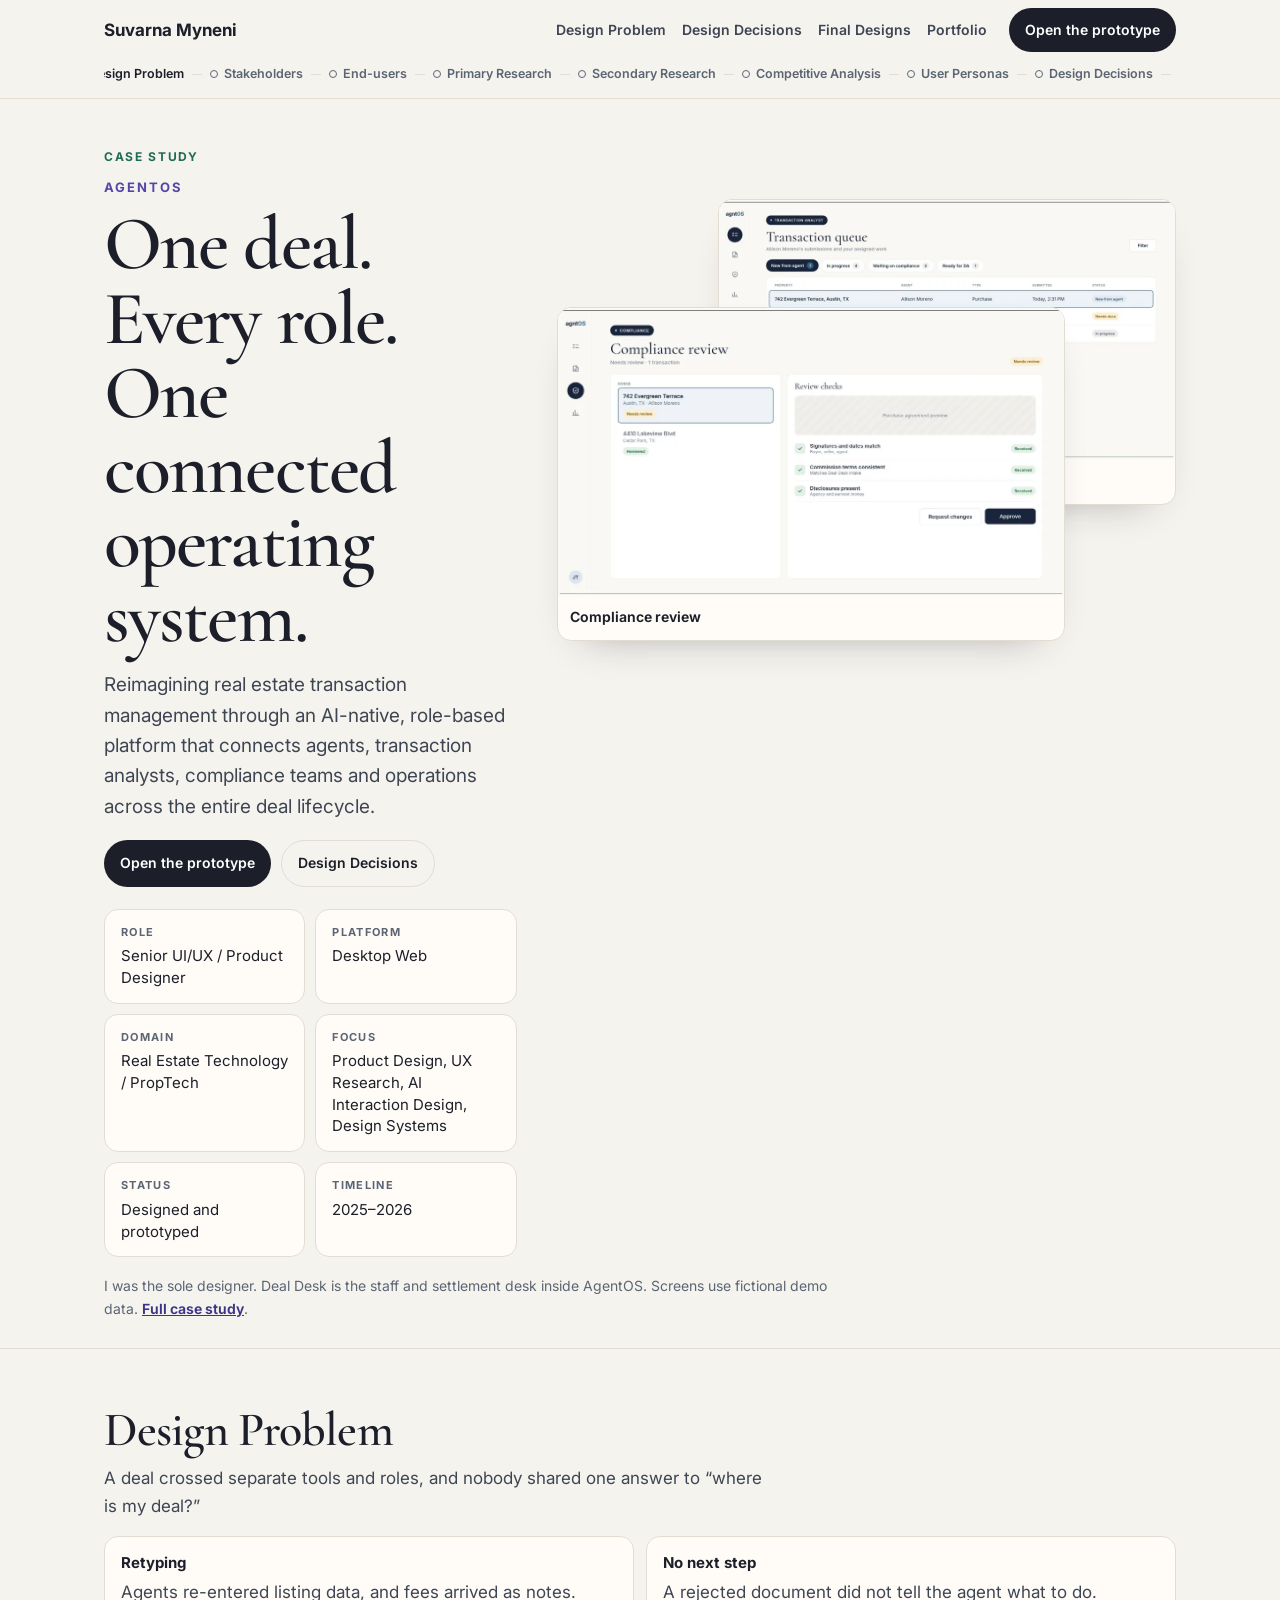
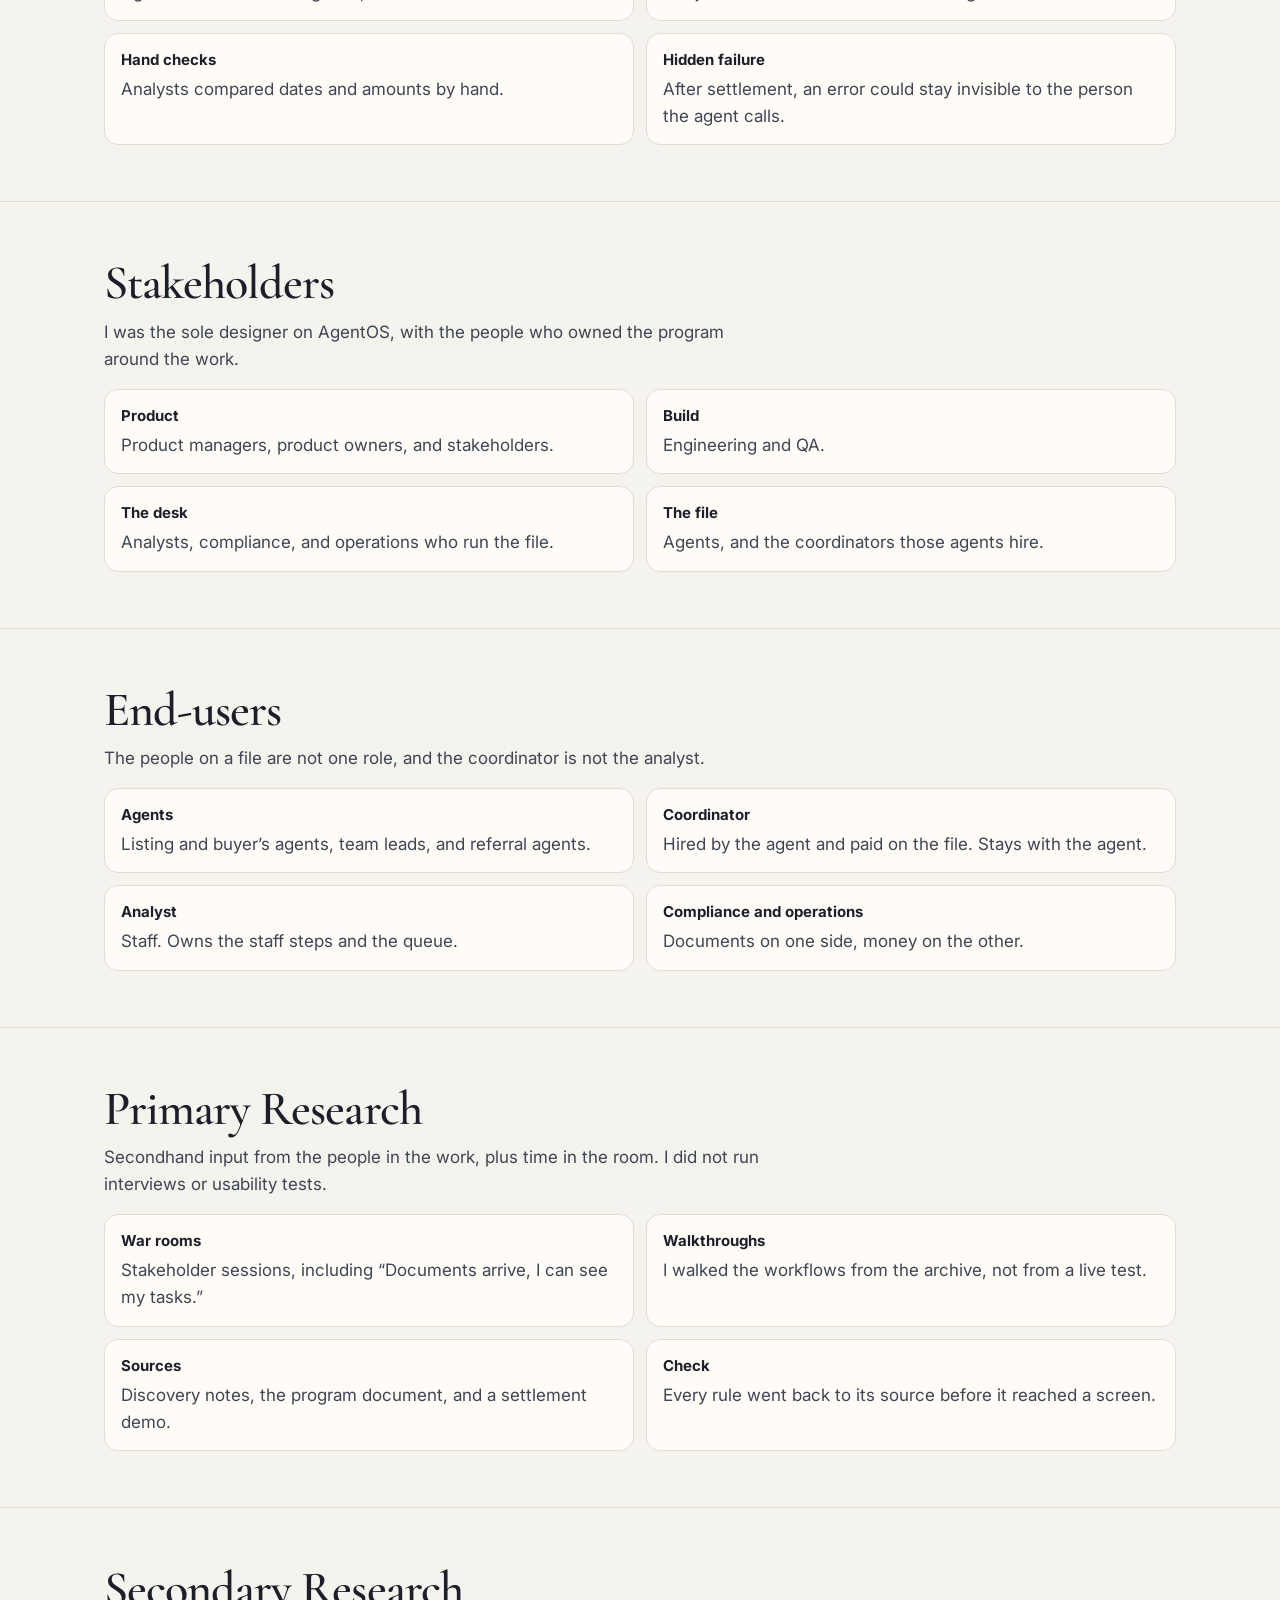
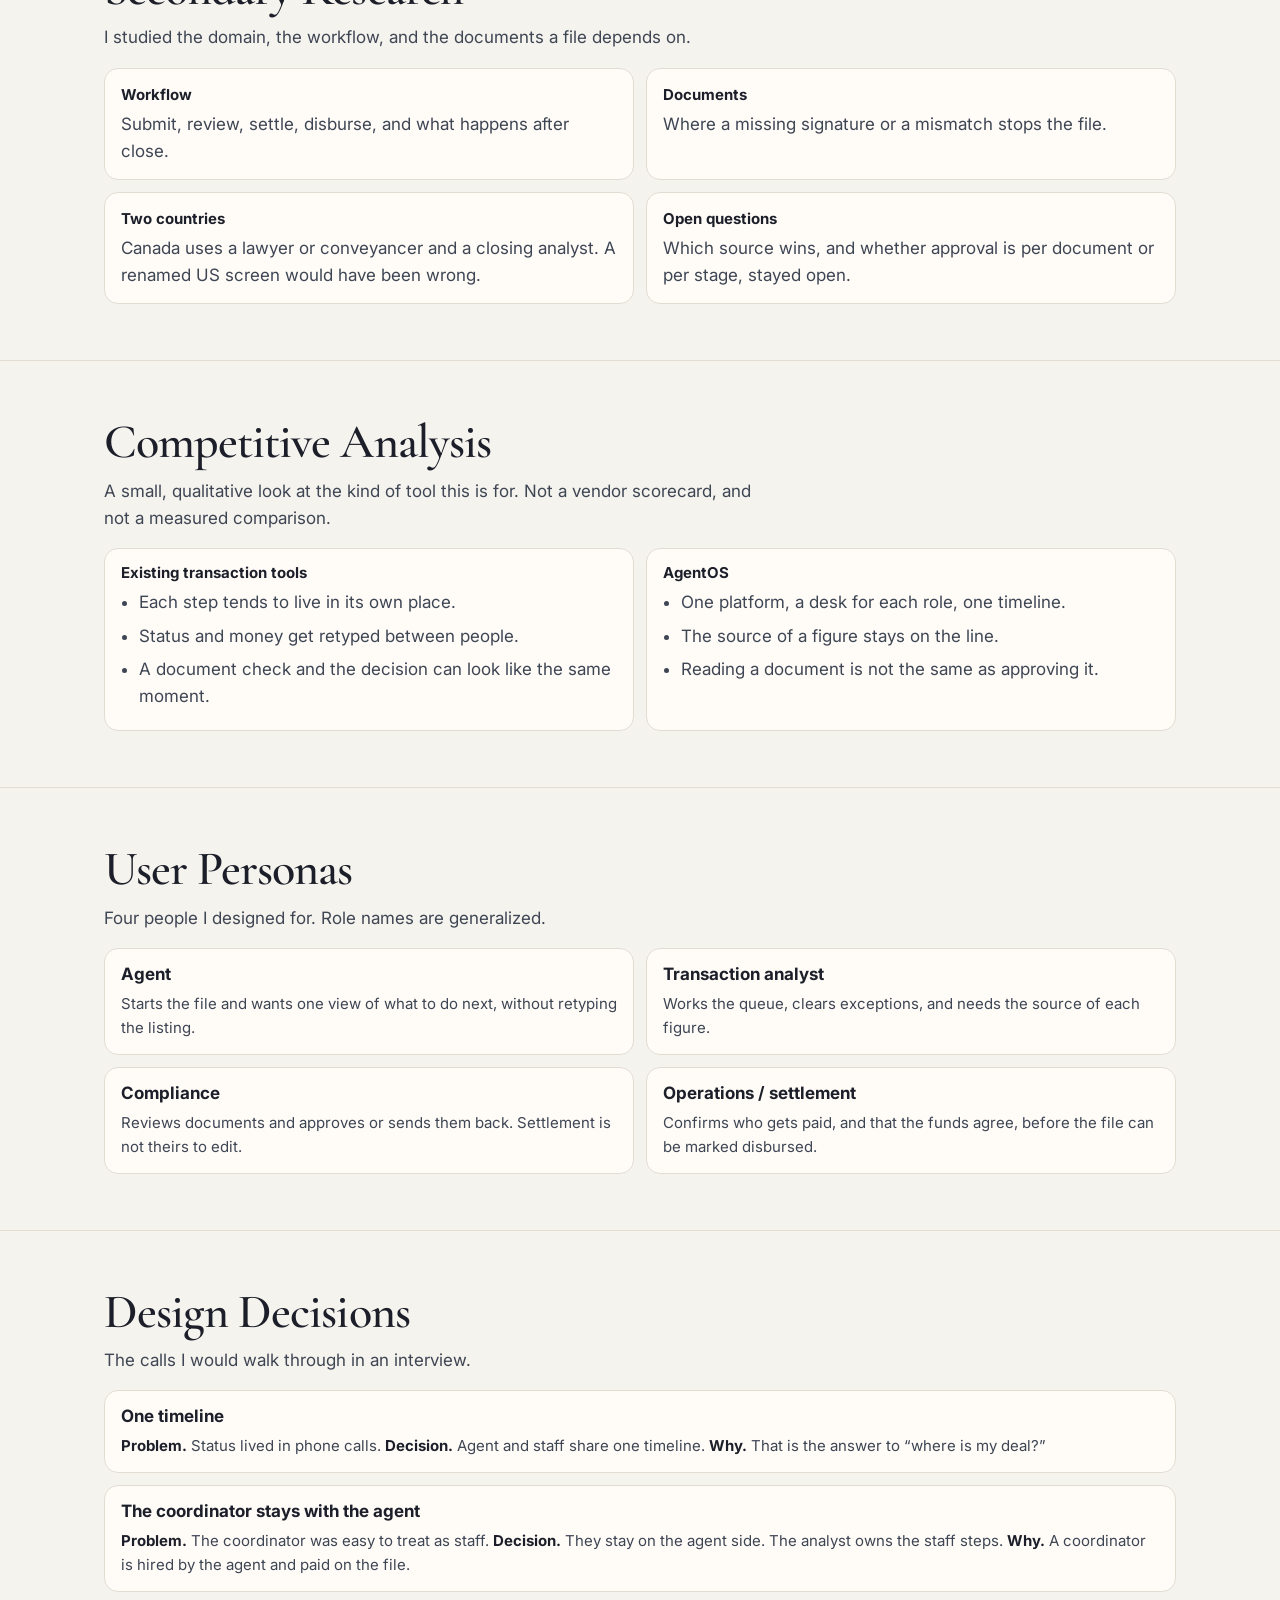
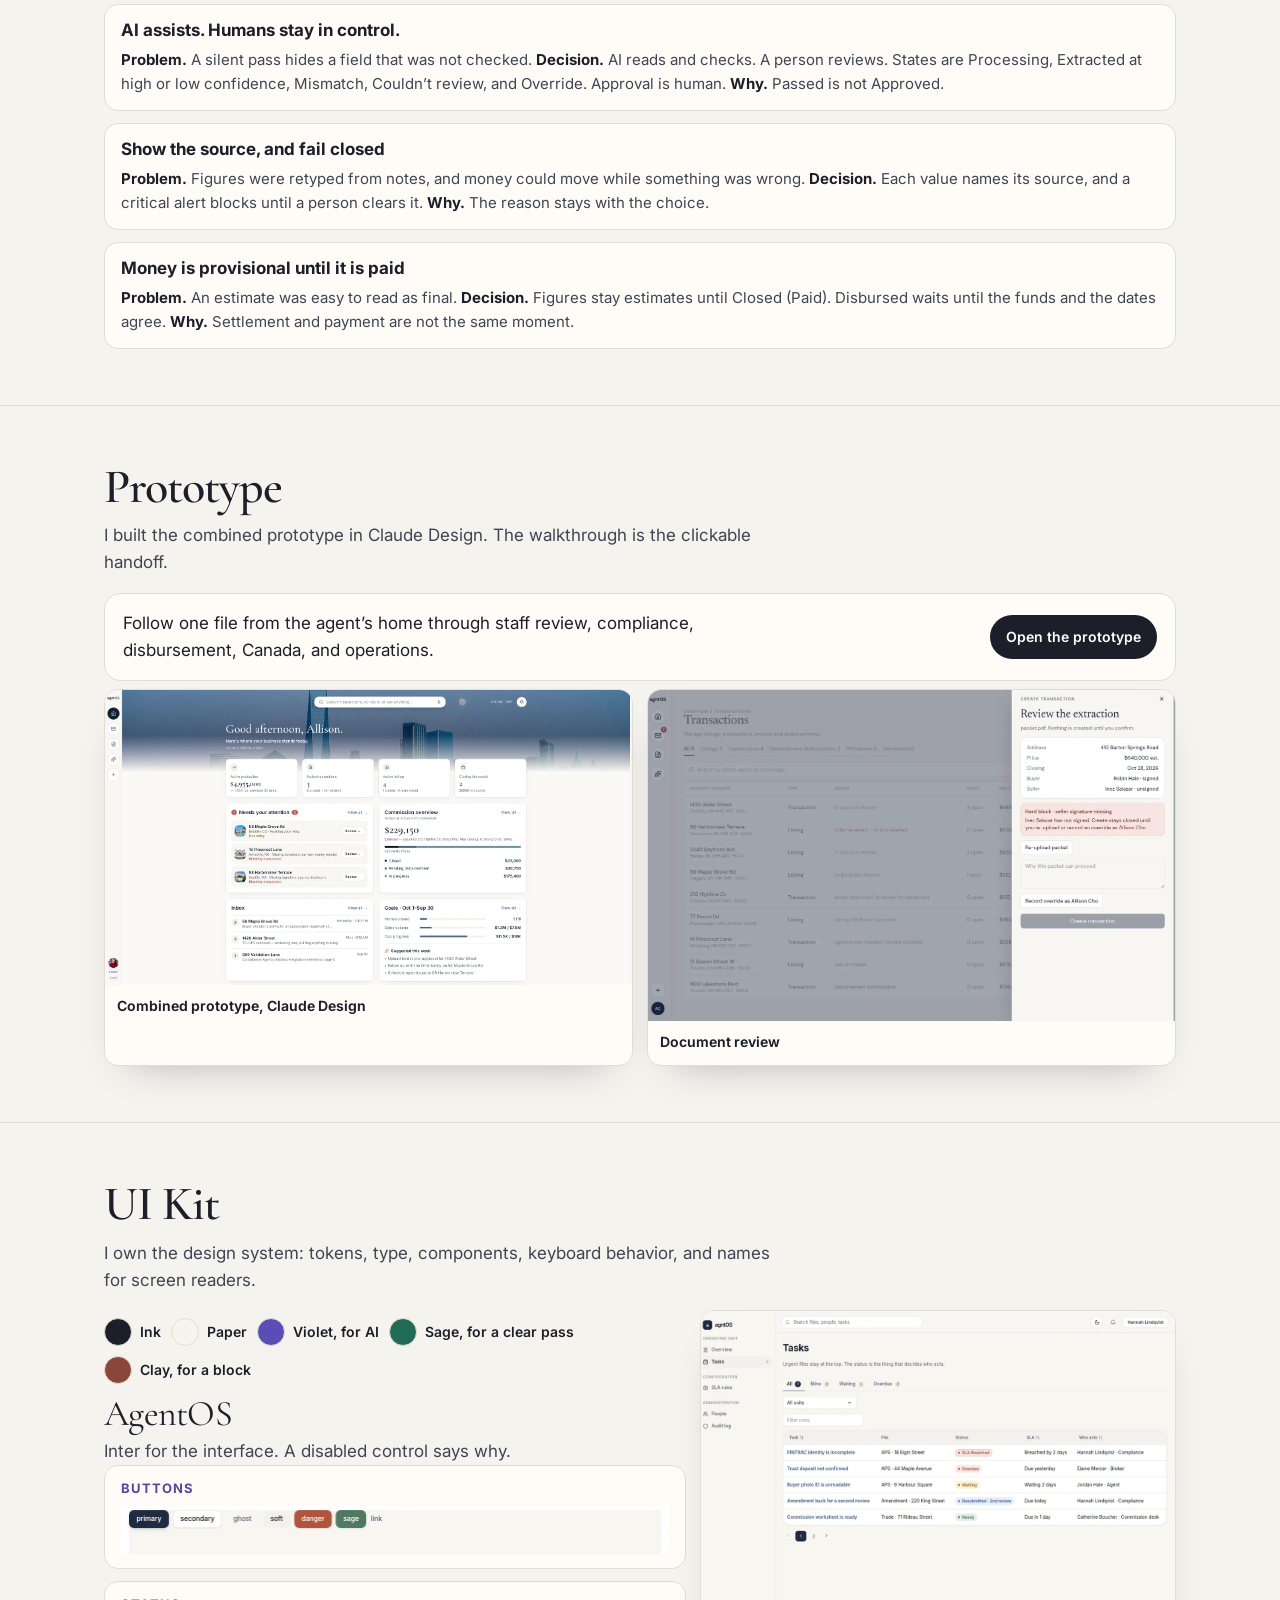
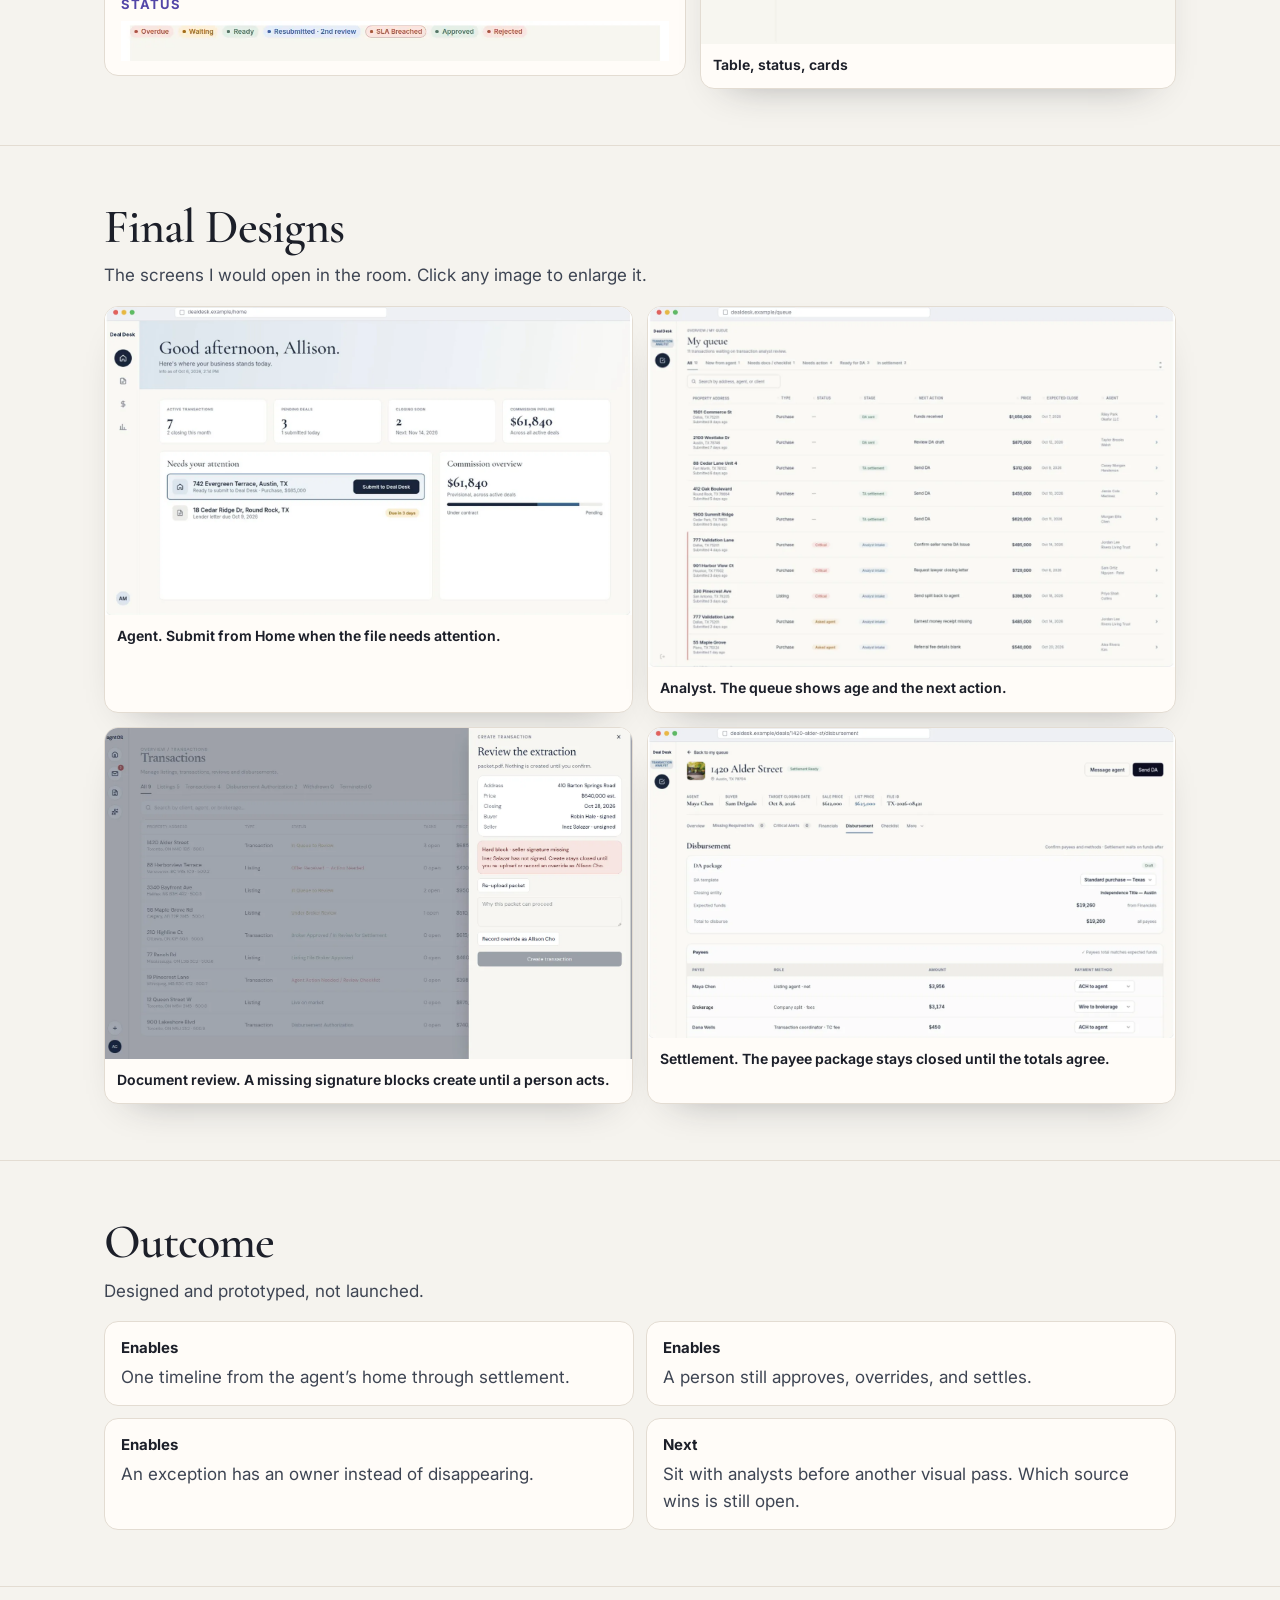
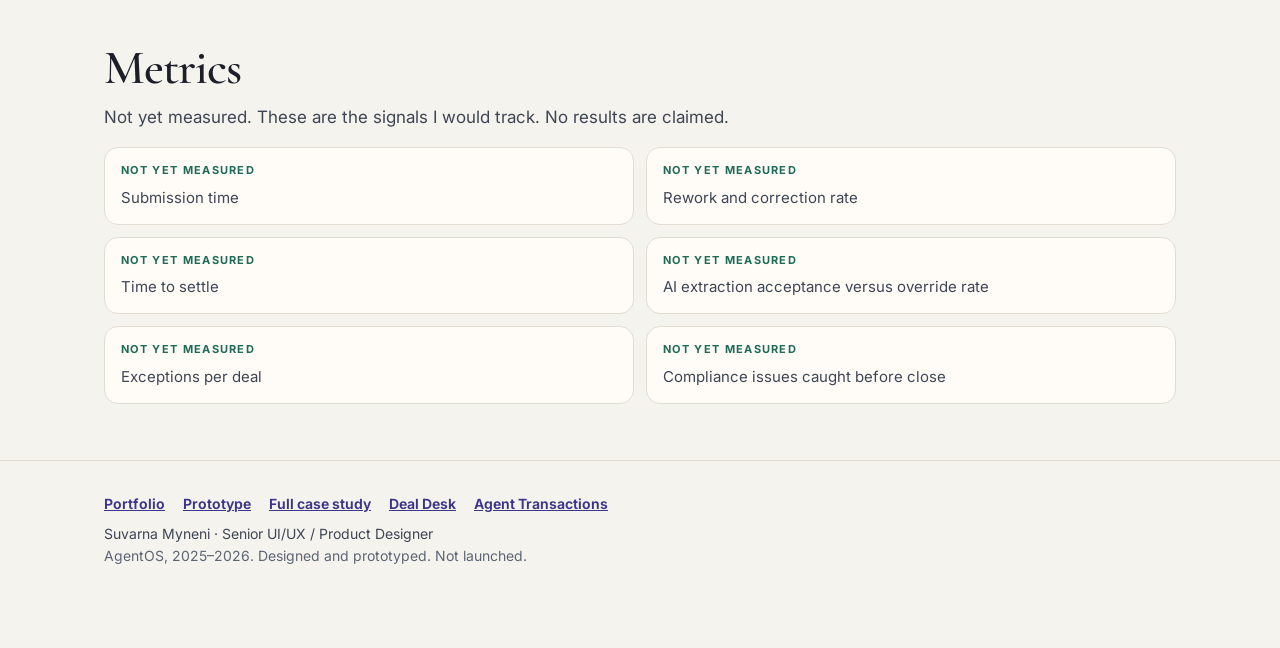
==== agentos/index.html @ 79055e3f "Add a lean AgentOS interview page alongside the case study. Keep the existing case study and publish" ====
<!doctype html>
<html lang="en">
<head>
<meta charset="utf-8">
<meta name="viewport" content="width=device-width,initial-scale=1">
<title>AgentOS — One deal. Every role. One connected operating system. · Suvarna Myneni</title>
<meta name="description" content="Interview case study by Suvarna Myneni: AgentOS, an AI-native platform for real estate transactions. Designed and prototyped, 2025–2026. Not launched.">
<link rel="canonical" href="https://suvarnamyneni-project.github.io/agntos-case-study/agentos/">
<link rel="preconnect" href="https://fonts.googleapis.com">
<link rel="preconnect" href="https://fonts.gstatic.com" crossorigin>
<link href="https://fonts.googleapis.com/css2?family=Cormorant+Garamond:ital,wght@0,500;0,600;1,500&family=Inter:wght@400;500;600;700&display=swap" rel="stylesheet">
<link rel="stylesheet" href="style.css">
</head>
<body>
<a class="skip" href="#main">Skip to content</a>
<div class="sticky-head">
<nav class="top" aria-label="Case study">
  <div class="wrap">
    <a class="brand" href="https://suvarnamyneni-project.github.io">Suvarna Myneni</a>
    <div class="links">
      <a href="#design-problem">Design Problem</a>
      <a href="#design-decisions">Design Decisions</a>
      <a href="#final-designs">Final Designs</a>
      <a href="https://suvarnamyneni-project.github.io">Portfolio</a>
    </div>
    <a class="btn" href="../walkthrough.html">Open the prototype</a>
  </div>
</nav>
<nav class="rail" id="rail" aria-label="On this page">
  <ol>
    <li><a href="#design-problem"><i class="dot" aria-hidden="true"></i>Design Problem</a></li>
    <li><a href="#stakeholders"><i class="dot" aria-hidden="true"></i>Stakeholders</a></li>
    <li><a href="#end-users"><i class="dot" aria-hidden="true"></i>End-users</a></li>
    <li><a href="#primary-research"><i class="dot" aria-hidden="true"></i>Primary Research</a></li>
    <li><a href="#secondary-research"><i class="dot" aria-hidden="true"></i>Secondary Research</a></li>
    <li><a href="#competitive-analysis"><i class="dot" aria-hidden="true"></i>Competitive Analysis</a></li>
    <li><a href="#user-personas"><i class="dot" aria-hidden="true"></i>User Personas</a></li>
    <li><a href="#design-decisions"><i class="dot" aria-hidden="true"></i>Design Decisions</a></li>
    <li><a href="#prototype"><i class="dot" aria-hidden="true"></i>Prototype</a></li>
    <li><a href="#ui-kit"><i class="dot" aria-hidden="true"></i>UI Kit</a></li>
    <li><a href="#final-designs"><i class="dot" aria-hidden="true"></i>Final Designs</a></li>
    <li><a href="#outcome"><i class="dot" aria-hidden="true"></i>Outcome</a></li>
    <li><a href="#metrics"><i class="dot" aria-hidden="true"></i>Metrics</a></li>
  </ol>
</nav>
</div>

<header class="hero" id="top">
  <div class="wrap">
    <div class="hero-grid">
      <div class="hero-copy">
        <p class="section-label">Case study</p>
        <p class="project-name">AgentOS</p>
        <h1>One deal. Every role. One connected operating system.</h1>
        <p class="lead">Reimagining real estate transaction management through an AI-native, role-based platform that connects agents, transaction analysts, compliance teams and operations across the entire deal lifecycle.</p>
        <p class="hero-actions"><a class="btn" href="../walkthrough.html">Open the prototype</a> <a class="btn ghost" href="#design-decisions">Design Decisions</a></p>
      </div>
      <div class="composition" aria-label="Screens from the AgentOS prototype">
        <figure class="frame back">
          <button type="button" class="shot" data-zoom data-caption="Transaction analyst queue. New work from agents sits at the top.">
            <img src="../img/framed/13-ta-queue-new-from-agent.webp" alt="Transaction analyst queue. New work from agents sits at the top." width="1032" height="586">
          </button>
          <figcaption><a href="../walkthrough.html#13">Analyst queue</a></figcaption>
        </figure>
        <figure class="frame front">
          <button type="button" class="shot" data-zoom data-caption="Compliance review. Approve sends the file on. Request changes sends it back, with a reason.">
            <img src="../img/framed/20-compliance-approve.webp" alt="Compliance review. A document waits for a person to approve it or request changes." width="1032" height="587" fetchpriority="high">
          </button>
          <figcaption><a href="../walkthrough.html#20">Compliance review</a></figcaption>
        </figure>
      </div>
      <dl class="meta">
        <div><dt>Role</dt><dd>Senior UI/UX / Product Designer</dd></div>
        <div><dt>Platform</dt><dd>Desktop Web</dd></div>
        <div><dt>Domain</dt><dd>Real Estate Technology / PropTech</dd></div>
        <div><dt>Focus</dt><dd>Product Design, UX Research, AI Interaction Design, Design Systems</dd></div>
        <div><dt>Status</dt><dd>Designed and prototyped</dd></div>
        <div><dt>Timeline</dt><dd>2025–2026</dd></div>
      </dl>
    </div>
    <p class="note">I was the sole designer. Deal Desk is the staff and settlement desk inside AgentOS. Screens use fictional demo data. <a href="../">Full case study</a>.</p>
  </div>
</header>

<main id="main">

<section id="design-problem">
  <div class="wrap">
    <h2>Design Problem</h2>
    <p class="intro">A deal crossed separate tools and roles, and nobody shared one answer to “where is my deal?”</p>
    <ul class="points">
      <li><strong>Retyping</strong> Agents re-entered listing data, and fees arrived as notes.</li>
      <li><strong>No next step</strong> A rejected document did not tell the agent what to do.</li>
      <li><strong>Hand checks</strong> Analysts compared dates and amounts by hand.</li>
      <li><strong>Hidden failure</strong> After settlement, an error could stay invisible to the person the agent calls.</li>
    </ul>
  </div>
</section>

<section id="stakeholders">
  <div class="wrap">
    <h2>Stakeholders</h2>
    <p class="intro">I was the sole designer on AgentOS, with the people who owned the program around the work.</p>
    <ul class="points">
      <li><strong>Product</strong> Product managers, product owners, and stakeholders.</li>
      <li><strong>Build</strong> Engineering and QA.</li>
      <li><strong>The desk</strong> Analysts, compliance, and operations who run the file.</li>
      <li><strong>The file</strong> Agents, and the coordinators those agents hire.</li>
    </ul>
  </div>
</section>

<section id="end-users">
  <div class="wrap">
    <h2>End-users</h2>
    <p class="intro">The people on a file are not one role, and the coordinator is not the analyst.</p>
    <ul class="points">
      <li><strong>Agents</strong> Listing and buyer’s agents, team leads, and referral agents.</li>
      <li><strong>Coordinator</strong> Hired by the agent and paid on the file. Stays with the agent.</li>
      <li><strong>Analyst</strong> Staff. Owns the staff steps and the queue.</li>
      <li><strong>Compliance and operations</strong> Documents on one side, money on the other.</li>
    </ul>
  </div>
</section>

<section id="primary-research">
  <div class="wrap">
    <h2>Primary Research</h2>
    <p class="intro">Secondhand input from the people in the work, plus time in the room. I did not run interviews or usability tests.</p>
    <ul class="points">
      <li><strong>War rooms</strong> Stakeholder sessions, including “Documents arrive, I can see my tasks.”</li>
      <li><strong>Walkthroughs</strong> I walked the workflows from the archive, not from a live test.</li>
      <li><strong>Sources</strong> Discovery notes, the program document, and a settlement demo.</li>
      <li><strong>Check</strong> Every rule went back to its source before it reached a screen.</li>
    </ul>
  </div>
</section>

<section id="secondary-research">
  <div class="wrap">
    <h2>Secondary Research</h2>
    <p class="intro">I studied the domain, the workflow, and the documents a file depends on.</p>
    <ul class="points">
      <li><strong>Workflow</strong> Submit, review, settle, disburse, and what happens after close.</li>
      <li><strong>Documents</strong> Where a missing signature or a mismatch stops the file.</li>
      <li><strong>Two countries</strong> Canada uses a lawyer or conveyancer and a closing analyst. A renamed US screen would have been wrong.</li>
      <li><strong>Open questions</strong> Which source wins, and whether approval is per document or per stage, stayed open.</li>
    </ul>
  </div>
</section>

<section id="competitive-analysis">
  <div class="wrap">
    <h2>Competitive Analysis</h2>
    <p class="intro">A small, qualitative look at the kind of tool this is for. Not a vendor scorecard, and not a measured comparison.</p>
    <div class="compare">
      <article>
        <h3>Existing transaction tools</h3>
        <ul>
          <li>Each step tends to live in its own place.</li>
          <li>Status and money get retyped between people.</li>
          <li>A document check and the decision can look like the same moment.</li>
        </ul>
      </article>
      <article>
        <h3>AgentOS</h3>
        <ul>
          <li>One platform, a desk for each role, one timeline.</li>
          <li>The source of a figure stays on the line.</li>
          <li>Reading a document is not the same as approving it.</li>
        </ul>
      </article>
    </div>
  </div>
</section>

<section id="user-personas">
  <div class="wrap">
    <h2>User Personas</h2>
    <p class="intro">Four people I designed for. Role names are generalized.</p>
    <div class="personas">
      <article class="persona">
        <h3>Agent</h3>
        <p>Starts the file and wants one view of what to do next, without retyping the listing.</p>
      </article>
      <article class="persona">
        <h3>Transaction analyst</h3>
        <p>Works the queue, clears exceptions, and needs the source of each figure.</p>
      </article>
      <article class="persona">
        <h3>Compliance</h3>
        <p>Reviews documents and approves or sends them back. Settlement is not theirs to edit.</p>
      </article>
      <article class="persona">
        <h3>Operations / settlement</h3>
        <p>Confirms who gets paid, and that the funds agree, before the file can be marked disbursed.</p>
      </article>
    </div>
  </div>
</section>

<section id="design-decisions">
  <div class="wrap">
    <h2>Design Decisions</h2>
    <p class="intro">The calls I would walk through in an interview.</p>
    <div class="decisions">
      <article class="decision">
        <h3>One timeline</h3>
        <p><b>Problem.</b> Status lived in phone calls. <b>Decision.</b> Agent and staff share one timeline. <b>Why.</b> That is the answer to “where is my deal?”</p>
      </article>
      <article class="decision">
        <h3>The coordinator stays with the agent</h3>
        <p><b>Problem.</b> The coordinator was easy to treat as staff. <b>Decision.</b> They stay on the agent side. The analyst owns the staff steps. <b>Why.</b> A coordinator is hired by the agent and paid on the file.</p>
      </article>
      <article class="decision">
        <h3>AI assists. Humans stay in control.</h3>
        <p><b>Problem.</b> A silent pass hides a field that was not checked. <b>Decision.</b> AI reads and checks. A person reviews. States are Processing, Extracted at high or low confidence, Mismatch, Couldn’t review, and Override. Approval is human. <b>Why.</b> Passed is not Approved.</p>
      </article>
      <article class="decision">
        <h3>Show the source, and fail closed</h3>
        <p><b>Problem.</b> Figures were retyped from notes, and money could move while something was wrong. <b>Decision.</b> Each value names its source, and a critical alert blocks until a person clears it. <b>Why.</b> The reason stays with the choice.</p>
      </article>
      <article class="decision">
        <h3>Money is provisional until it is paid</h3>
        <p><b>Problem.</b> An estimate was easy to read as final. <b>Decision.</b> Figures stay estimates until Closed (Paid). Disbursed waits until the funds and the dates agree. <b>Why.</b> Settlement and payment are not the same moment.</p>
      </article>
    </div>
  </div>
</section>

<section id="prototype">
  <div class="wrap">
    <h2>Prototype</h2>
    <p class="intro">I built the combined prototype in Claude Design. The walkthrough is the clickable handoff.</p>
    <div class="endcap">
      <p>Follow one file from the agent’s home through staff review, compliance, disbursement, Canada, and operations.</p>
      <a class="btn" href="../walkthrough.html">Open the prototype</a>
    </div>
    <div class="pair">
      <figure class="frame">
        <button type="button" class="shot" data-zoom data-caption="Combined prototype in Claude Design. Agent and staff share one state.">
          <img loading="lazy" src="../img/framed/54-combined-agent-home.webp" alt="Combined prototype in Claude Design. Agent and staff share one state." width="1593" height="893">
        </button>
        <figcaption><a href="../walkthrough.html#54">Combined prototype, Claude Design</a></figcaption>
      </figure>
      <figure class="frame">
        <button type="button" class="shot" data-zoom data-caption="Document review. A missing signature blocks create until a person re-uploads or overrides.">
          <img loading="lazy" src="../img/framed/06-docai-review-extraction.webp" alt="Document review. A missing signature blocks create until a person re-uploads or overrides." width="1422" height="893">
        </button>
        <figcaption><a href="../walkthrough.html#06">Document review</a></figcaption>
      </figure>
    </div>
  </div>
</section>

<section id="ui-kit">
  <div class="wrap">
    <h2>UI Kit</h2>
    <p class="intro">I own the design system: tokens, type, components, keyboard behavior, and names for screen readers.</p>
    <div class="kit">
      <div>
        <ul class="swatches" aria-label="Color tokens">
          <li><i style="background:#1c1f29"></i>Ink</li>
          <li><i style="background:#f7f4ee"></i>Paper</li>
          <li><i style="background:#5b4db8"></i>Violet, for AI</li>
          <li><i style="background:#1f6b56"></i>Sage, for a clear pass</li>
          <li><i style="background:#8a4638"></i>Clay, for a block</li>
        </ul>
        <div class="type-sample">
          <p class="serif">AgentOS</p>
          <p class="sans">Inter for the interface. A disabled control says why.</p>
        </div>
        <div class="kit-bits">
          <article>
            <h3>Buttons</h3>
            <img loading="lazy" src="../art/94-design-system-buttons.webp" alt="Button variants: primary, secondary, ghost, soft, danger, sage, and link." width="1100" height="96">
          </article>
          <article>
            <h3>Status</h3>
            <img loading="lazy" src="../art/95-design-system-status-chips.webp" alt="Status chips, including waiting, ready, approved, and rejected." width="980" height="72">
          </article>
        </div>
      </div>
      <figure class="frame">
        <button type="button" class="shot" data-zoom data-caption="Tasks: a table, status chips, and filters. Inputs elsewhere keep the source of the value. Cards group a file.">
          <img loading="lazy" src="../img/framed/70-design-system-tasks.webp" alt="Task table with status chips and filters." width="1266" height="888">
        </button>
        <figcaption><a href="../walkthrough.html#70">Table, status, cards</a></figcaption>
      </figure>
    </div>
  </div>
</section>

<section id="final-designs">
  <div class="wrap">
    <h2>Final Designs</h2>
    <p class="intro">The screens I would open in the room. Click any image to enlarge it.</p>
    <div class="gallery">
      <figure class="frame">
        <button type="button" class="shot" data-zoom data-caption="Agent. Submit the file from Home when it needs attention.">
          <img loading="lazy" src="../img/framed/10-home-submit-to-desk.webp" alt="Agent Home with submit on the file that needs attention." width="1528" height="893">
        </button>
        <figcaption><a href="../walkthrough.html#10">Agent. Submit from Home when the file needs attention.</a></figcaption>
      </figure>
      <figure class="frame">
        <button type="button" class="shot" data-zoom data-caption="Analyst. The queue shows age and the next action.">
          <img loading="lazy" src="../img/framed/21-ta-desk-queue-oldest-first.webp" alt="Analyst queue, oldest first, with the next action on each row." width="1304" height="893">
        </button>
        <figcaption><a href="../walkthrough.html#21">Analyst. The queue shows age and the next action.</a></figcaption>
      </figure>
      <figure class="frame">
        <button type="button" class="shot" data-zoom data-caption="Document review. A missing signature blocks create until a person acts.">
          <img loading="lazy" src="../img/framed/06-docai-review-extraction.webp" alt="Document review with a hard block on a missing signature." width="1422" height="893">
        </button>
        <figcaption><a href="../walkthrough.html#06">Document review. A missing signature blocks create until a person acts.</a></figcaption>
      </figure>
      <figure class="frame">
        <button type="button" class="shot" data-zoom data-caption="Settlement. The payee package stays closed until the totals agree.">
          <img loading="lazy" src="../img/framed/37-disbursement-da-package.webp" alt="Disbursement package. Confirm stays shut until the payee total matches expected funds." width="1519" height="893">
        </button>
        <figcaption><a href="../walkthrough.html#37">Settlement. The payee package stays closed until the totals agree.</a></figcaption>
      </figure>
    </div>
  </div>
</section>

<section id="outcome">
  <div class="wrap">
    <h2>Outcome</h2>
    <p class="intro">Designed and prototyped, not launched.</p>
    <ul class="points">
      <li><strong>Enables</strong> One timeline from the agent’s home through settlement.</li>
      <li><strong>Enables</strong> A person still approves, overrides, and settles.</li>
      <li><strong>Enables</strong> An exception has an owner instead of disappearing.</li>
      <li><strong>Next</strong> Sit with analysts before another visual pass. Which source wins is still open.</li>
    </ul>
  </div>
</section>

<section id="metrics">
  <div class="wrap">
    <h2>Metrics</h2>
    <p class="intro">Not yet measured. These are the signals I would track. No results are claimed.</p>
    <ul class="metrics">
      <li class="metric"><span>Not yet measured</span><p>Submission time</p></li>
      <li class="metric"><span>Not yet measured</span><p>Rework and correction rate</p></li>
      <li class="metric"><span>Not yet measured</span><p>Time to settle</p></li>
      <li class="metric"><span>Not yet measured</span><p>AI extraction acceptance versus override rate</p></li>
      <li class="metric"><span>Not yet measured</span><p>Exceptions per deal</p></li>
      <li class="metric"><span>Not yet measured</span><p>Compliance issues caught before close</p></li>
    </ul>
  </div>
</section>

</main>

<footer>
  <div class="wrap">
    <div class="links-row">
      <a href="https://suvarnamyneni-project.github.io">Portfolio</a>
      <a href="../walkthrough.html">Prototype</a>
      <a href="../">Full case study</a>
      <a href="https://suvarnamyneni-project.github.io/work/deal-desk/">Deal Desk</a>
      <a href="https://suvarnamyneni-project.github.io/work/agent-transactions/">Agent Transactions</a>
    </div>
    Suvarna Myneni · Senior UI/UX / Product Designer<br>
    <span class="note">AgentOS, 2025–2026. Designed and prototyped. Not launched.</span>
  </div>
</footer>
<a class="to-top" href="#top">Back to top</a>
<dialog id="lightbox" aria-label="Enlarged screen">
  <form method="dialog"><button class="btn ghost" value="close">Close</button></form>
  <img alt="">
  <p></p>
</dialog>
<script>
(function(){
  var reduce = window.matchMedia('(prefers-reduced-motion: reduce)').matches;
  var links = [].slice.call(document.querySelectorAll('#rail a'));
  var sections = links.map(function(a){ return document.querySelector(a.getAttribute('href')); }).filter(Boolean);
  var head = document.querySelector('.sticky-head');
  var topLink = document.querySelector('.to-top');
  var lastId = '';
  function measure(){
    if (!head) return;
    document.documentElement.style.setProperty('--head', (head.offsetHeight + 12) + 'px');
  }
  function set(sec){
    var changed = sec.id !== lastId;
    lastId = sec.id;
    links.forEach(function(a){
      var on = a.getAttribute('href') === '#' + sec.id;
      a.classList.toggle('on', on);
      if (on) {
        a.setAttribute('aria-current', 'true');
        if (changed) {
          var ol = a.closest('ol');
          var aRect = a.getBoundingClientRect();
          var olRect = ol.getBoundingClientRect();
          var delta = (aRect.left + aRect.width / 2) - (olRect.left + olRect.width / 2);
          var next = ol.scrollLeft + delta;
          if (reduce) ol.scrollLeft = next;
          else ol.scrollTo({ left: next, behavior: 'smooth' });
        }
      } else a.removeAttribute('aria-current');
    });
  }
  function update(){
    var line = (head ? head.getBoundingClientRect().bottom : 0) + 24;
    var current = sections[0];
    sections.forEach(function(s){
      if (s.getBoundingClientRect().top <= line) current = s;
    });
    if (current) set(current);
    if (topLink) topLink.classList.toggle('show', window.scrollY > 500);
  }
  measure();
  update();
  addEventListener('scroll', update, {passive:true});
  addEventListener('resize', function(){ measure(); update(); });
  if (document.fonts && document.fonts.ready) document.fonts.ready.then(function(){ measure(); update(); });
  var dlg = document.getElementById('lightbox');
  var dlgImg = dlg.querySelector('img');
  var dlgCap = dlg.querySelector('p');
  document.addEventListener('click', function(e){
    var btn = e.target.closest('[data-zoom]');
    if (!btn) return;
    var img = btn.querySelector('img');
    if (!img) return;
    dlgImg.src = img.currentSrc || img.src;
    dlgImg.alt = img.alt;
    dlgCap.textContent = btn.getAttribute('data-caption') || img.alt;
    dlg.showModal();
  });
})();
</script>
</body>
</html>
---- agentos/style.css ----
:root{
  --ink:#1c1f29;
  --muted:#3e4553;
  --soft:#5c6574;
  --line:#e3dcd2;
  --bg:#f5f3ee;
  --card:#fffcf8;
  --brand:#3c3489;
  --sage:#1f6b56;
  --clay:#8a4638;
  --violet:#5346a8;
  --violet-soft:#efedf8;
  --radius:16px;
  --shadow:0 18px 40px -28px rgba(28,31,41,.45);
  --serif:"Cormorant Garamond",Georgia,"Times New Roman",serif;
  --sans:Inter,system-ui,-apple-system,Segoe UI,Roboto,sans-serif;
  --head:120px;
  --wrap:1120px;
}
*{box-sizing:border-box}
html{scroll-behavior:smooth;overflow-x:clip}
body{
  margin:0;font-family:var(--sans);color:var(--ink);background:var(--bg);
  line-height:1.6;font-size:17px;-webkit-font-smoothing:antialiased;
}
img{max-width:100%;height:auto;display:block;object-fit:contain}
figure{margin:0}
a{color:var(--brand)}
a:hover{color:#241e66}
:focus-visible{outline:3px solid var(--brand);outline-offset:3px}
.skip{position:absolute;left:12px;top:-48px;background:#fff;color:var(--ink);padding:8px 12px;border-radius:8px;z-index:80}
.skip:focus{top:12px}
.wrap{max-width:var(--wrap);margin:0 auto;padding:0 24px}
.sticky-head{
  position:sticky;top:0;z-index:40;
  background:rgba(245,243,238,.94);backdrop-filter:blur(14px);
  border-bottom:1px solid var(--line);
}
nav.top .wrap{display:flex;align-items:center;gap:16px 22px;min-height:58px;padding-top:8px;padding-bottom:8px}
.brand{font-weight:700;text-decoration:none;color:var(--ink)}
.links{display:flex;flex-wrap:wrap;gap:8px 16px;margin-left:auto;font-size:14px}
.links a{color:var(--muted);text-decoration:none;font-weight:600}
.links a:hover{color:var(--ink)}
.btn{
  display:inline-flex;align-items:center;justify-content:center;
  background:var(--ink);color:#fff!important;text-decoration:none;
  padding:11px 16px;border-radius:999px;font-weight:600;font-size:14px;border:0;cursor:pointer;font-family:inherit;
}
.btn.ghost{background:transparent;color:var(--ink)!important;border:1px solid var(--line)}
.btn.ghost:hover{background:#fff}
.rail{display:flex;align-items:center;padding:0 24px 10px;max-width:var(--wrap);margin:0 auto}
.rail ol{
  list-style:none;display:flex;flex-wrap:nowrap;gap:0;margin:0;padding:0;
  flex:1 1 auto;min-width:0;overflow-x:auto;scrollbar-width:thin;
}
.rail a{
  display:flex;align-items:center;gap:6px;text-decoration:none;color:var(--soft);
  font-size:12.5px;font-weight:600;padding:4px 0;white-space:nowrap;
}
.rail li{display:flex;align-items:center}
.rail li:not(:last-child)::after{content:"";width:10px;height:1px;background:var(--line);margin:0 8px;flex:0 0 auto}
.rail a .dot{width:8px;height:8px;border-radius:50%;border:1.5px solid currentColor;flex:0 0 auto}
.rail a.on{color:var(--ink)}
.rail a.on .dot{background:var(--sage);border-color:var(--sage)}
header.hero{padding:48px 0 28px}
section{padding:56px 0;border-top:1px solid var(--line);scroll-margin-top:var(--head)}
.section-label,.project-name{
  font-size:12px;letter-spacing:.14em;text-transform:uppercase;font-weight:700;margin:0 0 10px;
}
.section-label{color:var(--sage)}
.project-name{color:var(--violet);letter-spacing:.16em;font-size:13px}
h1{
  font-family:var(--serif);font-weight:560;font-size:clamp(42px,6vw,76px);
  line-height:.98;letter-spacing:-.025em;margin:0 0 16px;
}
h2{
  font-family:var(--serif);font-weight:560;font-size:clamp(32px,4vw,48px);
  line-height:1.05;letter-spacing:-.02em;margin:0 0 10px;
}
h3{font-size:17px;line-height:1.35;margin:0 0 6px}
.lead{font-size:19px;color:var(--muted);max-width:40rem;margin:0 0 18px}
.intro{color:var(--muted);max-width:42rem;margin:0 0 16px}
.hero-actions{display:flex;flex-wrap:wrap;gap:10px;margin:0}
.hero-grid{
  display:grid;grid-template-columns:minmax(0,.4fr) minmax(0,.6fr);
  grid-template-areas:"copy shots" "meta shots";
  column-gap:40px;row-gap:22px;align-items:start;
}
.hero-copy{grid-area:copy;min-width:0}
.hero-grid>.composition{grid-area:shots}
.hero-grid>.meta{grid-area:meta;align-self:start}
.meta{display:grid;grid-template-columns:1fr 1fr;gap:10px;margin:0}
.meta div,.card,.persona,.decision,.metric{
  background:var(--card);border:1px solid var(--line);border-radius:14px;padding:14px 16px;
}
.meta dt{font-size:11px;letter-spacing:.12em;text-transform:uppercase;color:var(--soft);margin:0 0 4px;font-weight:700}
.meta dd{margin:0;font-size:15px;line-height:1.45}
.note{font-size:14px;color:var(--soft);margin:18px 0 0;max-width:46rem}
.note a,.more{font-weight:650}
.composition{position:relative;min-width:0;margin-top:52px}
.composition .back{position:absolute;top:0;right:0;width:74%;z-index:1}
.composition .front{position:relative;width:82%;z-index:2;margin-top:108px}
.points,.personas,.decisions,.metrics,.compare{display:grid;gap:12px;margin:0;padding:0;list-style:none}
.points{grid-template-columns:1fr 1fr}
.points li,.compare article{background:var(--card);border:1px solid var(--line);border-radius:14px;padding:14px 16px;color:var(--muted)}
.points strong,.compare h3{display:block;color:var(--ink);font-size:15px;margin:0 0 4px}
.compare{grid-template-columns:1fr 1fr}
.compare ul{margin:0;padding-left:18px}
.compare li{margin:6px 0}
.personas{grid-template-columns:1fr 1fr}
.persona p,.decision p,.metric p{margin:0;color:var(--muted);font-size:15px}
.decisions{grid-template-columns:1fr}
.decision p+p{margin-top:6px}
.decision b{color:var(--ink)}
.gallery{display:grid;grid-template-columns:1fr 1fr;gap:14px;margin-top:8px}
.shot{display:block;width:100%;padding:0;border:0;background:#fff;cursor:zoom-in;line-height:0}
.shot img{width:100%;height:auto;object-fit:contain;vertical-align:top}
.frame{
  background:var(--card);border:1px solid var(--line);border-radius:14px;overflow:hidden;
  box-shadow:var(--shadow);min-width:0;width:100%;
}
.frame figcaption{padding:10px 12px 12px;font-size:14px;font-weight:650;text-align:left}
.frame figcaption a{color:var(--ink);text-decoration:none}
.frame figcaption a:hover{color:var(--brand)}
.pair{display:grid;grid-template-columns:1fr 1fr;gap:14px;margin-top:8px}
.kit{display:grid;grid-template-columns:1.1fr .9fr;gap:14px;align-items:start}
.swatches{display:flex;flex-wrap:wrap;gap:10px;margin:8px 0 0;padding:0;list-style:none}
.swatches li{display:flex;align-items:center;gap:8px;font-size:14px;font-weight:600}
.swatches i{width:28px;height:28px;border-radius:50%;display:block;border:1px solid var(--line)}
.type-sample{margin:12px 0 0}
.type-sample .serif{font-family:var(--serif);font-size:36px;line-height:1;letter-spacing:-.02em;margin:0}
.type-sample .sans{margin:6px 0 0;color:var(--muted)}
.kit-bits{display:grid;gap:12px}
.kit-bits article{background:var(--card);border:1px solid var(--line);border-radius:14px;padding:14px 16px}
.kit-bits h3{font-size:13px;letter-spacing:.08em;text-transform:uppercase;color:var(--violet);margin:0 0 8px}
.kit-bits img{width:auto;max-width:100%;height:auto}
.metrics{grid-template-columns:1fr 1fr}
.metric span{display:block;font-size:11px;letter-spacing:.12em;text-transform:uppercase;color:var(--sage);font-weight:700;margin-bottom:6px}
.endcap{
  margin-top:16px;padding:16px 18px;background:var(--card);border:1px solid var(--line);border-radius:var(--radius);
  display:flex;flex-wrap:wrap;gap:12px 18px;align-items:center;justify-content:space-between;
}
.endcap p{margin:0;max-width:36rem}
footer{padding:32px 0 80px;border-top:1px solid var(--line);color:var(--muted);font-size:14px}
footer a{font-weight:650}
footer .links-row{display:flex;flex-wrap:wrap;gap:10px 18px;margin-bottom:8px}
.to-top{
  position:fixed;right:16px;bottom:16px;z-index:35;background:var(--ink);color:#fff!important;text-decoration:none;
  border-radius:999px;padding:8px 12px;font-size:13px;font-weight:650;opacity:0;pointer-events:none;
}
.to-top.show{opacity:1;pointer-events:auto}
dialog#lightbox{
  width:min(1100px,calc(100vw - 32px));max-height:calc(100vh - 32px);
  border:0;padding:12px;border-radius:16px;background:var(--card);color:var(--ink);overflow:auto;
}
dialog#lightbox::backdrop{background:rgba(20,18,16,.72)}
dialog#lightbox img{width:100%;height:auto;max-height:calc(100vh - 140px);object-fit:contain;border-radius:10px;background:#fff}
dialog#lightbox p{margin:8px 4px 4px;color:var(--muted);font-size:14px}
dialog#lightbox form{display:flex;justify-content:flex-end;margin:0}
@media(max-width:1100px){
  .hero-grid{grid-template-columns:1fr;grid-template-areas:"copy" "shots" "meta";row-gap:22px}
  .composition{display:flex;flex-direction:column;gap:16px;margin-top:0}
  .composition .frame{position:static;width:100%;margin:0}
  .composition .front{order:-1}
  .points,.personas,.compare,.metrics,.gallery,.pair,.kit{grid-template-columns:1fr 1fr}
}
@media(max-width:720px){
  nav.top .links{display:none}
  .rail ol{scrollbar-width:none}
  .rail ol::-webkit-scrollbar{display:none}
  .meta,.points,.personas,.compare,.metrics,.gallery,.pair,.kit{grid-template-columns:1fr}
  header.hero{padding-top:28px}
  section{padding:44px 0}
  h1{font-size:40px}
}
@media(prefers-reduced-motion:reduce){
  html{scroll-behavior:auto}
}
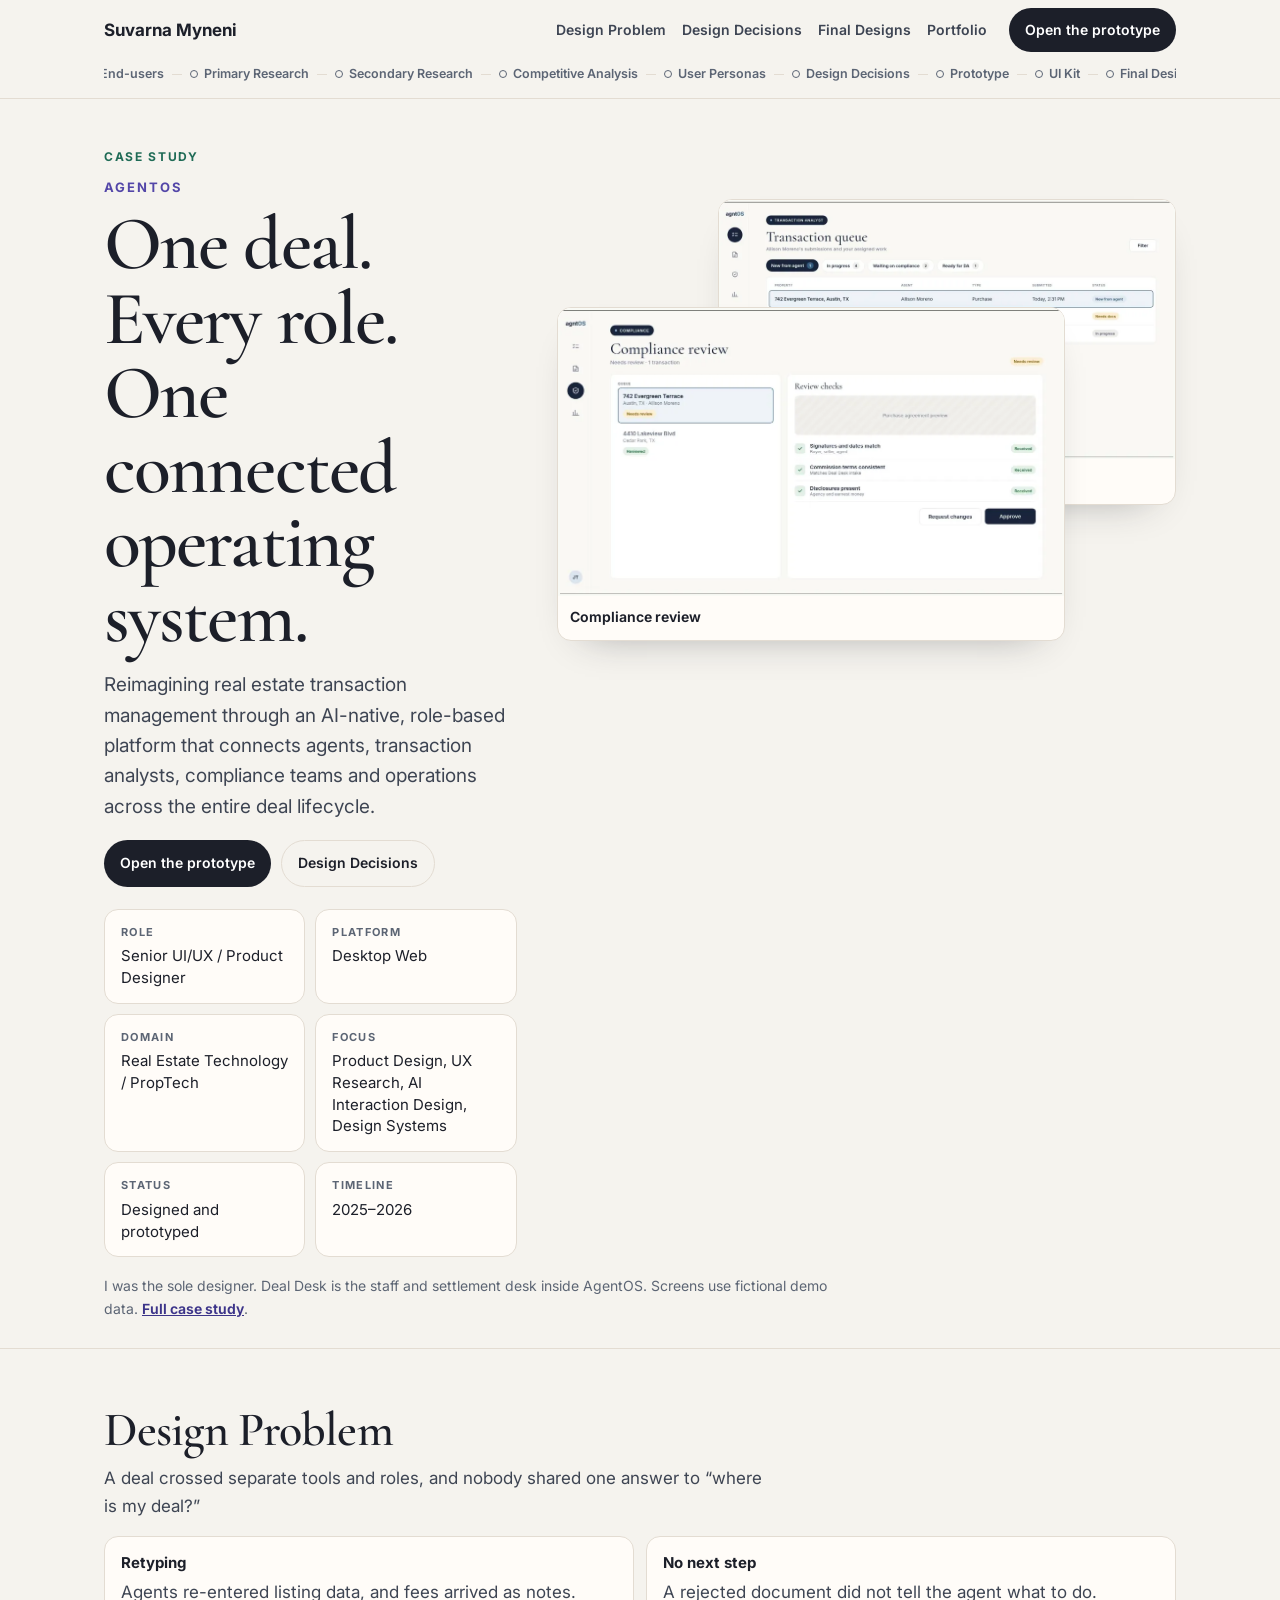
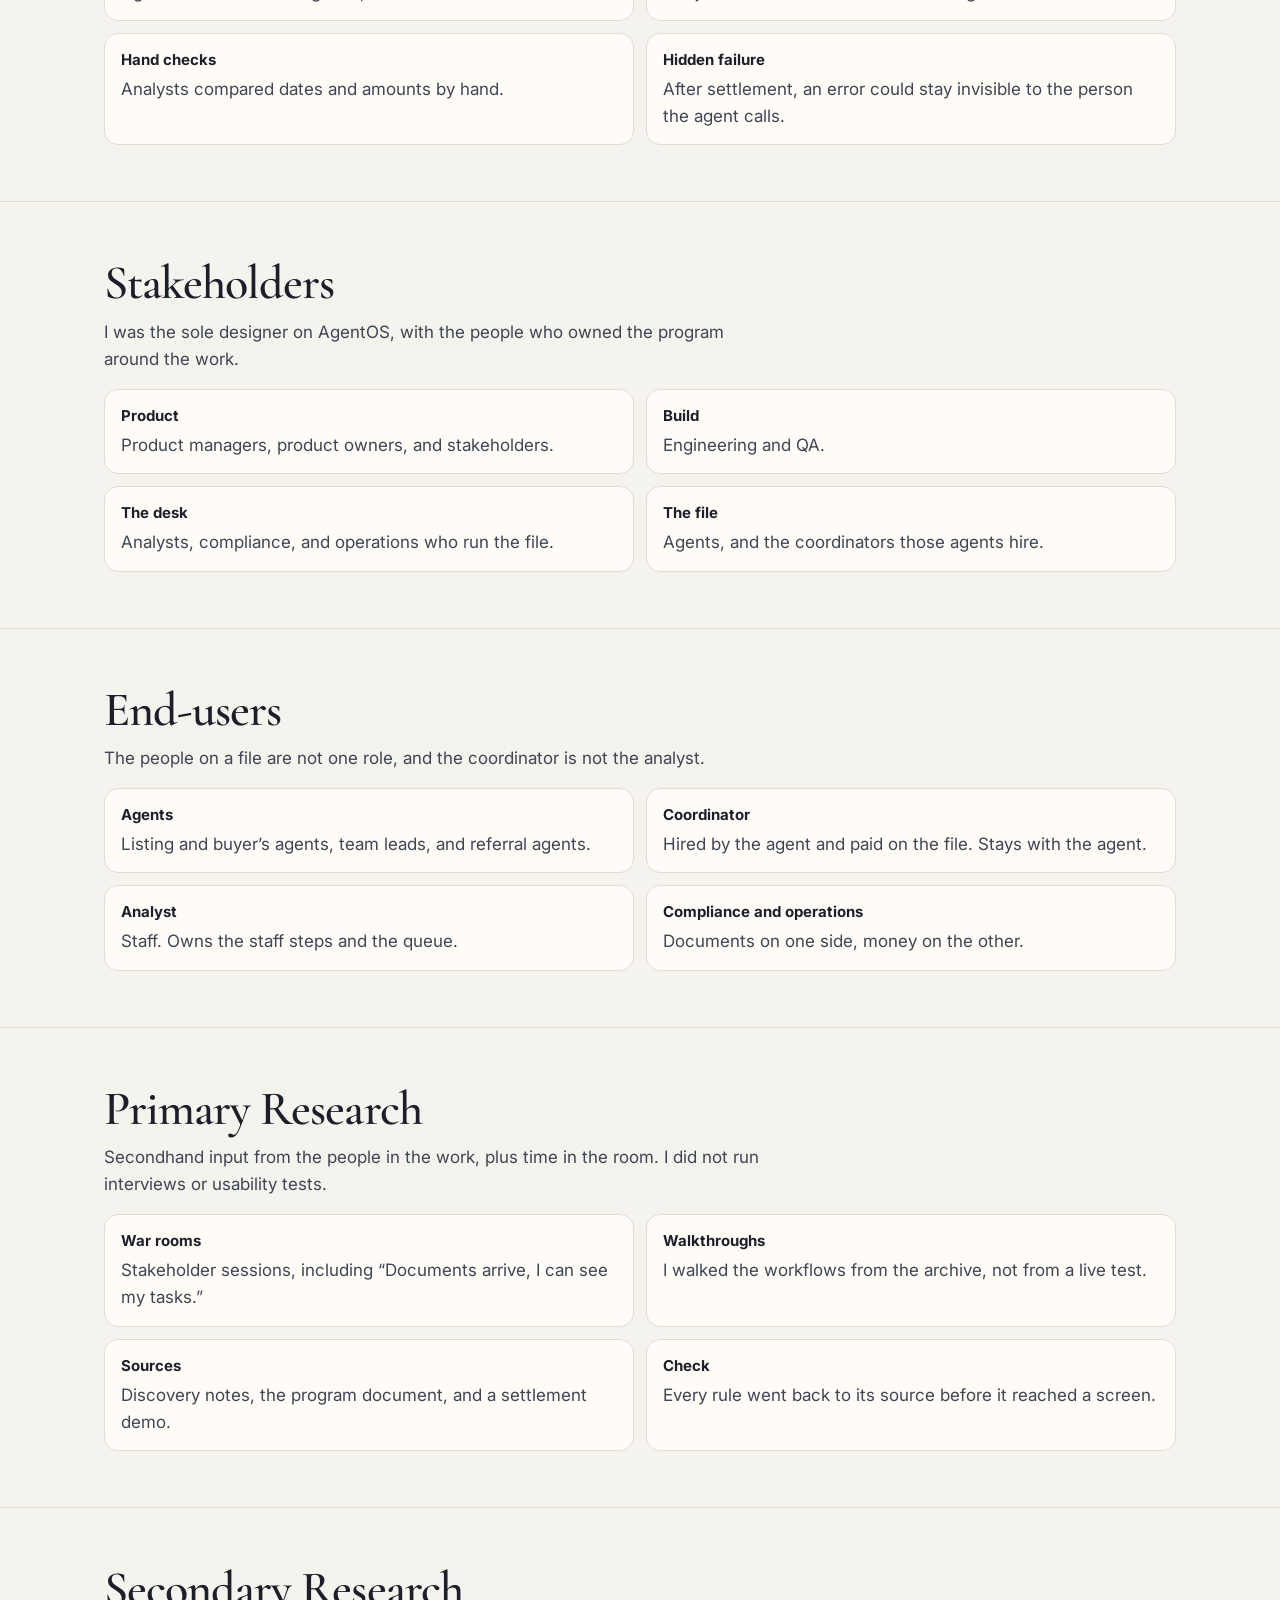
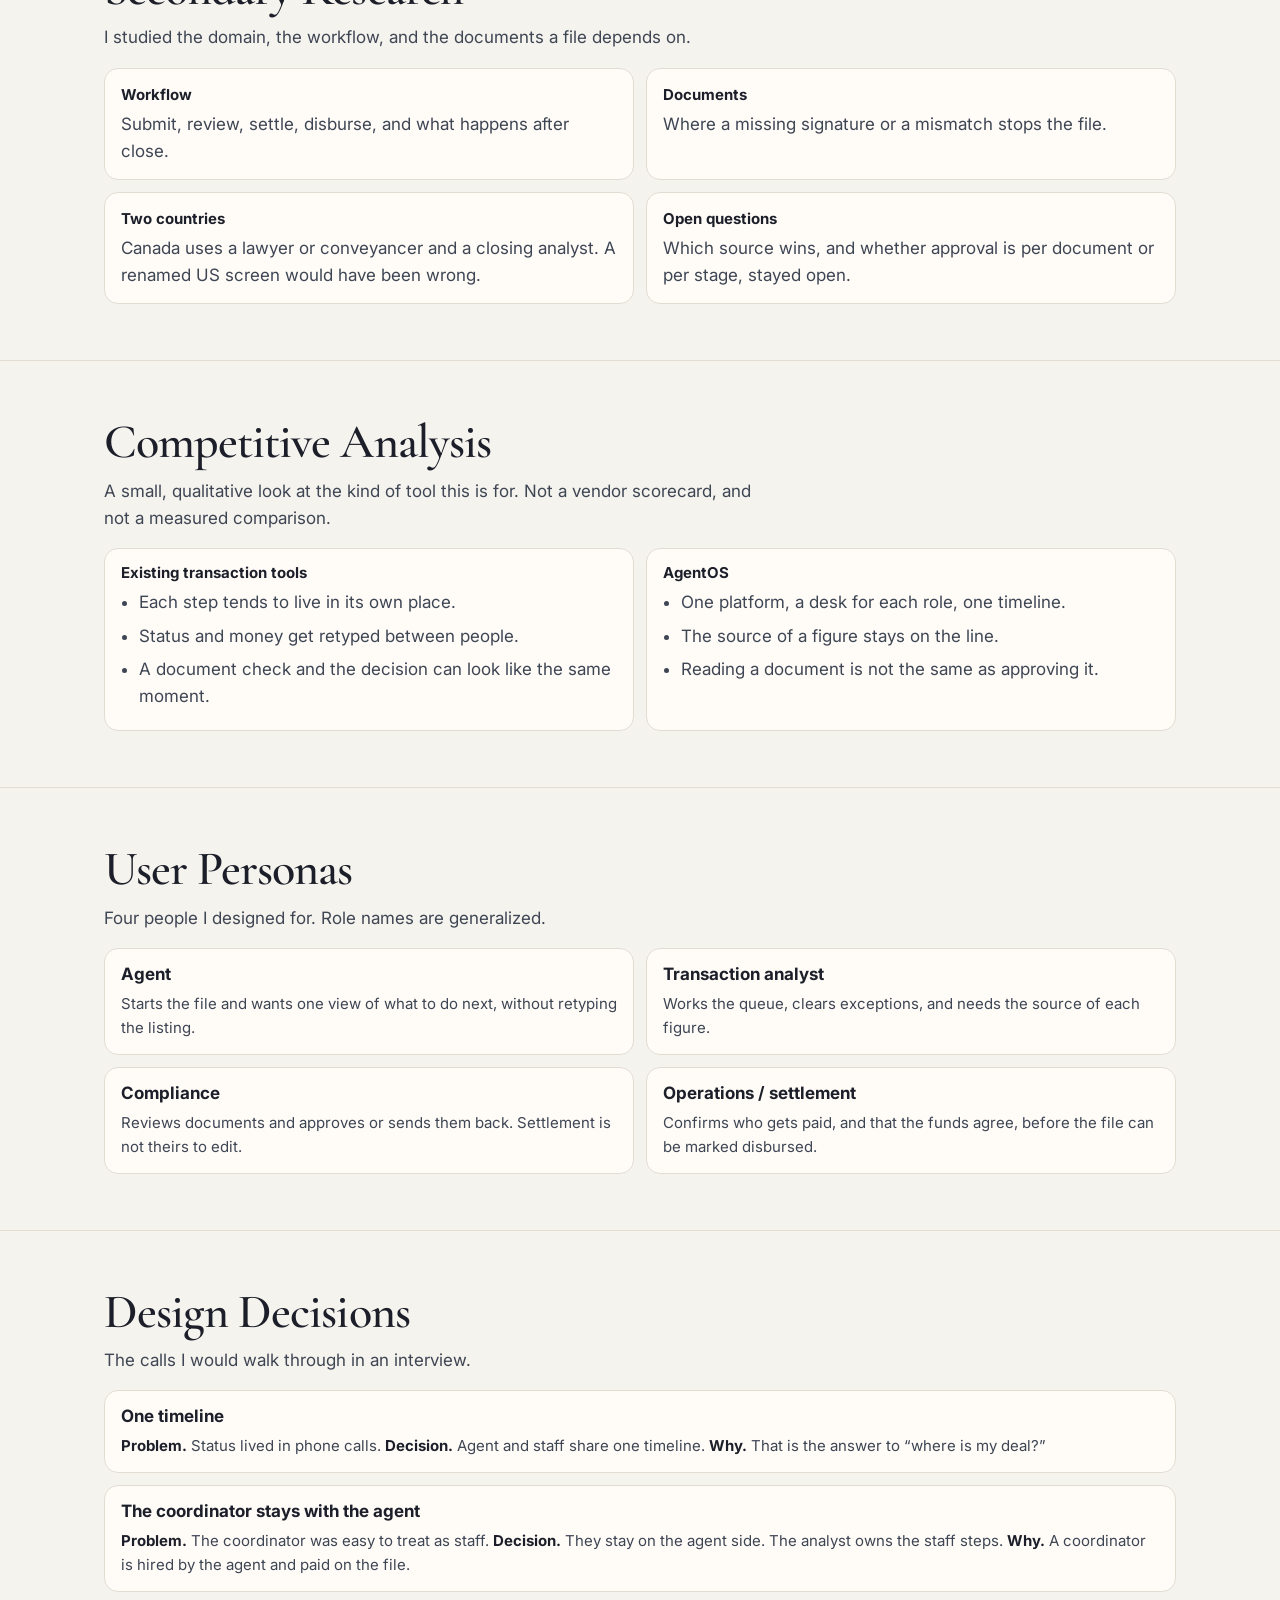
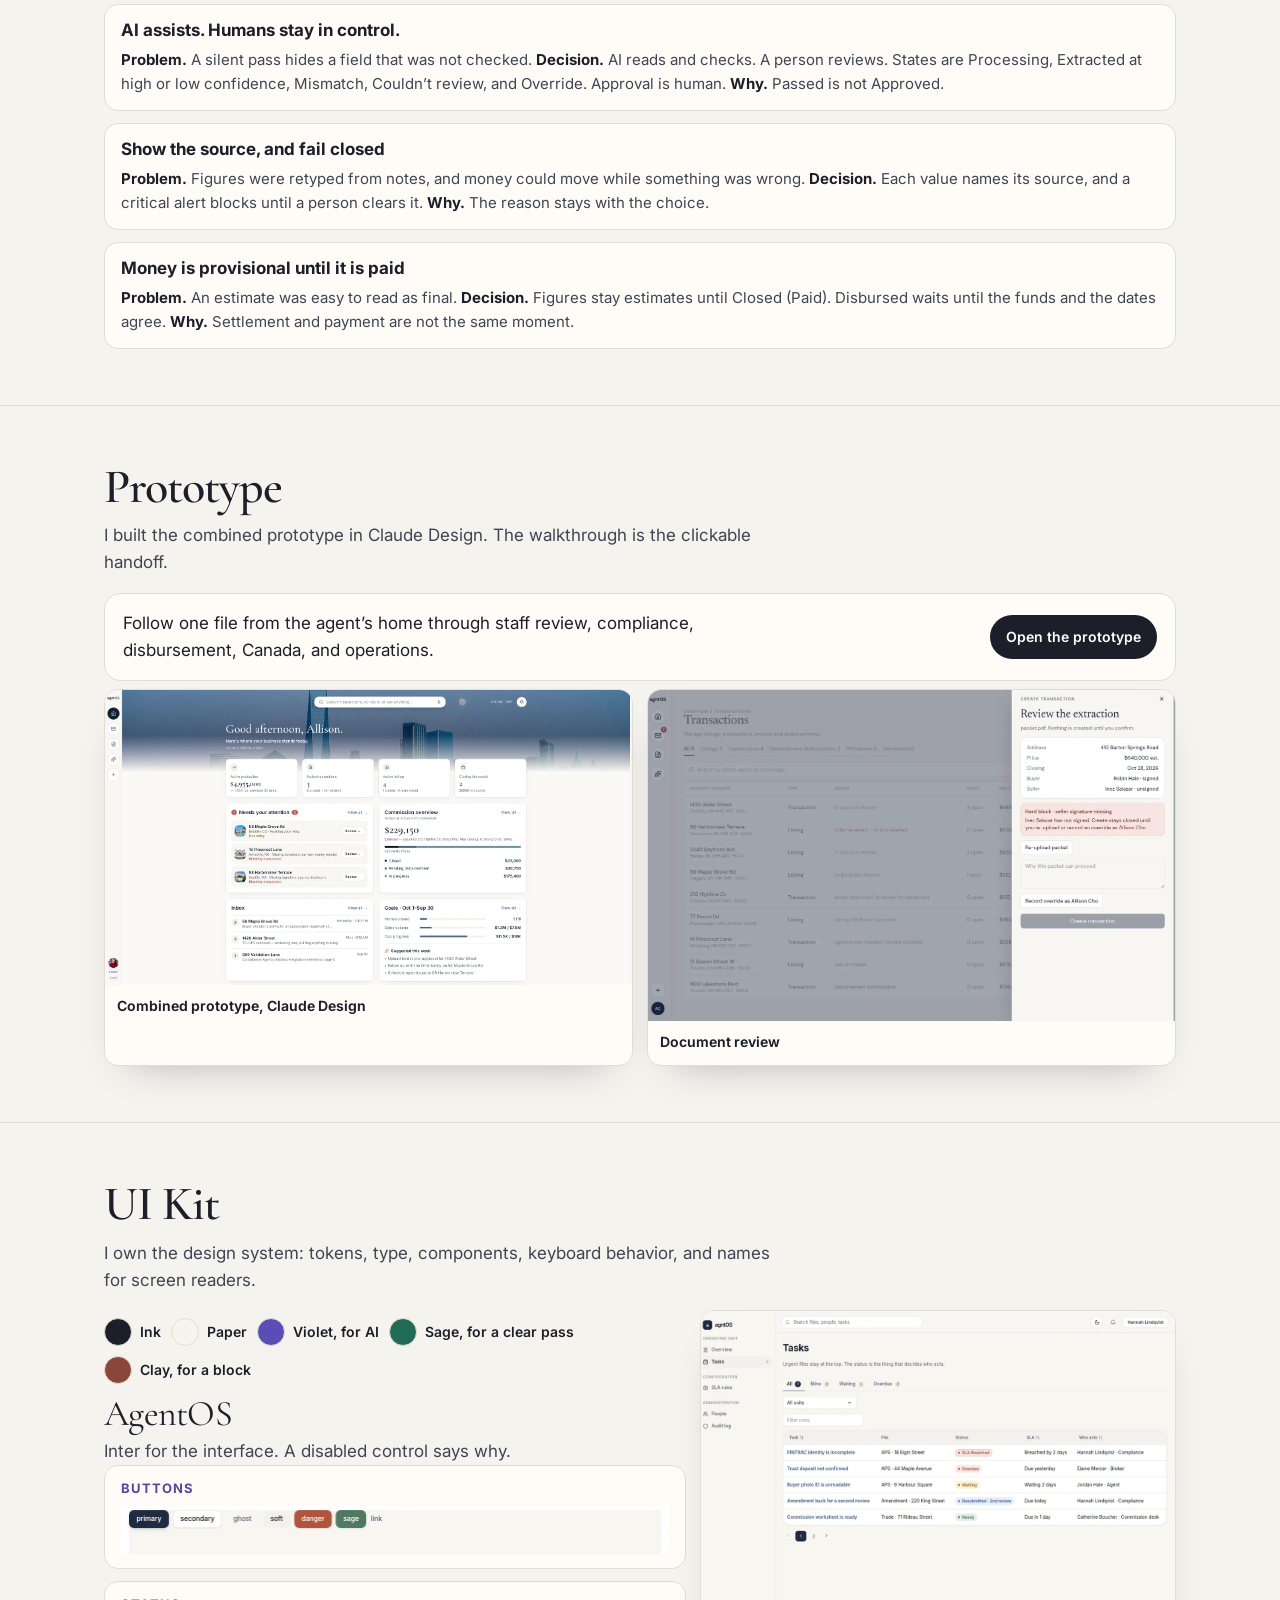
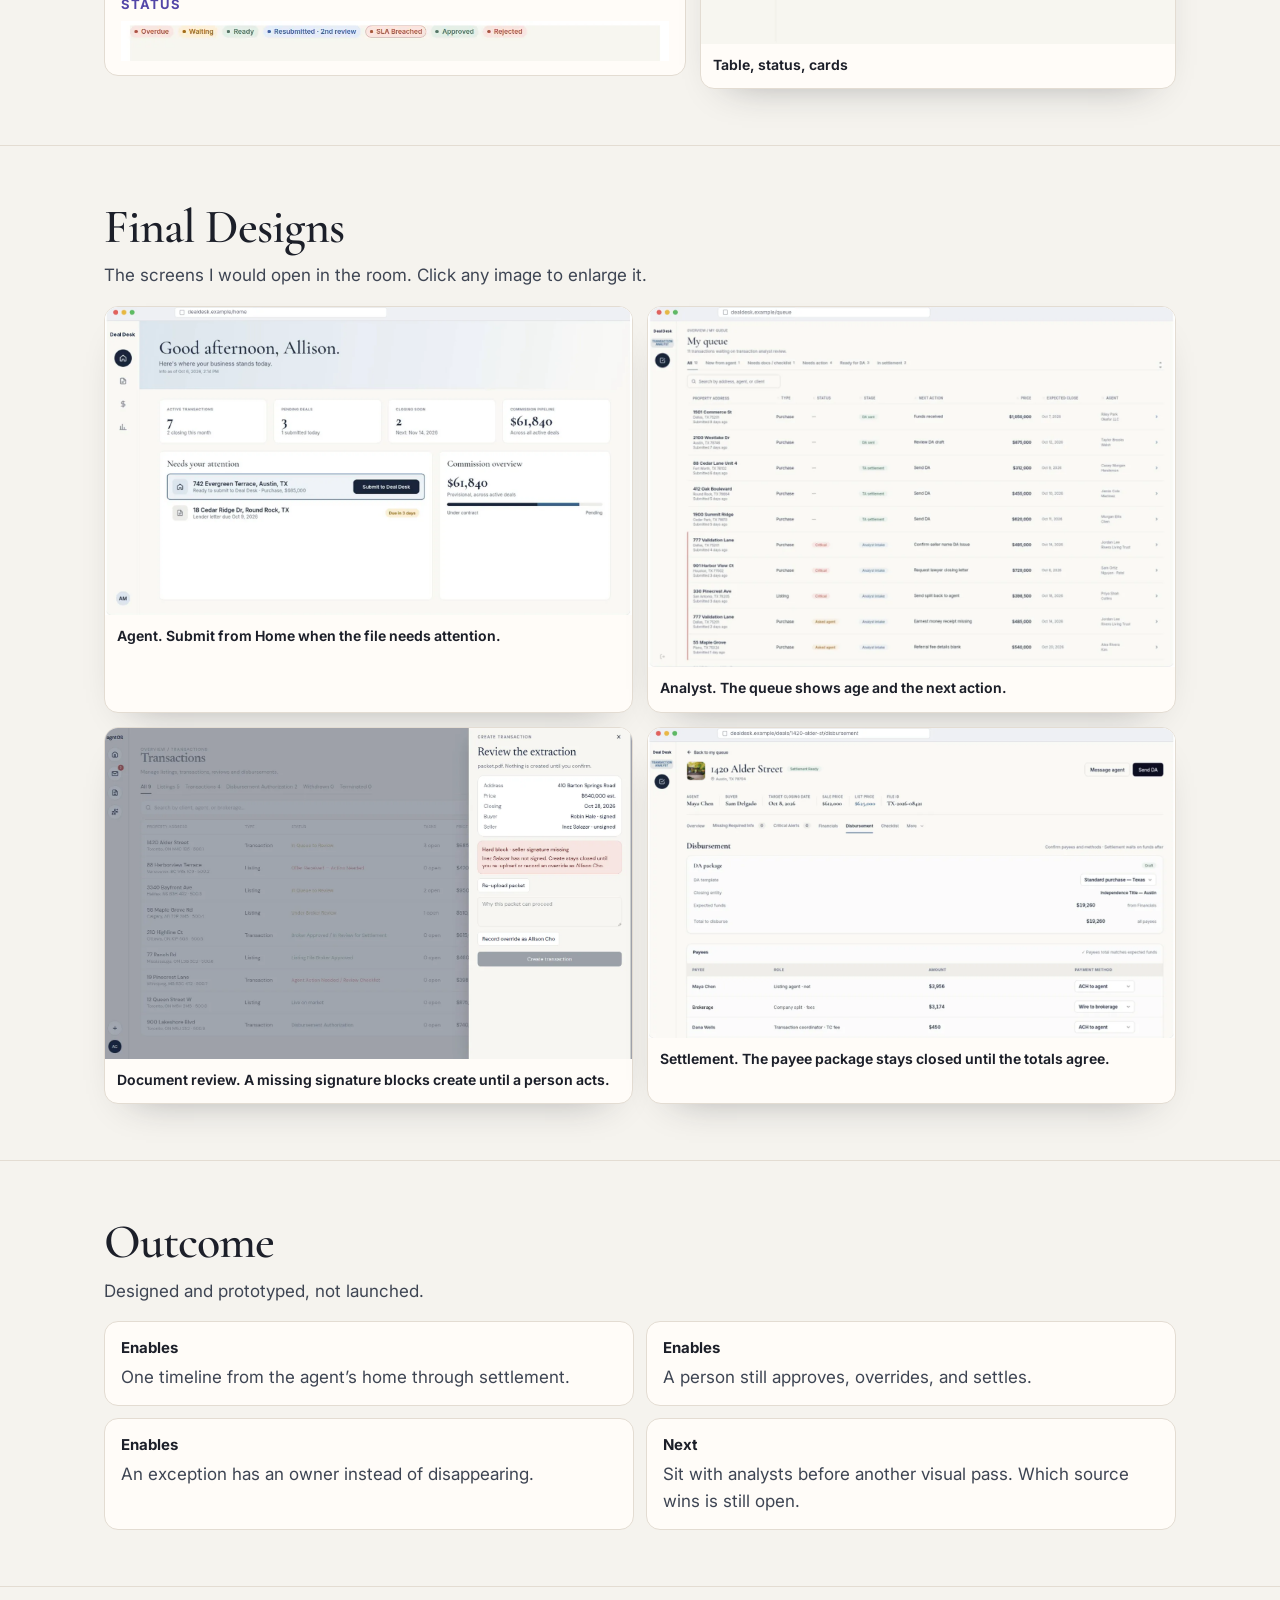
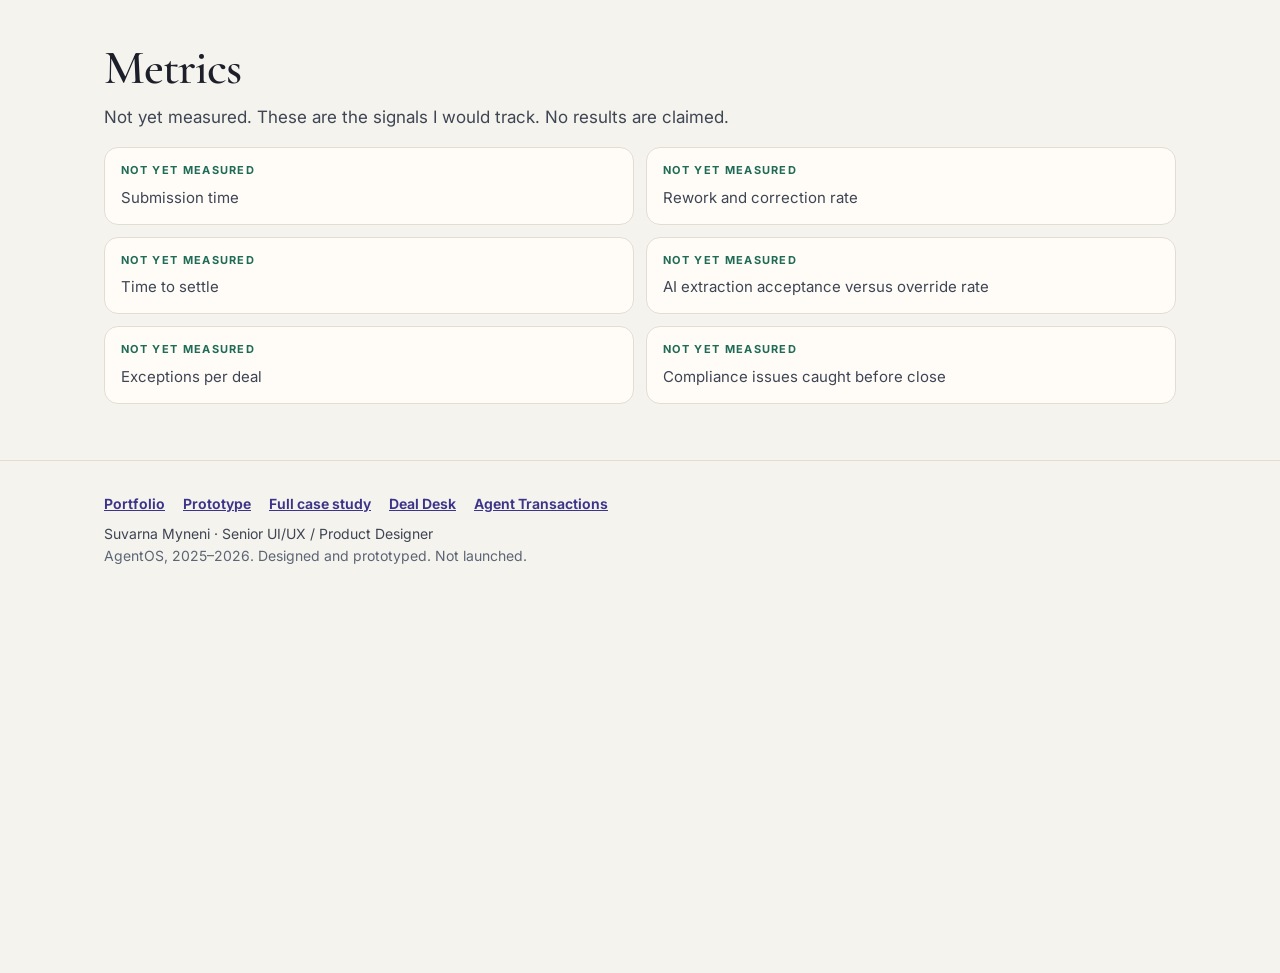
==== commit 5c046b93: "Add a lean AgentOS interview page. Publish the thirteen-section page under agentos/ without changing" ====
--- a/agentos/index.html
+++ b/agentos/index.html
@@ -58,13 +58,13 @@
       <div class="composition" aria-label="Screens from the AgentOS prototype">
         <figure class="frame back">
           <button type="button" class="shot" data-zoom data-caption="Transaction analyst queue. New work from agents sits at the top.">
-            <img src="../img/framed/13-ta-queue-new-from-agent.webp" alt="Transaction analyst queue. New work from agents sits at the top." width="1032" height="586">
+            <img src="img/13-ta-queue-new-from-agent.webp" alt="Transaction analyst queue. New work from agents sits at the top." width="1032" height="586">
           </button>
           <figcaption><a href="../walkthrough.html#13">Analyst queue</a></figcaption>
         </figure>
         <figure class="frame front">
           <button type="button" class="shot" data-zoom data-caption="Compliance review. Approve sends the file on. Request changes sends it back, with a reason.">
-            <img src="../img/framed/20-compliance-approve.webp" alt="Compliance review. A document waits for a person to approve it or request changes." width="1032" height="587" fetchpriority="high">
+            <img src="img/20-compliance-approve.webp" alt="Compliance review. A document waits for a person to approve it or request changes." width="1032" height="587" fetchpriority="high">
           </button>
           <figcaption><a href="../walkthrough.html#20">Compliance review</a></figcaption>
         </figure>
@@ -239,13 +239,13 @@
     <div class="pair">
       <figure class="frame">
         <button type="button" class="shot" data-zoom data-caption="Combined prototype in Claude Design. Agent and staff share one state.">
-          <img loading="lazy" src="../img/framed/54-combined-agent-home.webp" alt="Combined prototype in Claude Design. Agent and staff share one state." width="1593" height="893">
+          <img loading="lazy" src="img/54-combined-agent-home.webp" alt="Combined prototype in Claude Design. Agent and staff share one state." width="1593" height="893">
         </button>
         <figcaption><a href="../walkthrough.html#54">Combined prototype, Claude Design</a></figcaption>
       </figure>
       <figure class="frame">
         <button type="button" class="shot" data-zoom data-caption="Document review. A missing signature blocks create until a person re-uploads or overrides.">
-          <img loading="lazy" src="../img/framed/06-docai-review-extraction.webp" alt="Document review. A missing signature blocks create until a person re-uploads or overrides." width="1422" height="893">
+          <img loading="lazy" src="img/06-docai-review-extraction.webp" alt="Document review. A missing signature blocks create until a person re-uploads or overrides." width="1422" height="893">
         </button>
         <figcaption><a href="../walkthrough.html#06">Document review</a></figcaption>
       </figure>
@@ -283,7 +283,7 @@
       </div>
       <figure class="frame">
         <button type="button" class="shot" data-zoom data-caption="Tasks: a table, status chips, and filters. Inputs elsewhere keep the source of the value. Cards group a file.">
-          <img loading="lazy" src="../img/framed/70-design-system-tasks.webp" alt="Task table with status chips and filters." width="1266" height="888">
+          <img loading="lazy" src="img/70-design-system-tasks.webp" alt="Task table with status chips and filters." width="1266" height="888">
         </button>
         <figcaption><a href="../walkthrough.html#70">Table, status, cards</a></figcaption>
       </figure>
@@ -298,25 +298,25 @@
     <div class="gallery">
       <figure class="frame">
         <button type="button" class="shot" data-zoom data-caption="Agent. Submit the file from Home when it needs attention.">
-          <img loading="lazy" src="../img/framed/10-home-submit-to-desk.webp" alt="Agent Home with submit on the file that needs attention." width="1528" height="893">
+          <img loading="lazy" src="img/10-home-submit-to-desk.webp" alt="Agent Home with submit on the file that needs attention." width="1528" height="893">
         </button>
         <figcaption><a href="../walkthrough.html#10">Agent. Submit from Home when the file needs attention.</a></figcaption>
       </figure>
       <figure class="frame">
         <button type="button" class="shot" data-zoom data-caption="Analyst. The queue shows age and the next action.">
-          <img loading="lazy" src="../img/framed/21-ta-desk-queue-oldest-first.webp" alt="Analyst queue, oldest first, with the next action on each row." width="1304" height="893">
+          <img loading="lazy" src="img/21-ta-desk-queue-oldest-first.webp" alt="Analyst queue, oldest first, with the next action on each row." width="1304" height="893">
         </button>
         <figcaption><a href="../walkthrough.html#21">Analyst. The queue shows age and the next action.</a></figcaption>
       </figure>
       <figure class="frame">
         <button type="button" class="shot" data-zoom data-caption="Document review. A missing signature blocks create until a person acts.">
-          <img loading="lazy" src="../img/framed/06-docai-review-extraction.webp" alt="Document review with a hard block on a missing signature." width="1422" height="893">
+          <img loading="lazy" src="img/06-docai-review-extraction.webp" alt="Document review with a hard block on a missing signature." width="1422" height="893">
         </button>
         <figcaption><a href="../walkthrough.html#06">Document review. A missing signature blocks create until a person acts.</a></figcaption>
       </figure>
       <figure class="frame">
         <button type="button" class="shot" data-zoom data-caption="Settlement. The payee package stays closed until the totals agree.">
-          <img loading="lazy" src="../img/framed/37-disbursement-da-package.webp" alt="Disbursement package. Confirm stays shut until the payee total matches expected funds." width="1519" height="893">
+          <img loading="lazy" src="img/37-disbursement-da-package.webp" alt="Disbursement package. Confirm stays shut until the payee total matches expected funds." width="1519" height="893">
         </button>
         <figcaption><a href="../walkthrough.html#37">Settlement. The payee package stays closed until the totals agree.</a></figcaption>
       </figure>
--- a/agentos/style.css
+++ b/agentos/style.css
@@ -141,7 +141,7 @@
   display:flex;flex-wrap:wrap;gap:12px 18px;align-items:center;justify-content:space-between;
 }
 .endcap p{margin:0;max-width:36rem}
-footer{padding:32px 0 80px;border-top:1px solid var(--line);color:var(--muted);font-size:14px}
+footer{padding:32px 0 45vh;border-top:1px solid var(--line);color:var(--muted);font-size:14px}
 footer a{font-weight:650}
 footer .links-row{display:flex;flex-wrap:wrap;gap:10px 18px;margin-bottom:8px}
 .to-top{
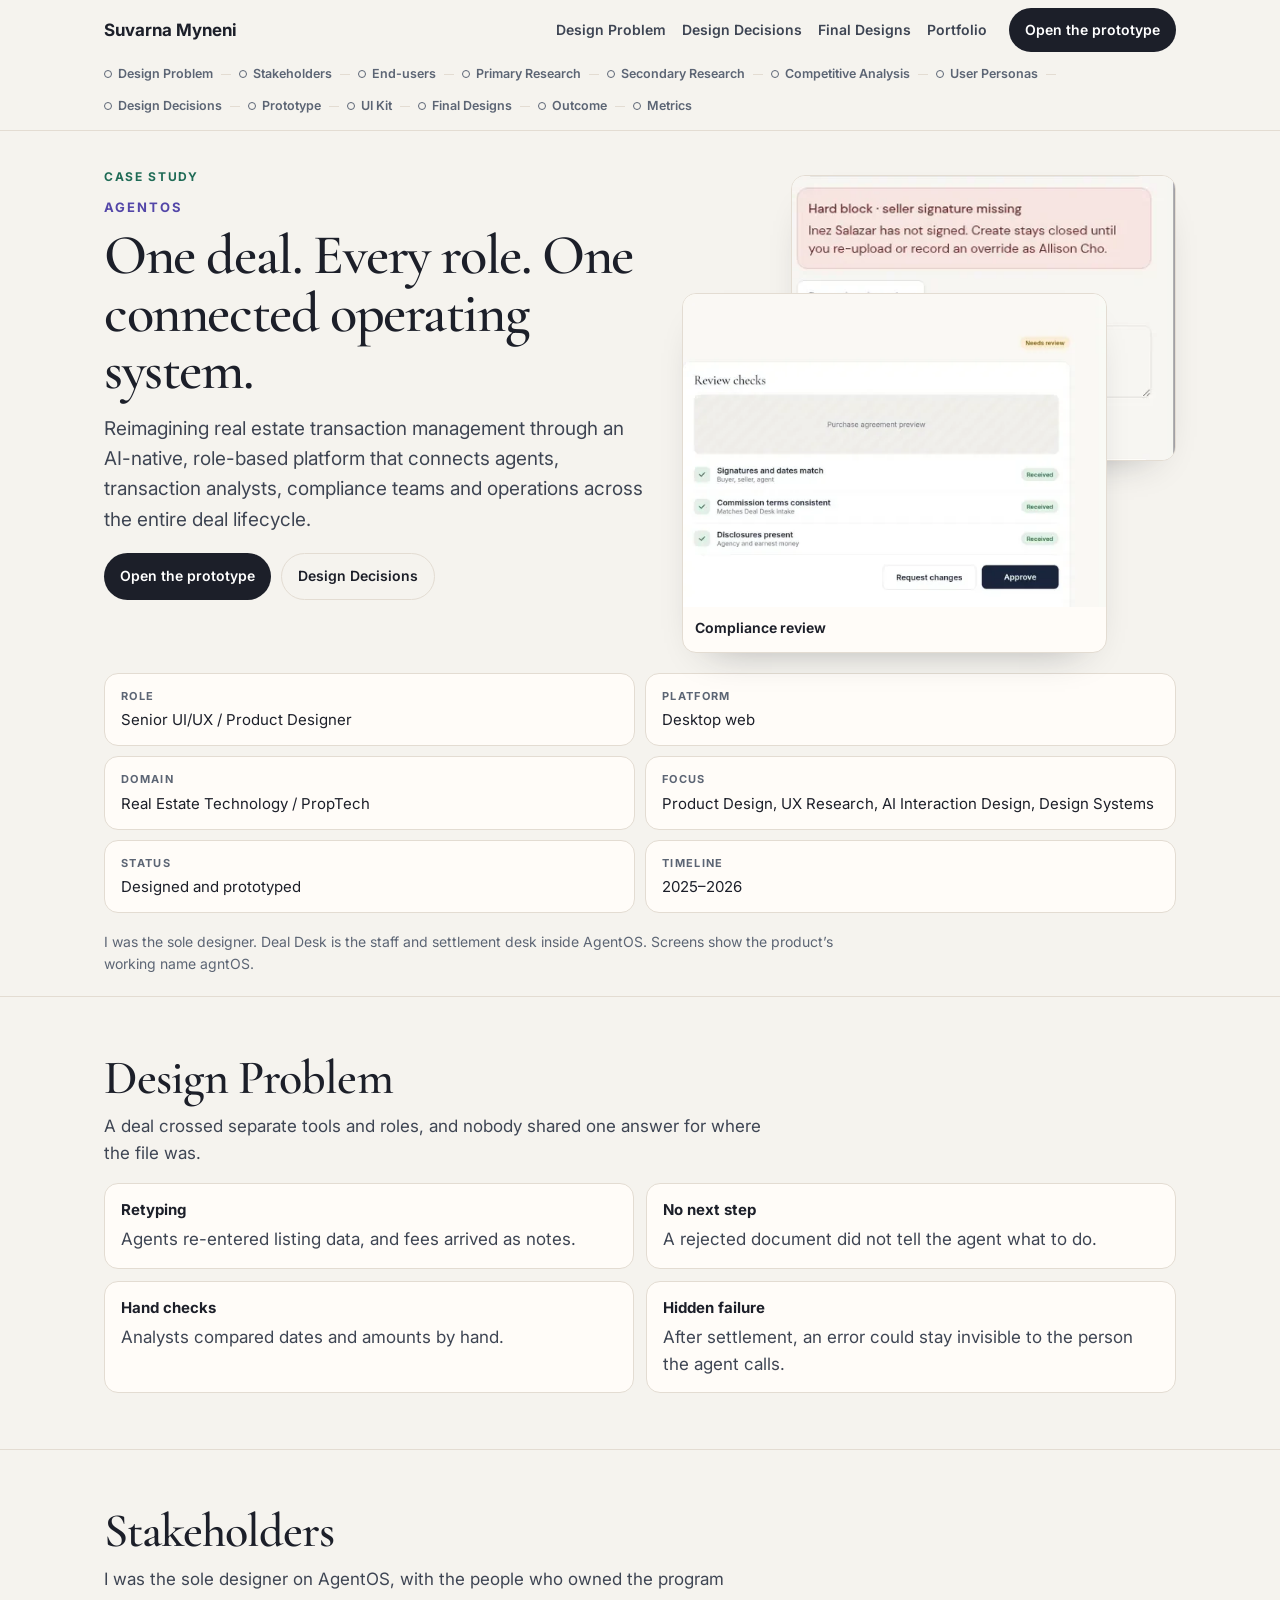
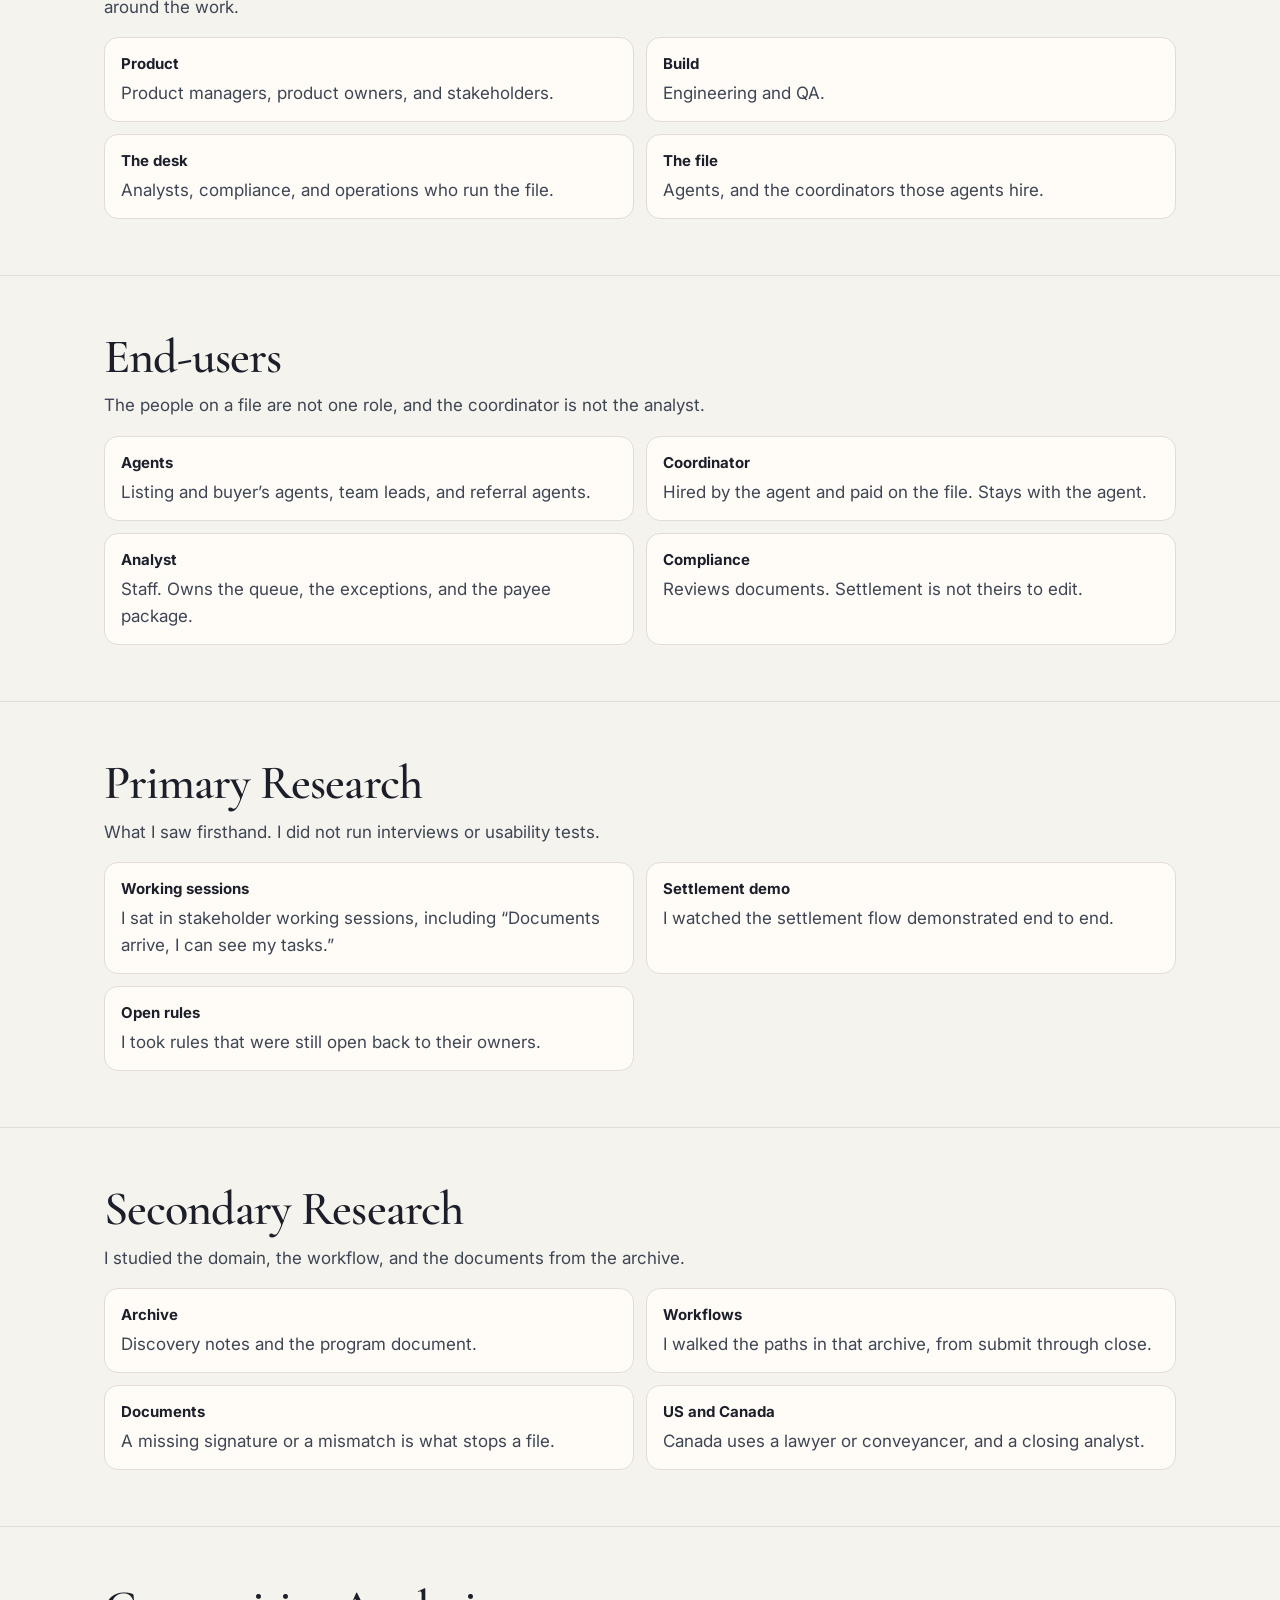
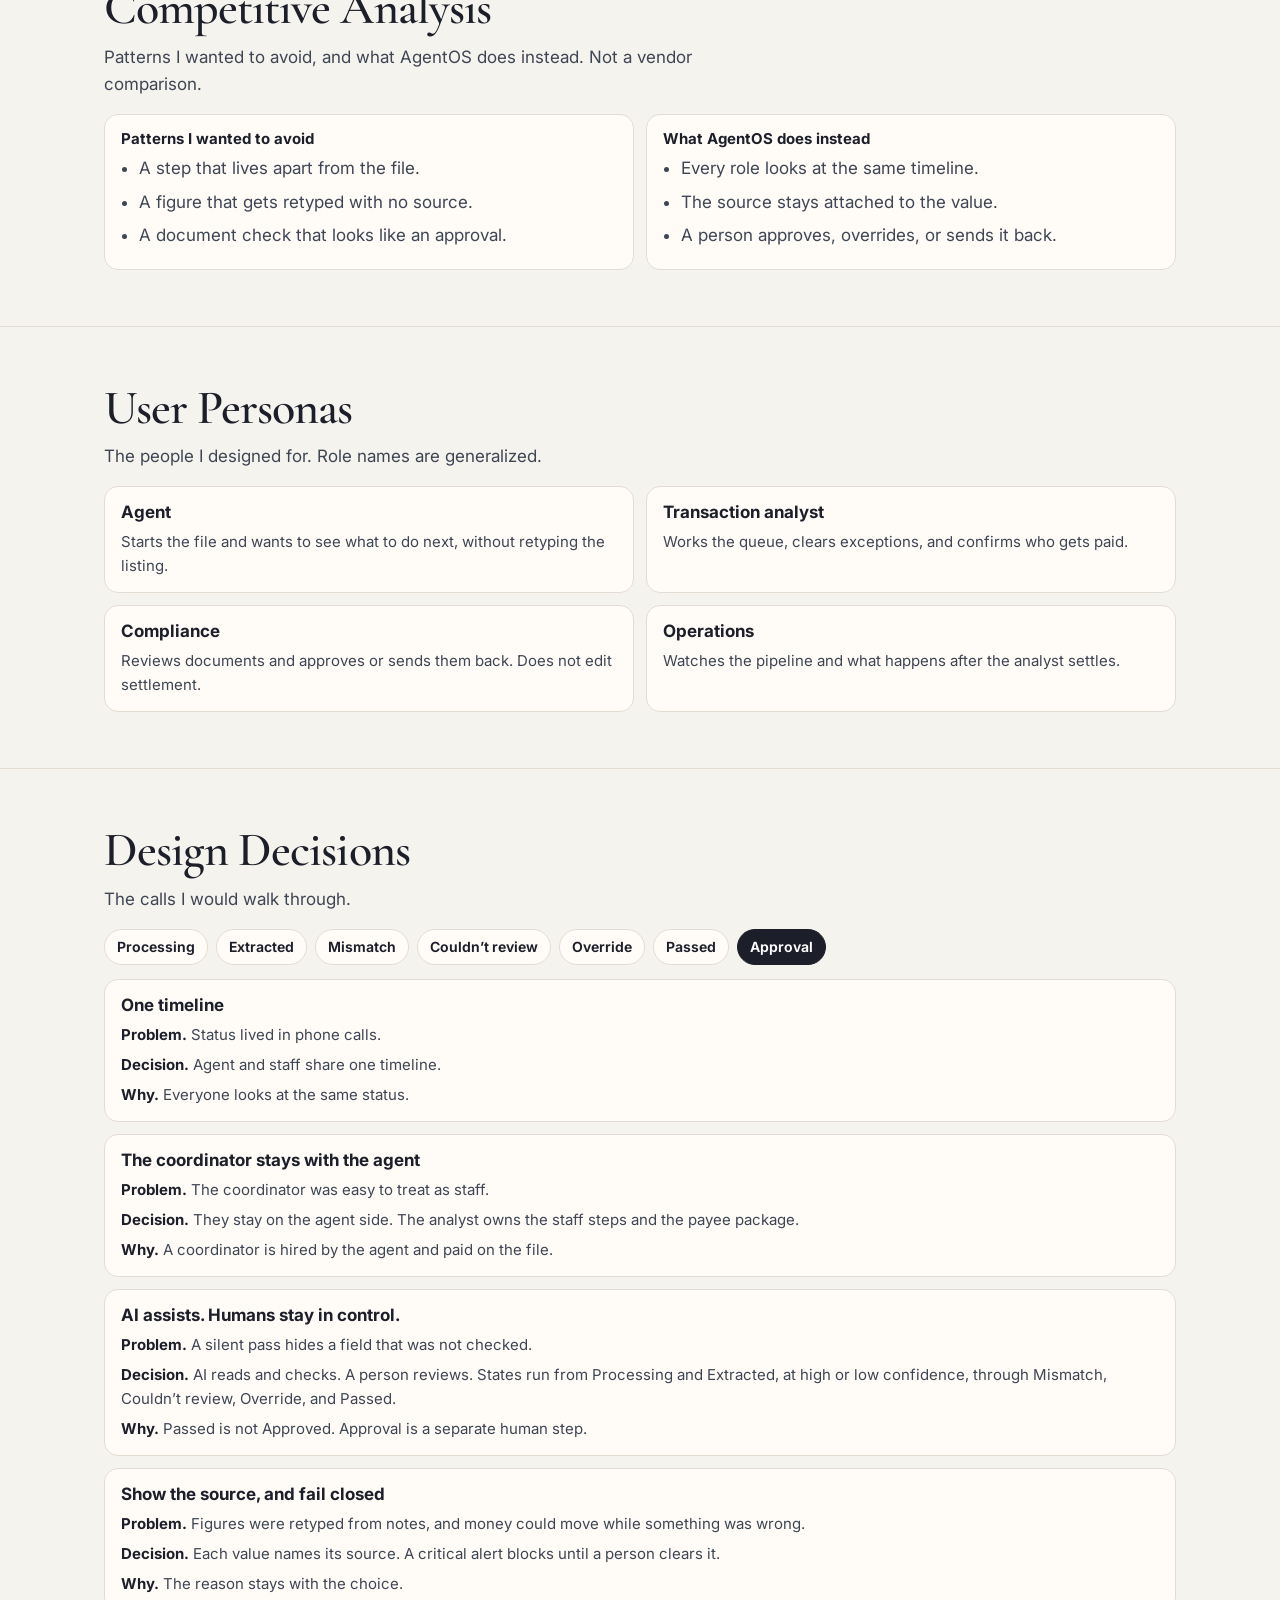
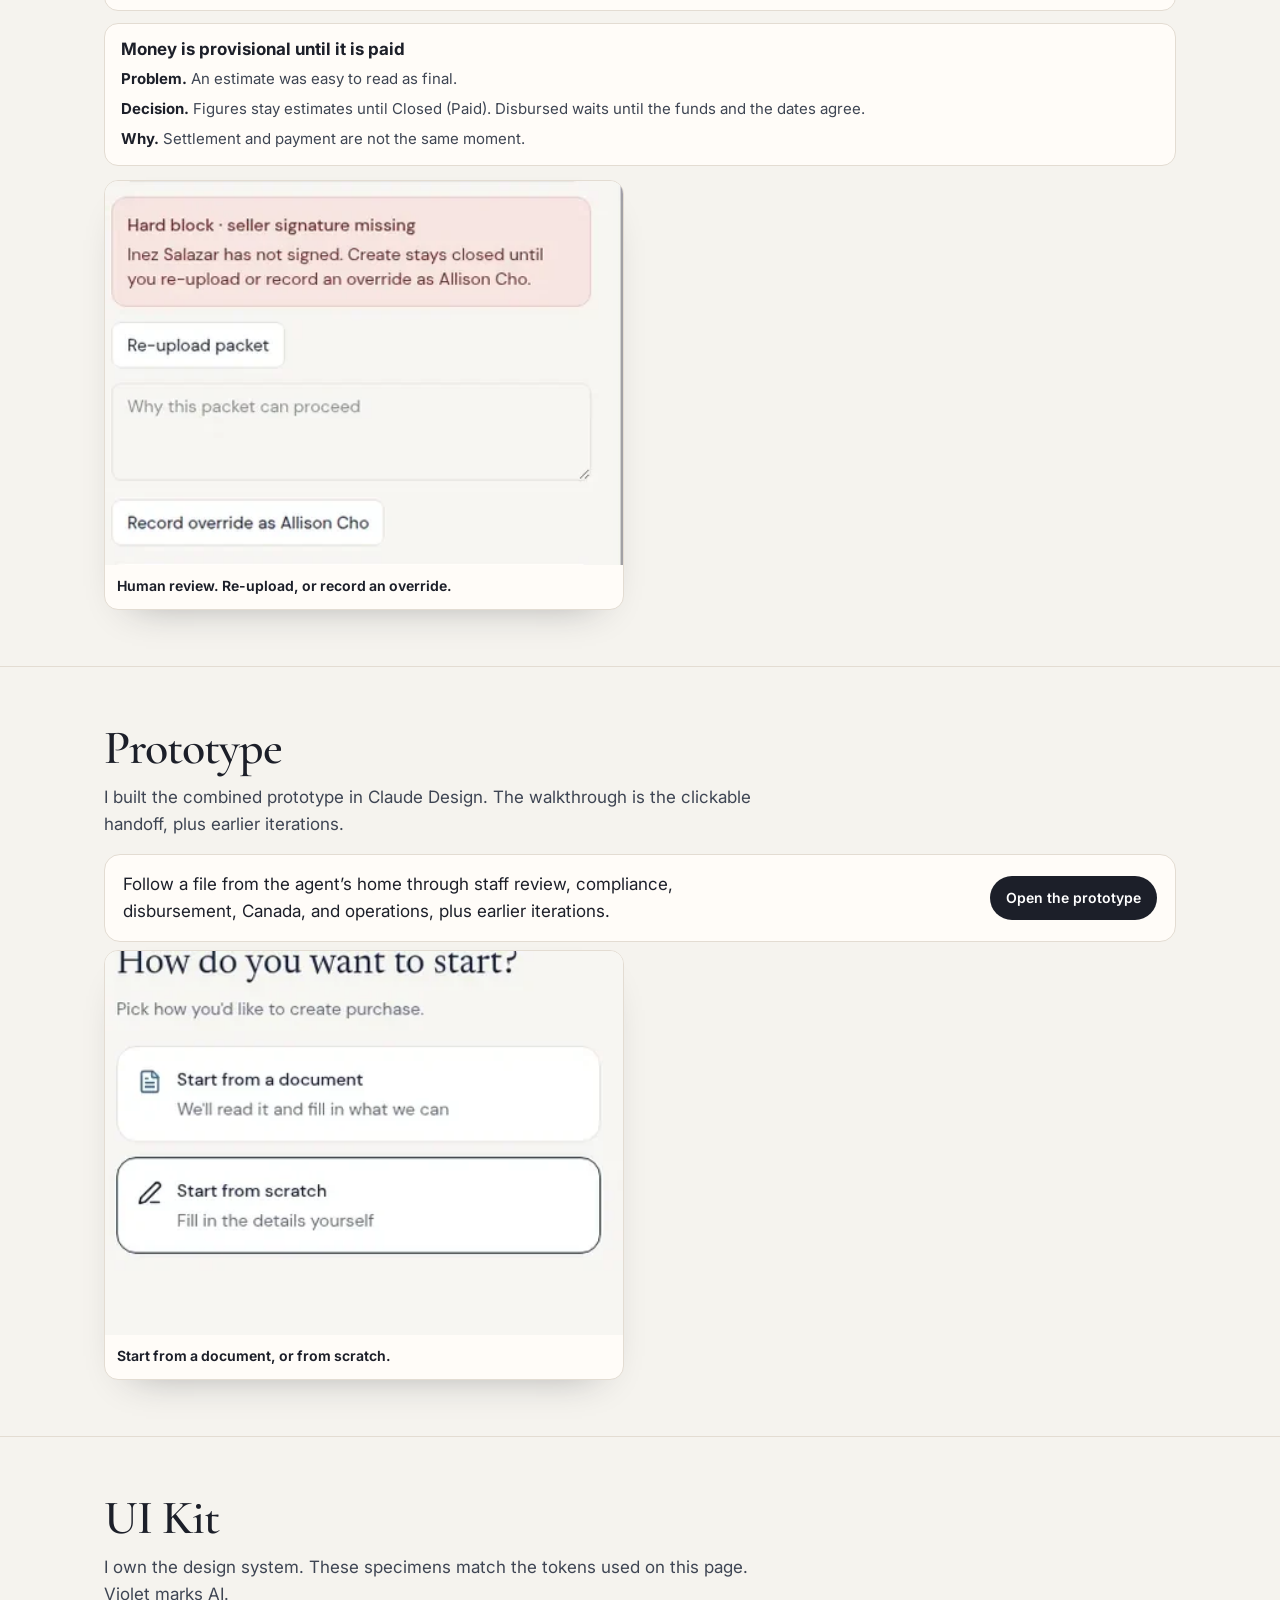
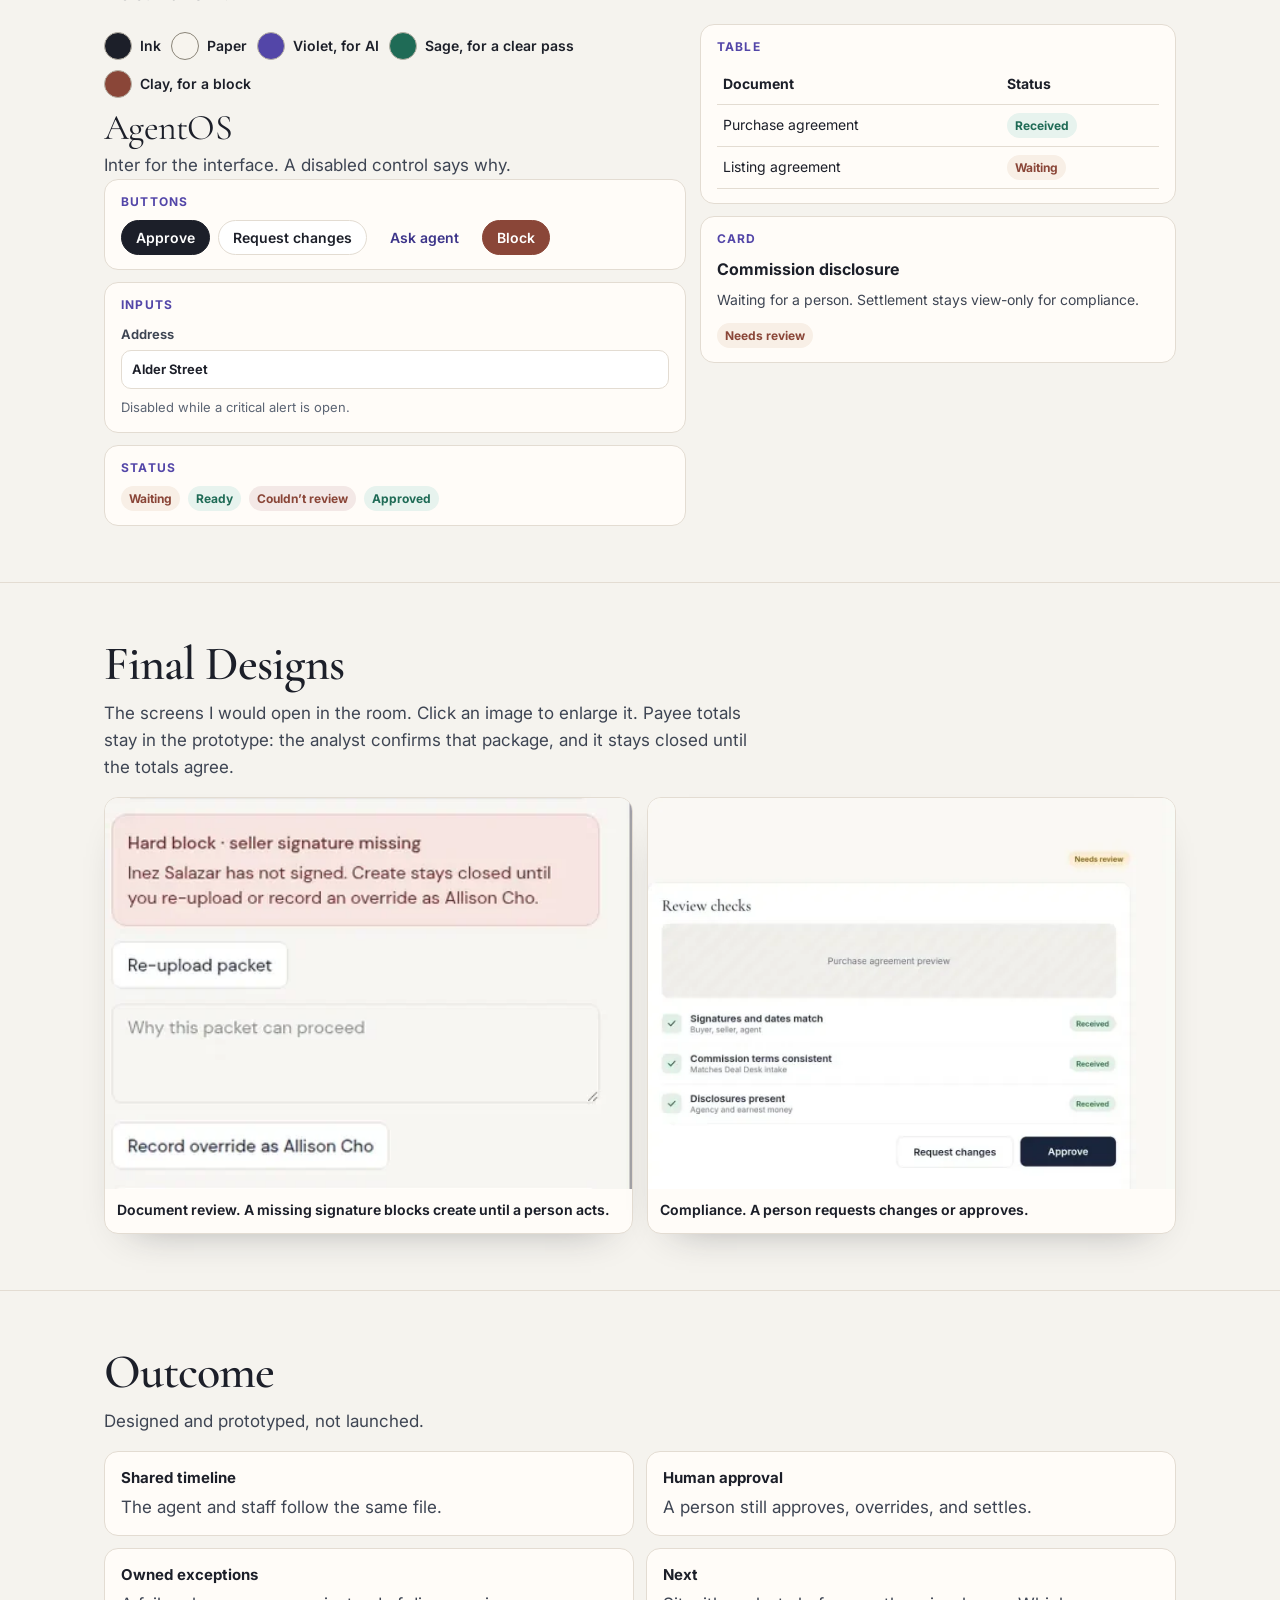
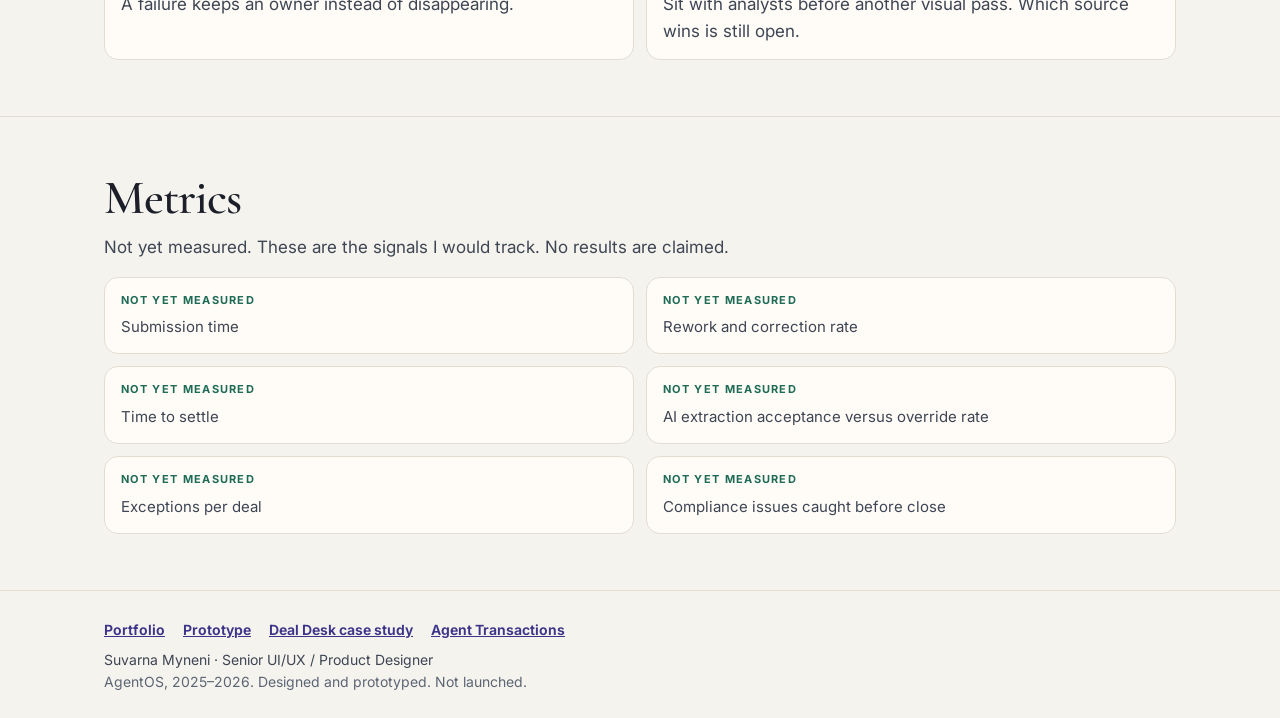
==== commit e80b5eb2: "Revise the AgentOS interview page from the PR review. Replace number-bearing screens with crops that" ====
--- a/agentos/index.html
+++ b/agentos/index.html
@@ -57,28 +57,28 @@
       </div>
       <div class="composition" aria-label="Screens from the AgentOS prototype">
         <figure class="frame back">
-          <button type="button" class="shot" data-zoom data-caption="Transaction analyst queue. New work from agents sits at the top.">
-            <img src="img/13-ta-queue-new-from-agent.webp" alt="Transaction analyst queue. New work from agents sits at the top." width="1032" height="586">
+          <button type="button" class="shot" data-zoom data-caption="Document review. A missing signature blocks create until a person re-uploads or records an override.">
+            <img src="img/final-doc.webp" alt="A missing seller signature blocks create until re-upload or a named override." width="420" height="311">
           </button>
-          <figcaption><a href="../walkthrough.html#13">Analyst queue</a></figcaption>
+          <figcaption><a href="../walkthrough.html#06">Document review</a></figcaption>
         </figure>
         <figure class="frame front">
-          <button type="button" class="shot" data-zoom data-caption="Compliance review. Approve sends the file on. Request changes sends it back, with a reason.">
-            <img src="img/20-compliance-approve.webp" alt="Compliance review. A document waits for a person to approve it or request changes." width="1032" height="587" fetchpriority="high">
+          <button type="button" class="shot" data-zoom data-caption="Compliance review. A person requests changes or approves.">
+            <img src="img/hero-review.webp" alt="Compliance review checks, with Request changes and Approve." width="570" height="422" fetchpriority="high">
           </button>
           <figcaption><a href="../walkthrough.html#20">Compliance review</a></figcaption>
         </figure>
       </div>
       <dl class="meta">
         <div><dt>Role</dt><dd>Senior UI/UX / Product Designer</dd></div>
-        <div><dt>Platform</dt><dd>Desktop Web</dd></div>
+        <div><dt>Platform</dt><dd>Desktop web</dd></div>
         <div><dt>Domain</dt><dd>Real Estate Technology / PropTech</dd></div>
         <div><dt>Focus</dt><dd>Product Design, UX Research, AI Interaction Design, Design Systems</dd></div>
         <div><dt>Status</dt><dd>Designed and prototyped</dd></div>
         <div><dt>Timeline</dt><dd>2025–2026</dd></div>
       </dl>
     </div>
-    <p class="note">I was the sole designer. Deal Desk is the staff and settlement desk inside AgentOS. Screens use fictional demo data. <a href="../">Full case study</a>.</p>
+    <p class="note">I was the sole designer. Deal Desk is the staff and settlement desk inside AgentOS. Screens show the product’s working name agntOS.</p>
   </div>
 </header>
 
@@ -87,7 +87,7 @@
 <section id="design-problem">
   <div class="wrap">
     <h2>Design Problem</h2>
-    <p class="intro">A deal crossed separate tools and roles, and nobody shared one answer to “where is my deal?”</p>
+    <p class="intro">A deal crossed separate tools and roles, and nobody shared one answer for where the file was.</p>
     <ul class="points">
       <li><strong>Retyping</strong> Agents re-entered listing data, and fees arrived as notes.</li>
       <li><strong>No next step</strong> A rejected document did not tell the agent what to do.</li>
@@ -117,8 +117,8 @@
     <ul class="points">
       <li><strong>Agents</strong> Listing and buyer’s agents, team leads, and referral agents.</li>
       <li><strong>Coordinator</strong> Hired by the agent and paid on the file. Stays with the agent.</li>
-      <li><strong>Analyst</strong> Staff. Owns the staff steps and the queue.</li>
-      <li><strong>Compliance and operations</strong> Documents on one side, money on the other.</li>
+      <li><strong>Analyst</strong> Staff. Owns the queue, the exceptions, and the payee package.</li>
+      <li><strong>Compliance</strong> Reviews documents. Settlement is not theirs to edit.</li>
     </ul>
   </div>
 </section>
@@ -126,12 +126,11 @@
 <section id="primary-research">
   <div class="wrap">
     <h2>Primary Research</h2>
-    <p class="intro">Secondhand input from the people in the work, plus time in the room. I did not run interviews or usability tests.</p>
-    <ul class="points">
-      <li><strong>War rooms</strong> Stakeholder sessions, including “Documents arrive, I can see my tasks.”</li>
-      <li><strong>Walkthroughs</strong> I walked the workflows from the archive, not from a live test.</li>
-      <li><strong>Sources</strong> Discovery notes, the program document, and a settlement demo.</li>
-      <li><strong>Check</strong> Every rule went back to its source before it reached a screen.</li>
+    <p class="intro">What I saw firsthand. I did not run interviews or usability tests.</p>
+    <ul class="points">
+      <li><strong>Working sessions</strong> I sat in stakeholder working sessions, including “Documents arrive, I can see my tasks.”</li>
+      <li><strong>Settlement demo</strong> I watched the settlement flow demonstrated end to end.</li>
+      <li><strong>Open rules</strong> I took rules that were still open back to their owners.</li>
     </ul>
   </div>
 </section>
@@ -139,12 +138,12 @@
 <section id="secondary-research">
   <div class="wrap">
     <h2>Secondary Research</h2>
-    <p class="intro">I studied the domain, the workflow, and the documents a file depends on.</p>
-    <ul class="points">
-      <li><strong>Workflow</strong> Submit, review, settle, disburse, and what happens after close.</li>
-      <li><strong>Documents</strong> Where a missing signature or a mismatch stops the file.</li>
-      <li><strong>Two countries</strong> Canada uses a lawyer or conveyancer and a closing analyst. A renamed US screen would have been wrong.</li>
-      <li><strong>Open questions</strong> Which source wins, and whether approval is per document or per stage, stayed open.</li>
+    <p class="intro">I studied the domain, the workflow, and the documents from the archive.</p>
+    <ul class="points">
+      <li><strong>Archive</strong> Discovery notes and the program document.</li>
+      <li><strong>Workflows</strong> I walked the paths in that archive, from submit through close.</li>
+      <li><strong>Documents</strong> A missing signature or a mismatch is what stops a file.</li>
+      <li><strong>US and Canada</strong> Canada uses a lawyer or conveyancer, and a closing analyst.</li>
     </ul>
   </div>
 </section>
@@ -152,22 +151,22 @@
 <section id="competitive-analysis">
   <div class="wrap">
     <h2>Competitive Analysis</h2>
-    <p class="intro">A small, qualitative look at the kind of tool this is for. Not a vendor scorecard, and not a measured comparison.</p>
+    <p class="intro">Patterns I wanted to avoid, and what AgentOS does instead. Not a vendor comparison.</p>
     <div class="compare">
       <article>
-        <h3>Existing transaction tools</h3>
+        <h3>Patterns I wanted to avoid</h3>
         <ul>
-          <li>Each step tends to live in its own place.</li>
-          <li>Status and money get retyped between people.</li>
-          <li>A document check and the decision can look like the same moment.</li>
+          <li>A step that lives apart from the file.</li>
+          <li>A figure that gets retyped with no source.</li>
+          <li>A document check that looks like an approval.</li>
         </ul>
       </article>
       <article>
-        <h3>AgentOS</h3>
+        <h3>What AgentOS does instead</h3>
         <ul>
-          <li>One platform, a desk for each role, one timeline.</li>
-          <li>The source of a figure stays on the line.</li>
-          <li>Reading a document is not the same as approving it.</li>
+          <li>Every role looks at the same timeline.</li>
+          <li>The source stays attached to the value.</li>
+          <li>A person approves, overrides, or sends it back.</li>
         </ul>
       </article>
     </div>
@@ -177,23 +176,23 @@
 <section id="user-personas">
   <div class="wrap">
     <h2>User Personas</h2>
-    <p class="intro">Four people I designed for. Role names are generalized.</p>
+    <p class="intro">The people I designed for. Role names are generalized.</p>
     <div class="personas">
       <article class="persona">
         <h3>Agent</h3>
-        <p>Starts the file and wants one view of what to do next, without retyping the listing.</p>
+        <p>Starts the file and wants to see what to do next, without retyping the listing.</p>
       </article>
       <article class="persona">
         <h3>Transaction analyst</h3>
-        <p>Works the queue, clears exceptions, and needs the source of each figure.</p>
+        <p>Works the queue, clears exceptions, and confirms who gets paid.</p>
       </article>
       <article class="persona">
         <h3>Compliance</h3>
-        <p>Reviews documents and approves or sends them back. Settlement is not theirs to edit.</p>
+        <p>Reviews documents and approves or sends them back. Does not edit settlement.</p>
       </article>
       <article class="persona">
-        <h3>Operations / settlement</h3>
-        <p>Confirms who gets paid, and that the funds agree, before the file can be marked disbursed.</p>
+        <h3>Operations</h3>
+        <p>Watches the pipeline and what happens after the analyst settles.</p>
       </article>
     </div>
   </div>
@@ -202,53 +201,72 @@
 <section id="design-decisions">
   <div class="wrap">
     <h2>Design Decisions</h2>
-    <p class="intro">The calls I would walk through in an interview.</p>
+    <p class="intro">The calls I would walk through.</p>
+    <ul class="states" aria-label="Document-reading states">
+      <li>Processing</li>
+      <li>Extracted</li>
+      <li>Mismatch</li>
+      <li>Couldn’t review</li>
+      <li>Override</li>
+      <li>Passed</li>
+      <li class="human">Approval</li>
+    </ul>
     <div class="decisions">
       <article class="decision">
         <h3>One timeline</h3>
-        <p><b>Problem.</b> Status lived in phone calls. <b>Decision.</b> Agent and staff share one timeline. <b>Why.</b> That is the answer to “where is my deal?”</p>
+        <p><b>Problem.</b> Status lived in phone calls.</p>
+        <p><b>Decision.</b> Agent and staff share one timeline.</p>
+        <p><b>Why.</b> Everyone looks at the same status.</p>
       </article>
       <article class="decision">
         <h3>The coordinator stays with the agent</h3>
-        <p><b>Problem.</b> The coordinator was easy to treat as staff. <b>Decision.</b> They stay on the agent side. The analyst owns the staff steps. <b>Why.</b> A coordinator is hired by the agent and paid on the file.</p>
+        <p><b>Problem.</b> The coordinator was easy to treat as staff.</p>
+        <p><b>Decision.</b> They stay on the agent side. The analyst owns the staff steps and the payee package.</p>
+        <p><b>Why.</b> A coordinator is hired by the agent and paid on the file.</p>
       </article>
       <article class="decision">
         <h3>AI assists. Humans stay in control.</h3>
-        <p><b>Problem.</b> A silent pass hides a field that was not checked. <b>Decision.</b> AI reads and checks. A person reviews. States are Processing, Extracted at high or low confidence, Mismatch, Couldn’t review, and Override. Approval is human. <b>Why.</b> Passed is not Approved.</p>
+        <p><b>Problem.</b> A silent pass hides a field that was not checked.</p>
+        <p><b>Decision.</b> AI reads and checks. A person reviews. States run from Processing and Extracted, at high or low confidence, through Mismatch, Couldn’t review, Override, and Passed.</p>
+        <p><b>Why.</b> Passed is not Approved. Approval is a separate human step.</p>
       </article>
       <article class="decision">
         <h3>Show the source, and fail closed</h3>
-        <p><b>Problem.</b> Figures were retyped from notes, and money could move while something was wrong. <b>Decision.</b> Each value names its source, and a critical alert blocks until a person clears it. <b>Why.</b> The reason stays with the choice.</p>
+        <p><b>Problem.</b> Figures were retyped from notes, and money could move while something was wrong.</p>
+        <p><b>Decision.</b> Each value names its source. A critical alert blocks until a person clears it.</p>
+        <p><b>Why.</b> The reason stays with the choice.</p>
       </article>
       <article class="decision">
         <h3>Money is provisional until it is paid</h3>
-        <p><b>Problem.</b> An estimate was easy to read as final. <b>Decision.</b> Figures stay estimates until Closed (Paid). Disbursed waits until the funds and the dates agree. <b>Why.</b> Settlement and payment are not the same moment.</p>
-      </article>
-    </div>
+        <p><b>Problem.</b> An estimate was easy to read as final.</p>
+        <p><b>Decision.</b> Figures stay estimates until Closed (Paid). Disbursed waits until the funds and the dates agree.</p>
+        <p><b>Why.</b> Settlement and payment are not the same moment.</p>
+      </article>
+    </div>
+    <figure class="frame decision-shot">
+      <button type="button" class="shot" data-zoom data-caption="A missing signature blocks create until a person re-uploads or records an override.">
+        <img loading="lazy" src="img/final-doc.webp" alt="A missing seller signature blocks create until re-upload or a named override." width="420" height="311">
+      </button>
+      <figcaption><a href="../walkthrough.html#06">Human review. Re-upload, or record an override.</a></figcaption>
+    </figure>
   </div>
 </section>
 
 <section id="prototype">
   <div class="wrap">
     <h2>Prototype</h2>
-    <p class="intro">I built the combined prototype in Claude Design. The walkthrough is the clickable handoff.</p>
+    <p class="intro">I built the combined prototype in Claude Design. The walkthrough is the clickable handoff, plus earlier iterations.</p>
     <div class="endcap">
-      <p>Follow one file from the agent’s home through staff review, compliance, disbursement, Canada, and operations.</p>
+      <p>Follow a file from the agent’s home through staff review, compliance, disbursement, Canada, and operations, plus earlier iterations.</p>
       <a class="btn" href="../walkthrough.html">Open the prototype</a>
     </div>
     <div class="pair">
       <figure class="frame">
-        <button type="button" class="shot" data-zoom data-caption="Combined prototype in Claude Design. Agent and staff share one state.">
-          <img loading="lazy" src="img/54-combined-agent-home.webp" alt="Combined prototype in Claude Design. Agent and staff share one state." width="1593" height="893">
+        <button type="button" class="shot" data-zoom data-caption="Agent. Start from a document, or start from scratch.">
+          <img loading="lazy" src="img/proto-start.webp" alt="Start a transaction from a document, or from scratch." width="416" height="308">
         </button>
-        <figcaption><a href="../walkthrough.html#54">Combined prototype, Claude Design</a></figcaption>
+        <figcaption><a href="../walkthrough.html#05">Start from a document, or from scratch.</a></figcaption>
       </figure>
-      <figure class="frame">
-        <button type="button" class="shot" data-zoom data-caption="Document review. A missing signature blocks create until a person re-uploads or overrides.">
-          <img loading="lazy" src="img/06-docai-review-extraction.webp" alt="Document review. A missing signature blocks create until a person re-uploads or overrides." width="1422" height="893">
-        </button>
-        <figcaption><a href="../walkthrough.html#06">Document review</a></figcaption>
-      </figure>
     </div>
   </div>
 </section>
@@ -256,13 +274,13 @@
 <section id="ui-kit">
   <div class="wrap">
     <h2>UI Kit</h2>
-    <p class="intro">I own the design system: tokens, type, components, keyboard behavior, and names for screen readers.</p>
+    <p class="intro">I own the design system. These specimens match the tokens used on this page. Violet marks AI.</p>
     <div class="kit">
       <div>
         <ul class="swatches" aria-label="Color tokens">
           <li><i style="background:#1c1f29"></i>Ink</li>
-          <li><i style="background:#f7f4ee"></i>Paper</li>
-          <li><i style="background:#5b4db8"></i>Violet, for AI</li>
+          <li><i class="paper"></i>Paper</li>
+          <li><i style="background:#5346a8"></i>Violet, for AI</li>
           <li><i style="background:#1f6b56"></i>Sage, for a clear pass</li>
           <li><i style="background:#8a4638"></i>Clay, for a block</li>
         </ul>
@@ -270,23 +288,54 @@
           <p class="serif">AgentOS</p>
           <p class="sans">Inter for the interface. A disabled control says why.</p>
         </div>
-        <div class="kit-bits">
-          <article>
+        <div class="specimens">
+          <div class="specimen">
             <h3>Buttons</h3>
-            <img loading="lazy" src="../art/94-design-system-buttons.webp" alt="Button variants: primary, secondary, ghost, soft, danger, sage, and link." width="1100" height="96">
-          </article>
-          <article>
+            <div class="row">
+              <button type="button" class="ui primary">Approve</button>
+              <button type="button" class="ui secondary">Request changes</button>
+              <button type="button" class="ui ghost">Ask agent</button>
+              <button type="button" class="ui danger">Block</button>
+            </div>
+          </div>
+          <div class="specimen">
+            <h3>Inputs</h3>
+            <label class="field">Address
+              <input type="text" value="Alder Street" readonly>
+            </label>
+            <p class="hint">Disabled while a critical alert is open.</p>
+          </div>
+          <div class="specimen">
             <h3>Status</h3>
-            <img loading="lazy" src="../art/95-design-system-status-chips.webp" alt="Status chips, including waiting, ready, approved, and rejected." width="980" height="72">
+            <div class="row">
+              <span class="chip wait">Waiting</span>
+              <span class="chip ready">Ready</span>
+              <span class="chip block">Couldn’t review</span>
+              <span class="chip ok">Approved</span>
+            </div>
+          </div>
+        </div>
+      </div>
+      <div class="specimens">
+        <div class="specimen">
+          <h3>Table</h3>
+          <table>
+            <thead><tr><th>Document</th><th>Status</th></tr></thead>
+            <tbody>
+              <tr><td>Purchase agreement</td><td><span class="chip ok">Received</span></td></tr>
+              <tr><td>Listing agreement</td><td><span class="chip wait">Waiting</span></td></tr>
+            </tbody>
+          </table>
+        </div>
+        <div class="specimen">
+          <h3>Card</h3>
+          <article class="file-card">
+            <h4>Commission disclosure</h4>
+            <p>Waiting for a person. Settlement stays view-only for compliance.</p>
+            <span class="chip wait">Needs review</span>
           </article>
         </div>
       </div>
-      <figure class="frame">
-        <button type="button" class="shot" data-zoom data-caption="Tasks: a table, status chips, and filters. Inputs elsewhere keep the source of the value. Cards group a file.">
-          <img loading="lazy" src="img/70-design-system-tasks.webp" alt="Task table with status chips and filters." width="1266" height="888">
-        </button>
-        <figcaption><a href="../walkthrough.html#70">Table, status, cards</a></figcaption>
-      </figure>
     </div>
   </div>
 </section>
@@ -294,31 +343,19 @@
 <section id="final-designs">
   <div class="wrap">
     <h2>Final Designs</h2>
-    <p class="intro">The screens I would open in the room. Click any image to enlarge it.</p>
+    <p class="intro">The screens I would open in the room. Click an image to enlarge it. Payee totals stay in the prototype: the analyst confirms that package, and it stays closed until the totals agree.</p>
     <div class="gallery">
       <figure class="frame">
-        <button type="button" class="shot" data-zoom data-caption="Agent. Submit the file from Home when it needs attention.">
-          <img loading="lazy" src="img/10-home-submit-to-desk.webp" alt="Agent Home with submit on the file that needs attention." width="1528" height="893">
-        </button>
-        <figcaption><a href="../walkthrough.html#10">Agent. Submit from Home when the file needs attention.</a></figcaption>
-      </figure>
-      <figure class="frame">
-        <button type="button" class="shot" data-zoom data-caption="Analyst. The queue shows age and the next action.">
-          <img loading="lazy" src="img/21-ta-desk-queue-oldest-first.webp" alt="Analyst queue, oldest first, with the next action on each row." width="1304" height="893">
-        </button>
-        <figcaption><a href="../walkthrough.html#21">Analyst. The queue shows age and the next action.</a></figcaption>
-      </figure>
-      <figure class="frame">
-        <button type="button" class="shot" data-zoom data-caption="Document review. A missing signature blocks create until a person acts.">
-          <img loading="lazy" src="img/06-docai-review-extraction.webp" alt="Document review with a hard block on a missing signature." width="1422" height="893">
+        <button type="button" class="shot" data-zoom data-caption="Document review. A missing signature blocks create until a person re-uploads or records an override.">
+          <img loading="lazy" src="img/final-doc.webp" alt="A missing seller signature blocks create until re-upload or a named override." width="420" height="311">
         </button>
         <figcaption><a href="../walkthrough.html#06">Document review. A missing signature blocks create until a person acts.</a></figcaption>
       </figure>
       <figure class="frame">
-        <button type="button" class="shot" data-zoom data-caption="Settlement. The payee package stays closed until the totals agree.">
-          <img loading="lazy" src="img/37-disbursement-da-package.webp" alt="Disbursement package. Confirm stays shut until the payee total matches expected funds." width="1519" height="893">
+        <button type="button" class="shot" data-zoom data-caption="Compliance. A person requests changes or approves. Settlement is view-only here.">
+          <img loading="lazy" src="img/hero-review.webp" alt="Compliance review checks, with Request changes and Approve." width="570" height="422">
         </button>
-        <figcaption><a href="../walkthrough.html#37">Settlement. The payee package stays closed until the totals agree.</a></figcaption>
+        <figcaption><a href="../walkthrough.html#20">Compliance. A person requests changes or approves.</a></figcaption>
       </figure>
     </div>
   </div>
@@ -329,9 +366,9 @@
     <h2>Outcome</h2>
     <p class="intro">Designed and prototyped, not launched.</p>
     <ul class="points">
-      <li><strong>Enables</strong> One timeline from the agent’s home through settlement.</li>
-      <li><strong>Enables</strong> A person still approves, overrides, and settles.</li>
-      <li><strong>Enables</strong> An exception has an owner instead of disappearing.</li>
+      <li><strong>Shared timeline</strong> The agent and staff follow the same file.</li>
+      <li><strong>Human approval</strong> A person still approves, overrides, and settles.</li>
+      <li><strong>Owned exceptions</strong> A failure keeps an owner instead of disappearing.</li>
       <li><strong>Next</strong> Sit with analysts before another visual pass. Which source wins is still open.</li>
     </ul>
   </div>
@@ -359,15 +396,14 @@
     <div class="links-row">
       <a href="https://suvarnamyneni-project.github.io">Portfolio</a>
       <a href="../walkthrough.html">Prototype</a>
-      <a href="../">Full case study</a>
-      <a href="https://suvarnamyneni-project.github.io/work/deal-desk/">Deal Desk</a>
+      <a href="https://suvarnamyneni-project.github.io/work/deal-desk/">Deal Desk case study</a>
       <a href="https://suvarnamyneni-project.github.io/work/agent-transactions/">Agent Transactions</a>
     </div>
     Suvarna Myneni · Senior UI/UX / Product Designer<br>
     <span class="note">AgentOS, 2025–2026. Designed and prototyped. Not launched.</span>
   </div>
 </footer>
-<a class="to-top" href="#top">Back to top</a>
+<button type="button" class="to-top" hidden aria-label="Back to top">↑</button>
 <dialog id="lightbox" aria-label="Enlarged screen">
   <form method="dialog"><button class="btn ghost" value="close">Close</button></form>
   <img alt="">
@@ -384,6 +420,13 @@
   function measure(){
     if (!head) return;
     document.documentElement.style.setProperty('--head', (head.offsetHeight + 12) + 'px');
+  }
+  function clearNav(){
+    lastId = '';
+    links.forEach(function(a){
+      a.classList.remove('on');
+      a.removeAttribute('aria-current');
+    });
   }
   function set(sec){
     var changed = sec.id !== lastId;
@@ -406,19 +449,31 @@
     });
   }
   function update(){
-    var line = (head ? head.getBoundingClientRect().bottom : 0) + 24;
-    var current = sections[0];
+    var line = (head ? head.getBoundingClientRect().bottom : 0) + 48;
+    var current = null;
     sections.forEach(function(s){
       if (s.getBoundingClientRect().top <= line) current = s;
     });
+    if (!current && window.innerHeight + window.scrollY >= document.documentElement.scrollHeight - 4) {
+      current = sections[sections.length - 1];
+    }
     if (current) set(current);
-    if (topLink) topLink.classList.toggle('show', window.scrollY > 500);
+    else clearNav();
+    if (topLink) {
+      var show = window.scrollY > 700;
+      topLink.hidden = !show;
+      topLink.setAttribute('aria-hidden', show ? 'false' : 'true');
+      if (show) topLink.removeAttribute('tabindex');
+      else topLink.setAttribute('tabindex', '-1');
+    }
   }
   measure();
   update();
   addEventListener('scroll', update, {passive:true});
   addEventListener('resize', function(){ measure(); update(); });
   if (document.fonts && document.fonts.ready) document.fonts.ready.then(function(){ measure(); update(); });
+  if (topLink) topLink.addEventListener('click', function(){ scrollTo({ top: 0, behavior: reduce ? 'auto' : 'smooth' }); });
+
   var dlg = document.getElementById('lightbox');
   var dlgImg = dlg.querySelector('img');
   var dlgCap = dlg.querySelector('p');
@@ -432,6 +487,9 @@
     dlgCap.textContent = btn.getAttribute('data-caption') || img.alt;
     dlg.showModal();
   });
+  dlg.addEventListener('click', function(e){
+    if (e.target === dlg) dlg.close();
+  });
 })();
 </script>
 </body>
--- a/agentos/style.css
+++ b/agentos/style.css
@@ -50,8 +50,8 @@
 .btn.ghost:hover{background:#fff}
 .rail{display:flex;align-items:center;padding:0 24px 10px;max-width:var(--wrap);margin:0 auto}
 .rail ol{
-  list-style:none;display:flex;flex-wrap:nowrap;gap:0;margin:0;padding:0;
-  flex:1 1 auto;min-width:0;overflow-x:auto;scrollbar-width:thin;
+  list-style:none;display:flex;flex-wrap:wrap;gap:4px 0;margin:0;padding:0;
+  flex:1 1 auto;min-width:0;
 }
 .rail a{
   display:flex;align-items:center;gap:6px;text-decoration:none;color:var(--soft);
@@ -62,7 +62,7 @@
 .rail a .dot{width:8px;height:8px;border-radius:50%;border:1.5px solid currentColor;flex:0 0 auto}
 .rail a.on{color:var(--ink)}
 .rail a.on .dot{background:var(--sage);border-color:var(--sage)}
-header.hero{padding:48px 0 28px}
+header.hero{padding:36px 0 20px;scroll-margin-top:var(--head)}
 section{padding:56px 0;border-top:1px solid var(--line);scroll-margin-top:var(--head)}
 .section-label,.project-name{
   font-size:12px;letter-spacing:.14em;text-transform:uppercase;font-weight:700;margin:0 0 10px;
@@ -70,8 +70,8 @@
 .section-label{color:var(--sage)}
 .project-name{color:var(--violet);letter-spacing:.16em;font-size:13px}
 h1{
-  font-family:var(--serif);font-weight:560;font-size:clamp(42px,6vw,76px);
-  line-height:.98;letter-spacing:-.025em;margin:0 0 16px;
+  font-family:var(--serif);font-weight:560;font-size:clamp(40px,4.4vw,64px);
+  line-height:1.02;letter-spacing:-.025em;margin:0 0 14px;
 }
 h2{
   font-family:var(--serif);font-weight:560;font-size:clamp(32px,4vw,48px);
@@ -82,9 +82,9 @@
 .intro{color:var(--muted);max-width:42rem;margin:0 0 16px}
 .hero-actions{display:flex;flex-wrap:wrap;gap:10px;margin:0}
 .hero-grid{
-  display:grid;grid-template-columns:minmax(0,.4fr) minmax(0,.6fr);
-  grid-template-areas:"copy shots" "meta shots";
-  column-gap:40px;row-gap:22px;align-items:start;
+  display:grid;grid-template-columns:minmax(0,1.05fr) minmax(0,.95fr);
+  grid-template-areas:"copy shots" "meta meta";
+  column-gap:32px;row-gap:20px;align-items:start;
 }
 .hero-copy{grid-area:copy;min-width:0}
 .hero-grid>.composition{grid-area:shots}
@@ -97,9 +97,15 @@
 .meta dd{margin:0;font-size:15px;line-height:1.45}
 .note{font-size:14px;color:var(--soft);margin:18px 0 0;max-width:46rem}
 .note a,.more{font-weight:650}
-.composition{position:relative;min-width:0;margin-top:52px}
-.composition .back{position:absolute;top:0;right:0;width:74%;z-index:1}
-.composition .front{position:relative;width:82%;z-index:2;margin-top:108px}
+.composition{position:relative;min-width:0;margin-top:8px}
+.composition .back{position:absolute;top:0;right:0;width:78%;z-index:1}
+.composition .front{position:relative;width:86%;z-index:2;margin-top:118px}
+@media(min-width:761px){
+  .composition .back figcaption{
+    position:absolute;width:1px;height:1px;padding:0;margin:-1px;overflow:hidden;
+    clip:rect(0,0,0,0);white-space:nowrap;border:0;
+  }
+}
 .points,.personas,.decisions,.metrics,.compare{display:grid;gap:12px;margin:0;padding:0;list-style:none}
 .points{grid-template-columns:1fr 1fr}
 .points li,.compare article{background:var(--card);border:1px solid var(--line);border-radius:14px;padding:14px 16px;color:var(--muted)}
@@ -112,9 +118,11 @@
 .decisions{grid-template-columns:1fr}
 .decision p+p{margin-top:6px}
 .decision b{color:var(--ink)}
-.gallery{display:grid;grid-template-columns:1fr 1fr;gap:14px;margin-top:8px}
-.shot{display:block;width:100%;padding:0;border:0;background:#fff;cursor:zoom-in;line-height:0}
-.shot img{width:100%;height:auto;object-fit:contain;vertical-align:top}
+.gallery,.pair{display:grid;grid-template-columns:1fr 1fr;gap:14px;margin-top:8px;align-items:start}
+.shot{display:block;width:100%;padding:0;border:0;background:transparent;cursor:zoom-in;line-height:0}
+.shot img{width:100%;height:auto;object-fit:contain;object-position:top center;vertical-align:top}
+.gallery .shot img,.pair .shot img,.decision-shot .shot img{aspect-ratio:27/20;object-fit:cover;object-position:top center}
+.gallery .frame,.pair .frame{height:auto}
 .frame{
   background:var(--card);border:1px solid var(--line);border-radius:14px;overflow:hidden;
   box-shadow:var(--shadow);min-width:0;width:100%;
@@ -122,11 +130,37 @@
 .frame figcaption{padding:10px 12px 12px;font-size:14px;font-weight:650;text-align:left}
 .frame figcaption a{color:var(--ink);text-decoration:none}
 .frame figcaption a:hover{color:var(--brand)}
-.pair{display:grid;grid-template-columns:1fr 1fr;gap:14px;margin-top:8px}
+.pair{grid-template-columns:minmax(0,520px)}
 .kit{display:grid;grid-template-columns:1.1fr .9fr;gap:14px;align-items:start}
 .swatches{display:flex;flex-wrap:wrap;gap:10px;margin:8px 0 0;padding:0;list-style:none}
 .swatches li{display:flex;align-items:center;gap:8px;font-size:14px;font-weight:600}
-.swatches i{width:28px;height:28px;border-radius:50%;display:block;border:1px solid var(--line)}
+.swatches i{width:28px;height:28px;border-radius:50%;display:block;border:1px solid #b7b1a6}
+.swatches i.paper{background:#f7f4ee;border-color:#8a8478}
+.states{display:flex;flex-wrap:wrap;gap:8px;margin:0 0 14px;padding:0;list-style:none}
+.states li{background:var(--card);border:1px solid var(--line);border-radius:999px;padding:6px 12px;font-size:14px;font-weight:650}
+.states li.human{background:var(--ink);color:#fff;border-color:var(--ink)}
+.decision-shot{max-width:520px;margin-top:14px}
+.specimens{display:grid;gap:12px}
+.specimen{background:var(--card);border:1px solid var(--line);border-radius:14px;padding:14px 16px}
+.specimen h3{font-size:12px;letter-spacing:.1em;text-transform:uppercase;color:var(--violet);margin:0 0 10px}
+.specimen .row{display:flex;flex-wrap:wrap;gap:8px;align-items:center}
+.ui{font:600 14px var(--sans);border-radius:999px;padding:8px 14px;cursor:default}
+.ui.primary{background:var(--ink);color:#fff;border:1px solid var(--ink)}
+.ui.secondary{background:#fff;color:var(--ink);border:1px solid var(--line)}
+.ui.ghost{background:transparent;color:var(--brand);border:1px solid transparent}
+.ui.danger{background:var(--clay);color:#fff;border:1px solid var(--clay)}
+.field{display:block;font-size:13px;font-weight:650;color:var(--muted)}
+.field input{display:block;width:100%;margin-top:6px;padding:8px 10px;border:1px solid var(--line);border-radius:10px;font:inherit;color:var(--ink);background:#fff}
+.hint{margin:8px 0 0;font-size:13px;color:var(--soft)}
+.chip{display:inline-flex;align-items:center;border-radius:999px;padding:3px 8px;font-size:12px;font-weight:700}
+.chip.wait{background:#f8efe6;color:var(--clay)}
+.chip.ready{background:#e7f3ee;color:var(--sage)}
+.chip.block{background:#f3e8e6;color:var(--clay)}
+.chip.ok{background:#e7f3ee;color:var(--sage)}
+.specimen table{width:100%;border-collapse:collapse;font-size:14px}
+.specimen th,.specimen td{text-align:left;padding:8px 6px;border-bottom:1px solid var(--line)}
+.file-card h4{margin:0 0 6px;font-size:16px}
+.file-card p{margin:0 0 10px;color:var(--muted);font-size:14px}
 .type-sample{margin:12px 0 0}
 .type-sample .serif{font-family:var(--serif);font-size:36px;line-height:1;letter-spacing:-.02em;margin:0}
 .type-sample .sans{margin:6px 0 0;color:var(--muted)}
@@ -141,14 +175,14 @@
   display:flex;flex-wrap:wrap;gap:12px 18px;align-items:center;justify-content:space-between;
 }
 .endcap p{margin:0;max-width:36rem}
-footer{padding:32px 0 45vh;border-top:1px solid var(--line);color:var(--muted);font-size:14px}
+footer{padding:28px 0 24px;border-top:1px solid var(--line);color:var(--muted);font-size:14px}
 footer a{font-weight:650}
 footer .links-row{display:flex;flex-wrap:wrap;gap:10px 18px;margin-bottom:8px}
 .to-top{
-  position:fixed;right:16px;bottom:16px;z-index:35;background:var(--ink);color:#fff!important;text-decoration:none;
-  border-radius:999px;padding:8px 12px;font-size:13px;font-weight:650;opacity:0;pointer-events:none;
-}
-.to-top.show{opacity:1;pointer-events:auto}
+  position:fixed;right:16px;bottom:16px;z-index:35;background:var(--ink);color:#fff;
+  border:0;border-radius:999px;padding:8px 12px;font:650 13px var(--sans);cursor:pointer;
+}
+.to-top[hidden]{display:none}
 dialog#lightbox{
   width:min(1100px,calc(100vw - 32px));max-height:calc(100vh - 32px);
   border:0;padding:12px;border-radius:16px;background:var(--card);color:var(--ink);overflow:auto;
@@ -158,20 +192,38 @@
 dialog#lightbox p{margin:8px 4px 4px;color:var(--muted);font-size:14px}
 dialog#lightbox form{display:flex;justify-content:flex-end;margin:0}
 @media(max-width:1100px){
-  .hero-grid{grid-template-columns:1fr;grid-template-areas:"copy" "shots" "meta";row-gap:22px}
-  .composition{display:flex;flex-direction:column;gap:16px;margin-top:0}
+  .hero-grid{
+    grid-template-columns:minmax(0,1.05fr) minmax(0,.95fr);
+    grid-template-areas:"copy shots" "meta meta";
+    row-gap:16px;
+  }
+  .hero-grid>.composition{width:100%;margin-top:4px;margin-left:0}
+  .composition .back{display:none}
+  .composition .front{width:100%;margin-top:0}
+  .points,.personas,.compare,.metrics,.gallery,.kit{grid-template-columns:1fr 1fr}
+}
+@media(max-width:760px){
+  .rail{position:relative}
+  .rail ol{flex-wrap:nowrap;overflow-x:auto;scrollbar-width:none;padding-right:28px}
+  .rail ol::-webkit-scrollbar{display:none}
+  .rail::after{
+    content:"";position:absolute;right:12px;top:0;bottom:10px;width:36px;pointer-events:none;
+    background:linear-gradient(90deg,rgba(245,243,238,0),rgba(245,243,238,.96));
+  }
+  .hero-grid{grid-template-columns:1fr;grid-template-areas:"copy" "shots" "meta"}
+  .hero-grid>.composition{width:100%;margin-left:0}
+  .composition{display:flex;flex-direction:column;gap:14px}
   .composition .frame{position:static;width:100%;margin:0}
   .composition .front{order:-1}
-  .points,.personas,.compare,.metrics,.gallery,.pair,.kit{grid-template-columns:1fr 1fr}
-}
-@media(max-width:720px){
   nav.top .links{display:none}
-  .rail ol{scrollbar-width:none}
-  .rail ol::-webkit-scrollbar{display:none}
   .meta,.points,.personas,.compare,.metrics,.gallery,.pair,.kit{grid-template-columns:1fr}
-  header.hero{padding-top:28px}
+  header.hero{padding-top:22px}
   section{padding:44px 0}
-  h1{font-size:40px}
+  h1{font-size:38px}
+  .to-top{right:10px;bottom:10px;width:36px;height:36px;padding:0;font-size:16px;line-height:36px}
+  .gallery,.pair{padding-bottom:48px}
+  dialog#lightbox{width:calc(100vw - 12px);max-height:calc(100vh - 12px);padding:8px}
+  dialog#lightbox img{width:max(100%,720px);max-width:none;max-height:none}
 }
 @media(prefers-reduced-motion:reduce){
   html{scroll-behavior:auto}
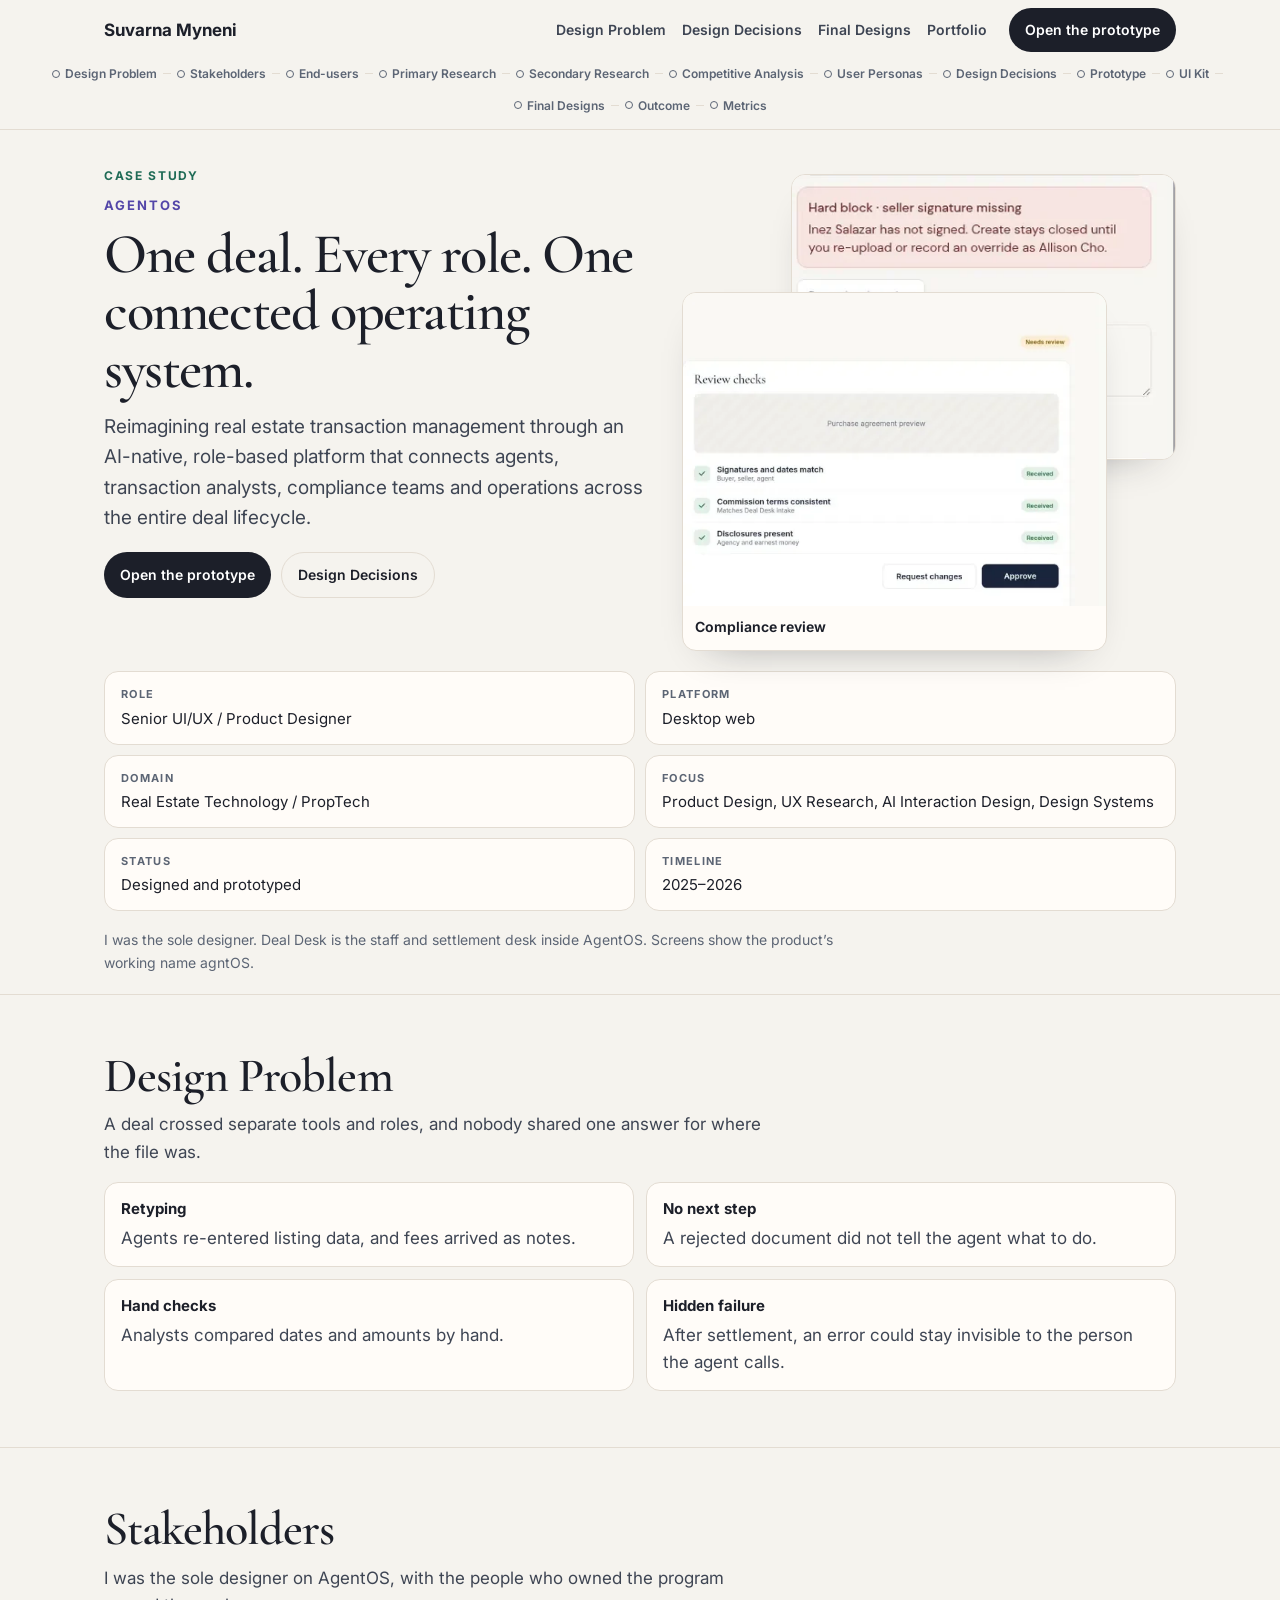
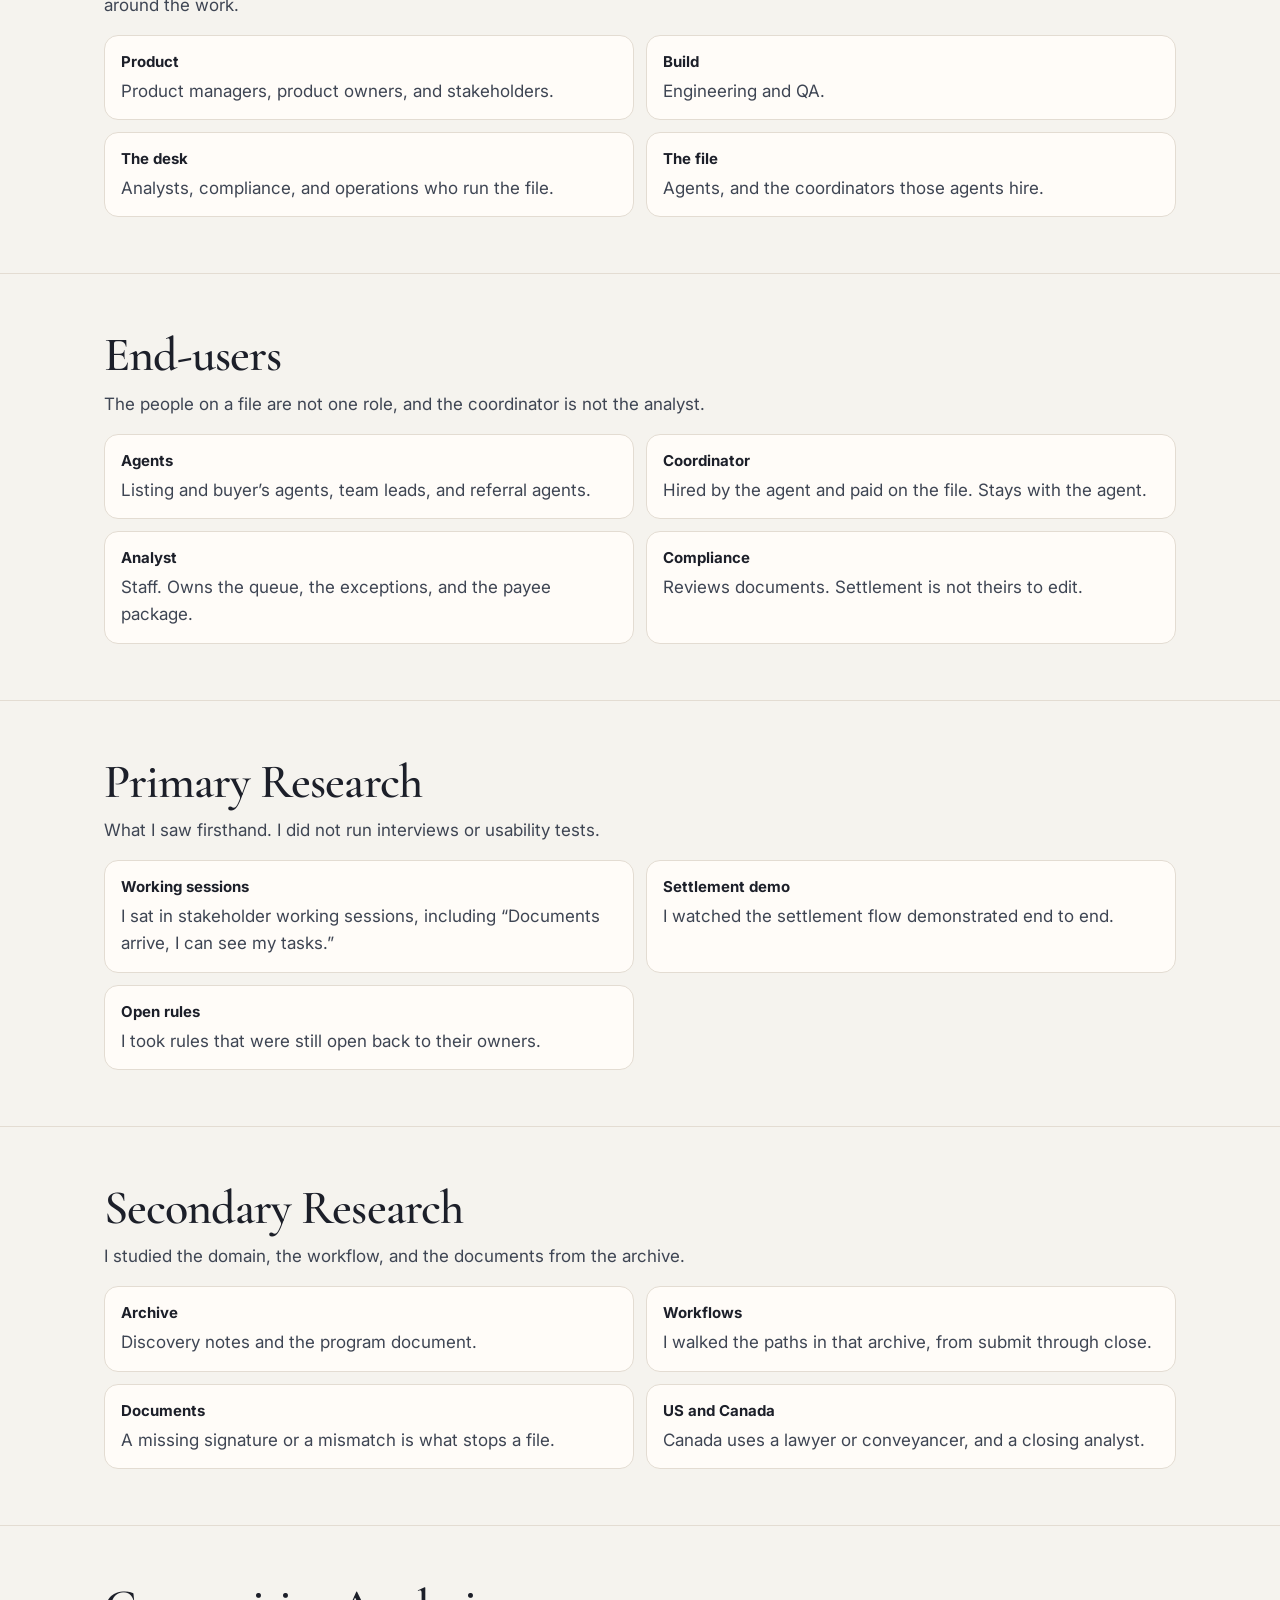
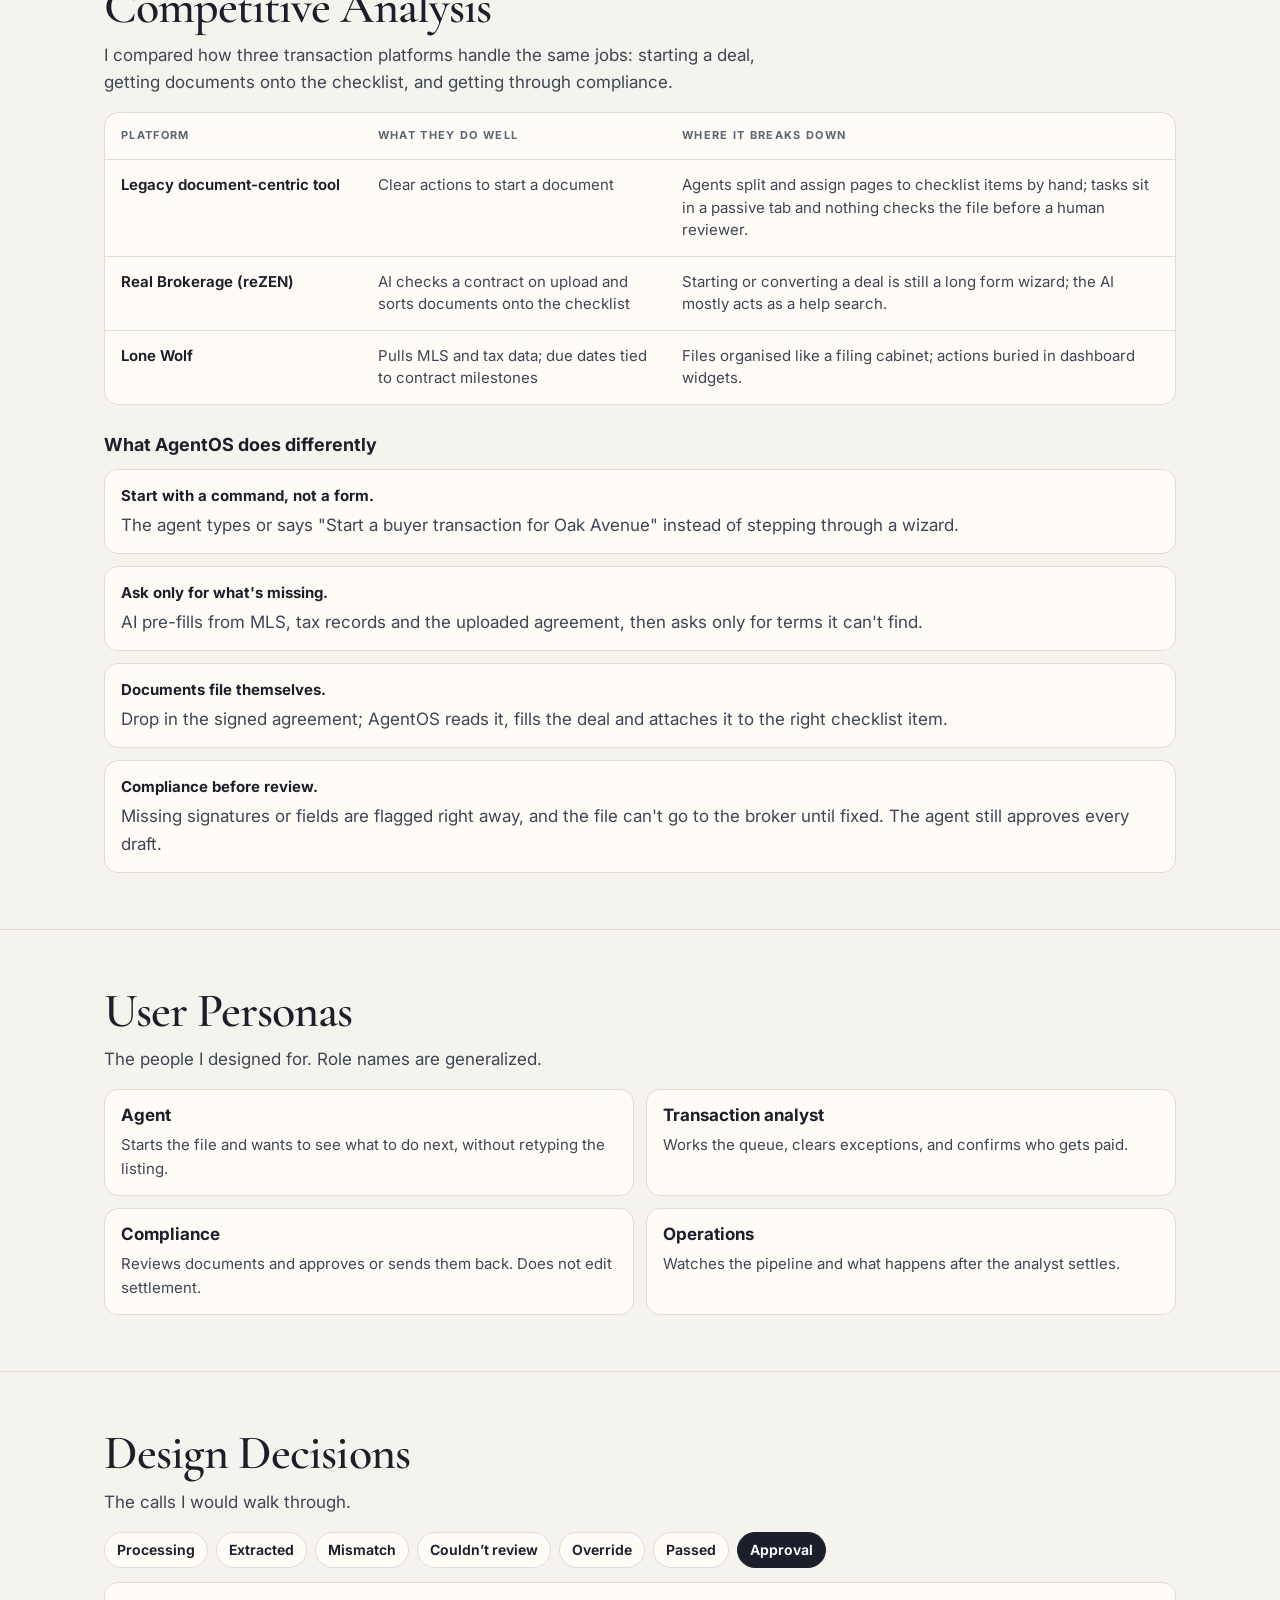
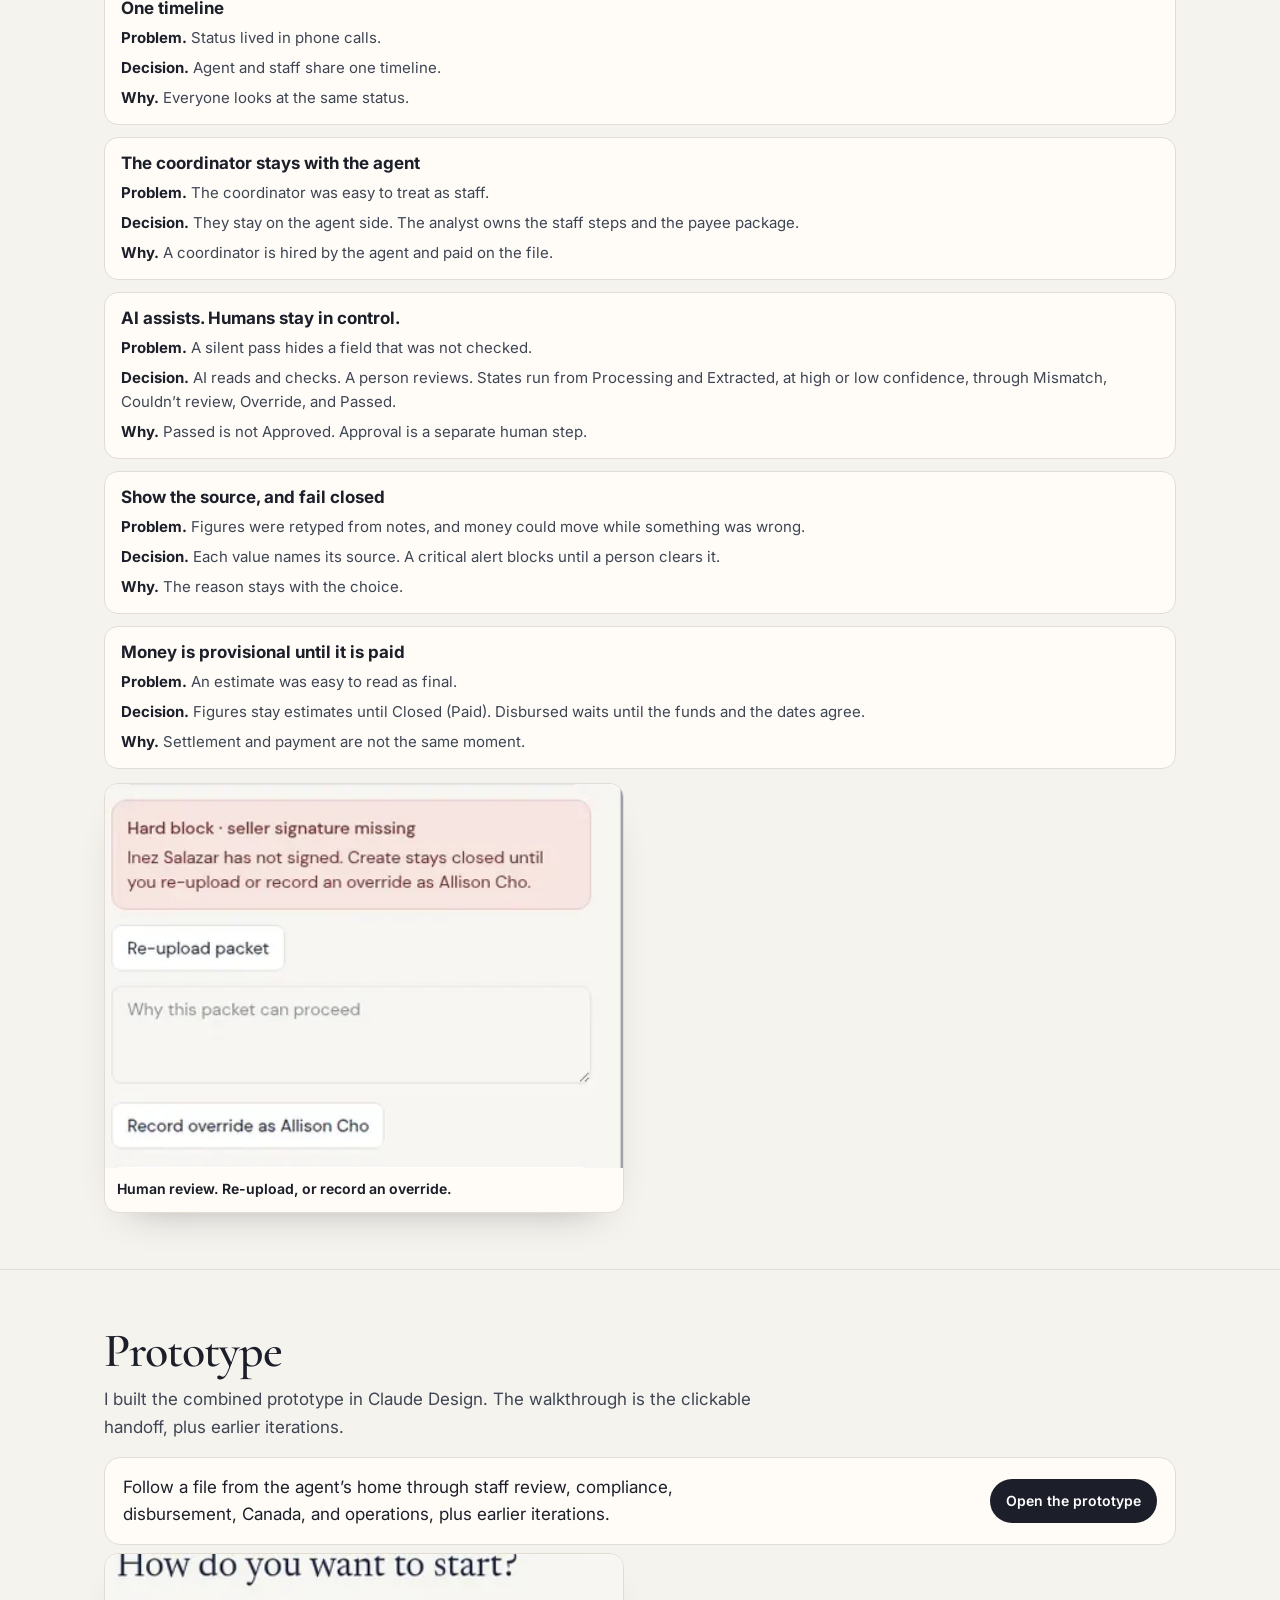
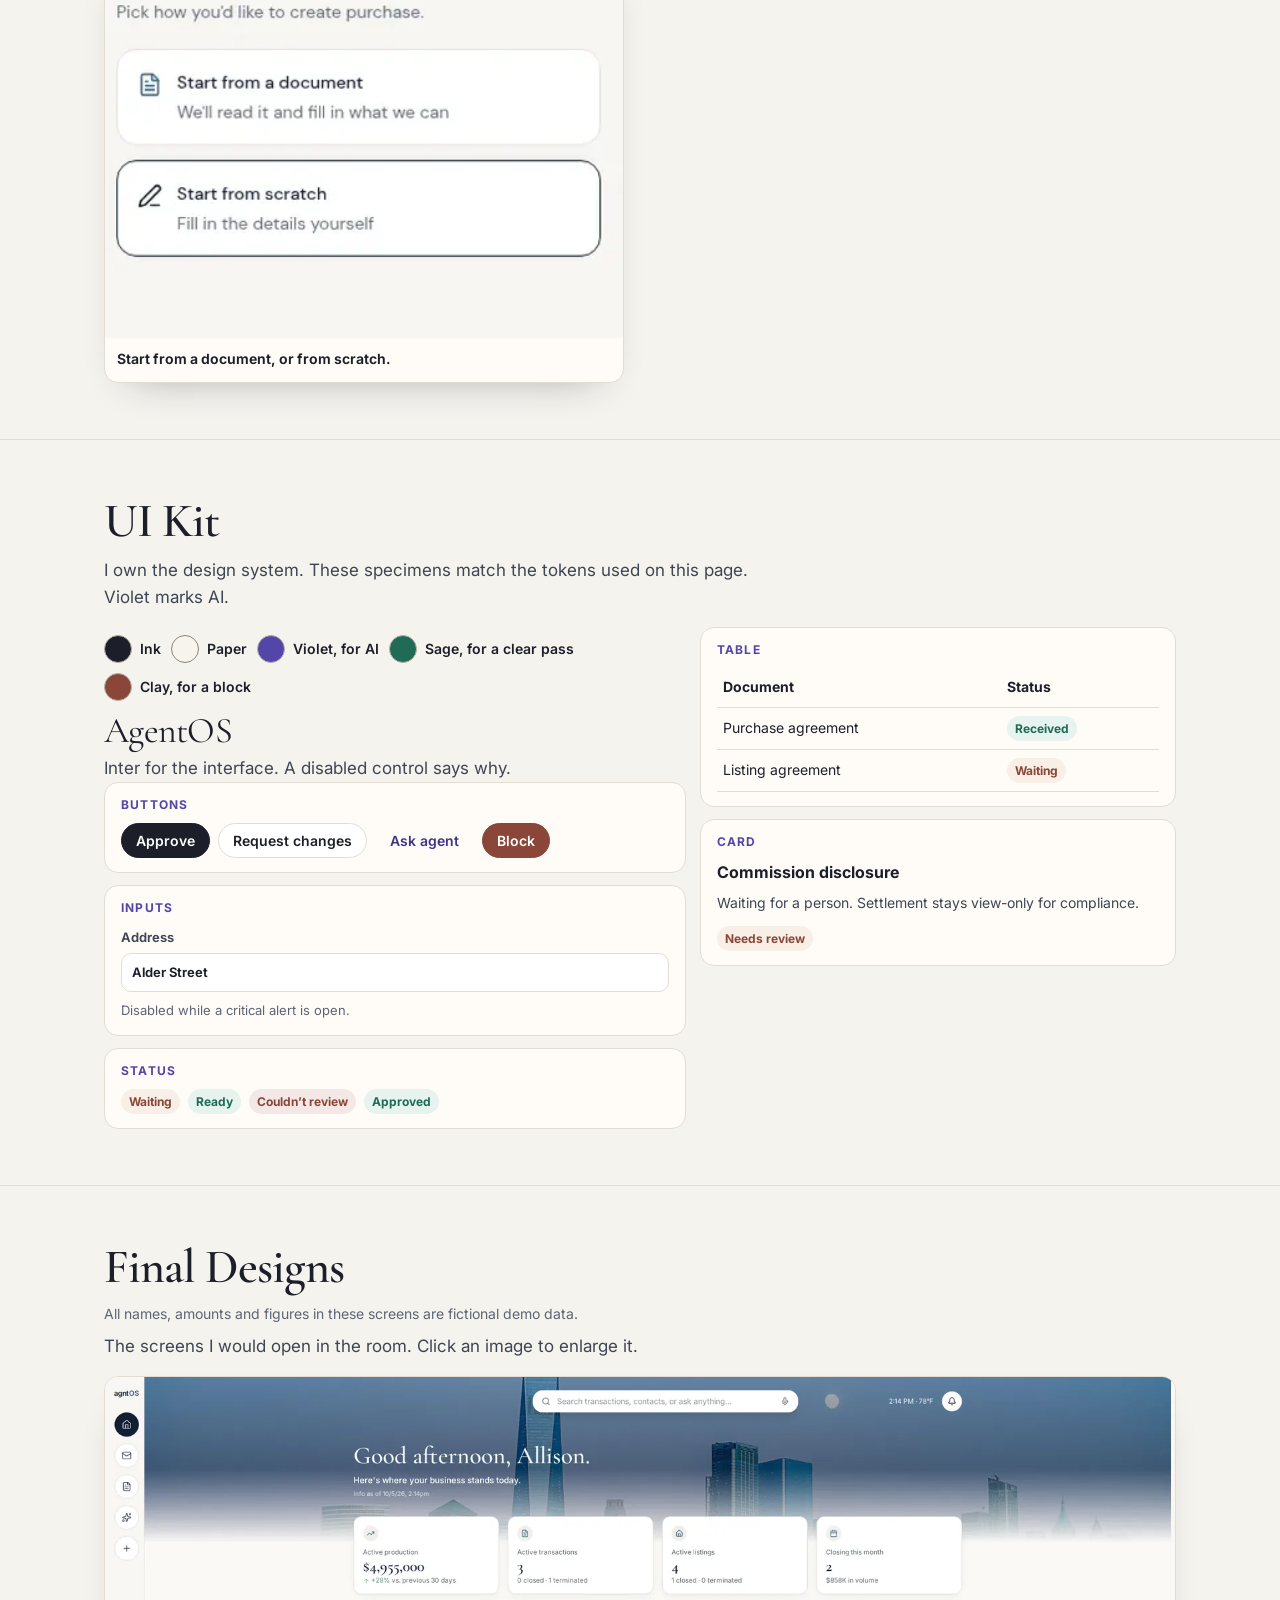
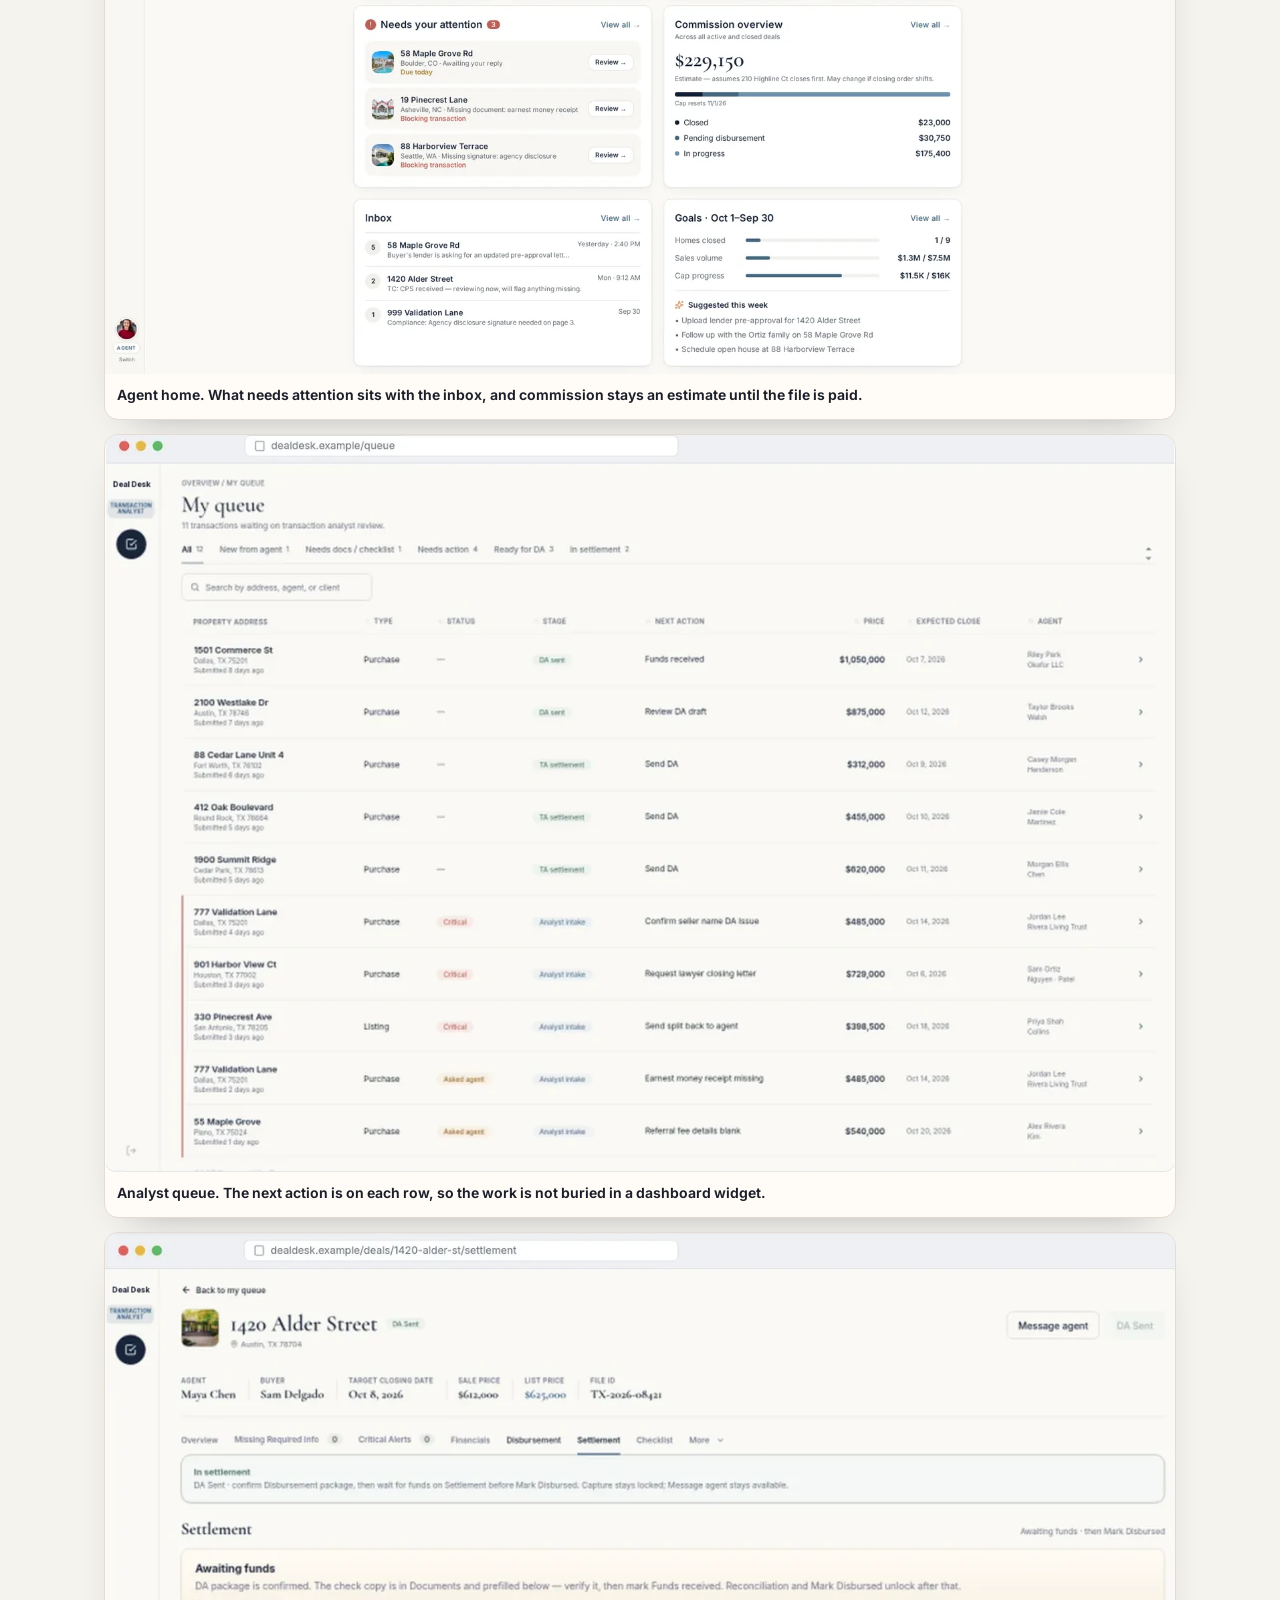
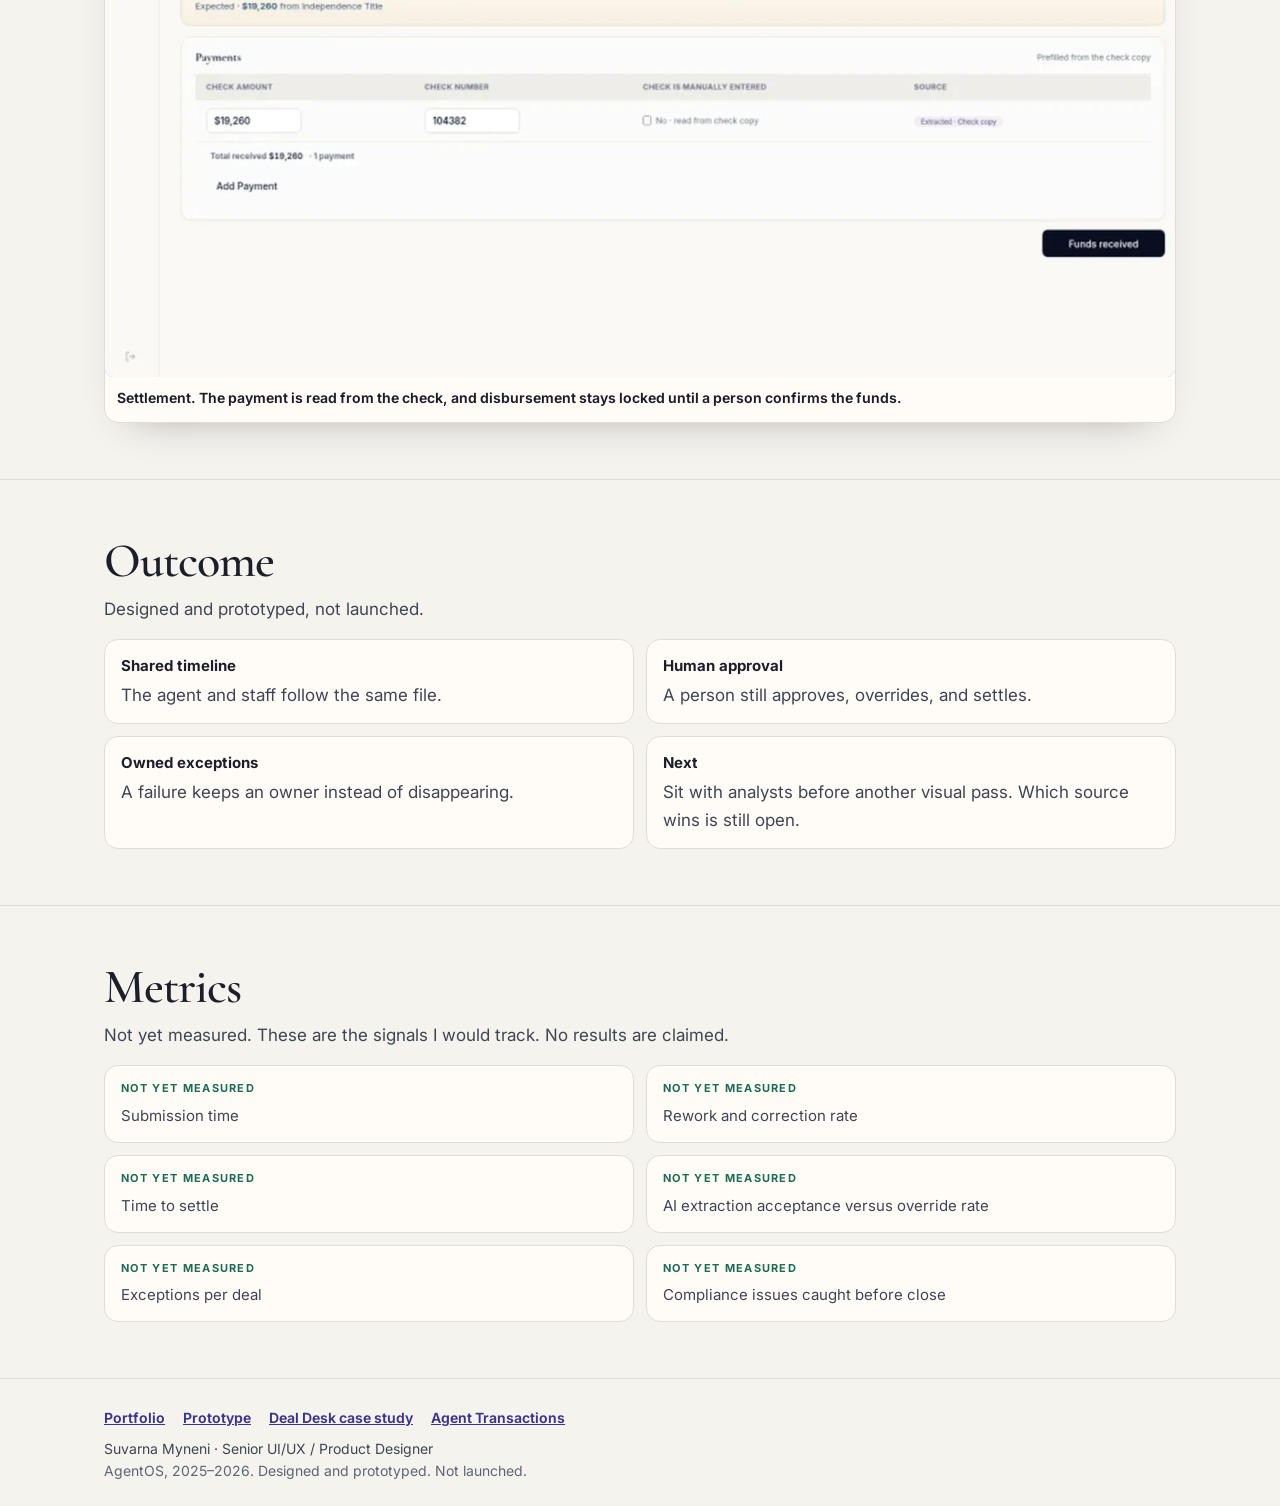
==== commit ba4c72a3: "Add competitive analysis and full final-design screens. Replace the competitive section with the thr" ====
--- a/agentos/index.html
+++ b/agentos/index.html
@@ -151,25 +151,42 @@
 <section id="competitive-analysis">
   <div class="wrap">
     <h2>Competitive Analysis</h2>
-    <p class="intro">Patterns I wanted to avoid, and what AgentOS does instead. Not a vendor comparison.</p>
-    <div class="compare">
-      <article>
-        <h3>Patterns I wanted to avoid</h3>
-        <ul>
-          <li>A step that lives apart from the file.</li>
-          <li>A figure that gets retyped with no source.</li>
-          <li>A document check that looks like an approval.</li>
-        </ul>
-      </article>
-      <article>
-        <h3>What AgentOS does instead</h3>
-        <ul>
-          <li>Every role looks at the same timeline.</li>
-          <li>The source stays attached to the value.</li>
-          <li>A person approves, overrides, or sends it back.</li>
-        </ul>
-      </article>
-    </div>
+    <p class="intro">I compared how three transaction platforms handle the same jobs: starting a deal, getting documents onto the checklist, and getting through compliance.</p>
+    <div class="matrix-wrap">
+      <table class="matrix">
+        <thead>
+          <tr>
+            <th scope="col">Platform</th>
+            <th scope="col">What they do well</th>
+            <th scope="col">Where it breaks down</th>
+          </tr>
+        </thead>
+        <tbody>
+          <tr>
+            <td data-label="Platform">Legacy document-centric tool</td>
+            <td data-label="What they do well">Clear actions to start a document</td>
+            <td data-label="Where it breaks down">Agents split and assign pages to checklist items by hand; tasks sit in a passive tab and nothing checks the file before a human reviewer.</td>
+          </tr>
+          <tr>
+            <td data-label="Platform">Real Brokerage (reZEN)</td>
+            <td data-label="What they do well">AI checks a contract on upload and sorts documents onto the checklist</td>
+            <td data-label="Where it breaks down">Starting or converting a deal is still a long form wizard; the AI mostly acts as a help search.</td>
+          </tr>
+          <tr>
+            <td data-label="Platform">Lone Wolf</td>
+            <td data-label="What they do well">Pulls MLS and tax data; due dates tied to contract milestones</td>
+            <td data-label="Where it breaks down">Files organised like a filing cabinet; actions buried in dashboard widgets.</td>
+          </tr>
+        </tbody>
+      </table>
+    </div>
+    <h3 class="subhead">What AgentOS does differently</h3>
+    <ul class="points differs">
+      <li><strong>Start with a command, not a form.</strong> The agent types or says "Start a buyer transaction for Oak Avenue" instead of stepping through a wizard.</li>
+      <li><strong>Ask only for what's missing.</strong> AI pre-fills from MLS, tax records and the uploaded agreement, then asks only for terms it can't find.</li>
+      <li><strong>Documents file themselves.</strong> Drop in the signed agreement; AgentOS reads it, fills the deal and attaches it to the right checklist item.</li>
+      <li><strong>Compliance before review.</strong> Missing signatures or fields are flagged right away, and the file can't go to the broker until fixed. The agent still approves every draft.</li>
+    </ul>
   </div>
 </section>
 
@@ -343,19 +360,26 @@
 <section id="final-designs">
   <div class="wrap">
     <h2>Final Designs</h2>
-    <p class="intro">The screens I would open in the room. Click an image to enlarge it. Payee totals stay in the prototype: the analyst confirms that package, and it stays closed until the totals agree.</p>
+    <p class="note">All names, amounts and figures in these screens are fictional demo data.</p>
+    <p class="intro">The screens I would open in the room. Click an image to enlarge it.</p>
     <div class="gallery">
       <figure class="frame">
-        <button type="button" class="shot" data-zoom data-caption="Document review. A missing signature blocks create until a person re-uploads or records an override.">
-          <img loading="lazy" src="img/final-doc.webp" alt="A missing seller signature blocks create until re-upload or a named override." width="420" height="311">
+        <button type="button" class="shot" data-zoom data-caption="Agent home. What needs attention sits with the inbox, and commission stays an estimate until the file is paid.">
+          <img loading="lazy" src="img/final-agent-home.webp" alt="Agent home, with what needs attention beside the inbox and commission kept as an estimate." width="1600" height="893">
         </button>
-        <figcaption><a href="../walkthrough.html#06">Document review. A missing signature blocks create until a person acts.</a></figcaption>
+        <figcaption><a href="../walkthrough.html#54">Agent home. What needs attention sits with the inbox, and commission stays an estimate until the file is paid.</a></figcaption>
       </figure>
       <figure class="frame">
-        <button type="button" class="shot" data-zoom data-caption="Compliance. A person requests changes or approves. Settlement is view-only here.">
-          <img loading="lazy" src="img/hero-review.webp" alt="Compliance review checks, with Request changes and Approve." width="570" height="422">
+        <button type="button" class="shot" data-zoom data-caption="Analyst queue. The next action is on each row, so the work is not buried in a dashboard widget.">
+          <img loading="lazy" src="img/final-analyst-queue.webp" alt="Transaction analyst queue, with the next action on each row." width="1296" height="893">
         </button>
-        <figcaption><a href="../walkthrough.html#20">Compliance. A person requests changes or approves.</a></figcaption>
+        <figcaption><a href="../walkthrough.html#21">Analyst queue. The next action is on each row, so the work is not buried in a dashboard widget.</a></figcaption>
+      </figure>
+      <figure class="frame">
+        <button type="button" class="shot" data-zoom data-caption="Settlement. The payment is read from the check, and disbursement stays locked until a person confirms the funds.">
+          <img loading="lazy" src="img/final-settlement.webp" alt="Settlement, with the payment read from the check and disbursement locked until a person confirms the funds." width="1283" height="893">
+        </button>
+        <figcaption><a href="../walkthrough.html#40">Settlement. The payment is read from the check, and disbursement stays locked until a person confirms the funds.</a></figcaption>
       </figure>
     </div>
   </div>
--- a/agentos/style.css
+++ b/agentos/style.css
@@ -48,17 +48,23 @@
 }
 .btn.ghost{background:transparent;color:var(--ink)!important;border:1px solid var(--line)}
 .btn.ghost:hover{background:#fff}
-.rail{display:flex;align-items:center;padding:0 24px 10px;max-width:var(--wrap);margin:0 auto}
+.rail{display:flex;align-items:center;padding:0 16px 10px;max-width:none;margin:0 auto}
 .rail ol{
-  list-style:none;display:flex;flex-wrap:wrap;gap:4px 0;margin:0;padding:0;
+  list-style:none;display:flex;flex-wrap:wrap;justify-content:center;gap:4px 0;margin:0;padding:0;
   flex:1 1 auto;min-width:0;
 }
 .rail a{
-  display:flex;align-items:center;gap:6px;text-decoration:none;color:var(--soft);
-  font-size:12.5px;font-weight:600;padding:4px 0;white-space:nowrap;
+  display:flex;align-items:center;gap:5px;text-decoration:none;color:var(--soft);
+  font-size:12px;font-weight:600;padding:4px 0;white-space:nowrap;
 }
 .rail li{display:flex;align-items:center}
-.rail li:not(:last-child)::after{content:"";width:10px;height:1px;background:var(--line);margin:0 8px;flex:0 0 auto}
+.rail li:not(:last-child)::after{content:"";width:8px;height:1px;background:var(--line);margin:0 6px;flex:0 0 auto}
+@media(min-width:1440px){
+  .rail{padding:0 12px 8px}
+  .rail ol{flex-wrap:nowrap}
+  .rail a{font-size:12px;gap:4px}
+  .rail li:not(:last-child)::after{width:6px;margin:0 5px}
+}
 .rail a .dot{width:8px;height:8px;border-radius:50%;border:1.5px solid currentColor;flex:0 0 auto}
 .rail a.on{color:var(--ink)}
 .rail a.on .dot{background:var(--sage);border-color:var(--sage)}
@@ -113,15 +119,27 @@
 .compare{grid-template-columns:1fr 1fr}
 .compare ul{margin:0;padding-left:18px}
 .compare li{margin:6px 0}
+.matrix-wrap{border:1px solid var(--line);border-radius:14px;overflow:hidden;background:var(--card)}
+.matrix{width:100%;border-collapse:collapse;font-size:15px;background:transparent}
+.matrix th,.matrix td{text-align:left;vertical-align:top;padding:14px 16px;border-bottom:1px solid var(--line)}
+.matrix th{font-size:11px;letter-spacing:.12em;text-transform:uppercase;color:var(--soft);font-weight:700}
+.matrix td{color:var(--muted);line-height:1.5}
+.matrix td:first-child{color:var(--ink);font-weight:650;width:24%}
+.matrix tr:last-child td{border-bottom:0}
+h3.subhead{margin:28px 0 12px;font-size:18px}
+.points.differs{grid-template-columns:1fr}
+#final-designs h2+.note{margin:2px 0 8px}
 .personas{grid-template-columns:1fr 1fr}
 .persona p,.decision p,.metric p{margin:0;color:var(--muted);font-size:15px}
 .decisions{grid-template-columns:1fr}
 .decision p+p{margin-top:6px}
 .decision b{color:var(--ink)}
 .gallery,.pair{display:grid;grid-template-columns:1fr 1fr;gap:14px;margin-top:8px;align-items:start}
+.gallery{grid-template-columns:1fr}
 .shot{display:block;width:100%;padding:0;border:0;background:transparent;cursor:zoom-in;line-height:0}
 .shot img{width:100%;height:auto;object-fit:contain;object-position:top center;vertical-align:top}
-.gallery .shot img,.pair .shot img,.decision-shot .shot img{aspect-ratio:27/20;object-fit:cover;object-position:top center}
+.pair .shot img,.decision-shot .shot img{aspect-ratio:27/20;object-fit:cover;object-position:top center}
+.gallery .shot img{width:100%;max-width:100%;height:auto;object-fit:contain}
 .gallery .frame,.pair .frame{height:auto}
 .frame{
   background:var(--card);border:1px solid var(--line);border-radius:14px;overflow:hidden;
@@ -188,7 +206,7 @@
   border:0;padding:12px;border-radius:16px;background:var(--card);color:var(--ink);overflow:auto;
 }
 dialog#lightbox::backdrop{background:rgba(20,18,16,.72)}
-dialog#lightbox img{width:100%;height:auto;max-height:calc(100vh - 140px);object-fit:contain;border-radius:10px;background:#fff}
+dialog#lightbox img{width:100%;max-width:100%;height:auto;max-height:calc(100vh - 140px);object-fit:contain;border-radius:10px;background:#fff}
 dialog#lightbox p{margin:8px 4px 4px;color:var(--muted);font-size:14px}
 dialog#lightbox form{display:flex;justify-content:flex-end;margin:0}
 @media(max-width:1100px){
@@ -200,7 +218,8 @@
   .hero-grid>.composition{width:100%;margin-top:4px;margin-left:0}
   .composition .back{display:none}
   .composition .front{width:100%;margin-top:0}
-  .points,.personas,.compare,.metrics,.gallery,.kit{grid-template-columns:1fr 1fr}
+  .points,.personas,.compare,.metrics,.kit{grid-template-columns:1fr 1fr}
+  .points.differs{grid-template-columns:1fr}
 }
 @media(max-width:760px){
   .rail{position:relative}
@@ -222,8 +241,16 @@
   h1{font-size:38px}
   .to-top{right:10px;bottom:10px;width:36px;height:36px;padding:0;font-size:16px;line-height:36px}
   .gallery,.pair{padding-bottom:48px}
-  dialog#lightbox{width:calc(100vw - 12px);max-height:calc(100vh - 12px);padding:8px}
-  dialog#lightbox img{width:max(100%,720px);max-width:none;max-height:none}
+  .matrix thead{display:none}
+  .matrix,.matrix tbody,.matrix tr,.matrix td{display:block;width:auto}
+  .matrix-wrap{border:0;background:transparent;overflow:visible}
+  .matrix tr{background:var(--card);border:1px solid var(--line);border-radius:14px;margin:0 0 12px;overflow:hidden}
+  .matrix td{border-bottom:1px solid var(--line);padding:12px 14px}
+  .matrix td:last-child{border-bottom:0}
+  .matrix td:first-child{width:auto}
+  .matrix td::before{content:attr(data-label);display:block;font-size:11px;letter-spacing:.12em;text-transform:uppercase;color:var(--soft);font-weight:700;margin-bottom:4px}
+  dialog#lightbox{width:calc(100vw - 12px);max-width:calc(100vw - 12px);max-height:calc(100vh - 12px);padding:8px;overflow-x:hidden}
+  dialog#lightbox img{width:100%;max-width:100%;height:auto;max-height:calc(100vh - 120px);object-fit:contain}
 }
 @media(prefers-reduced-motion:reduce){
   html{scroll-behavior:auto}
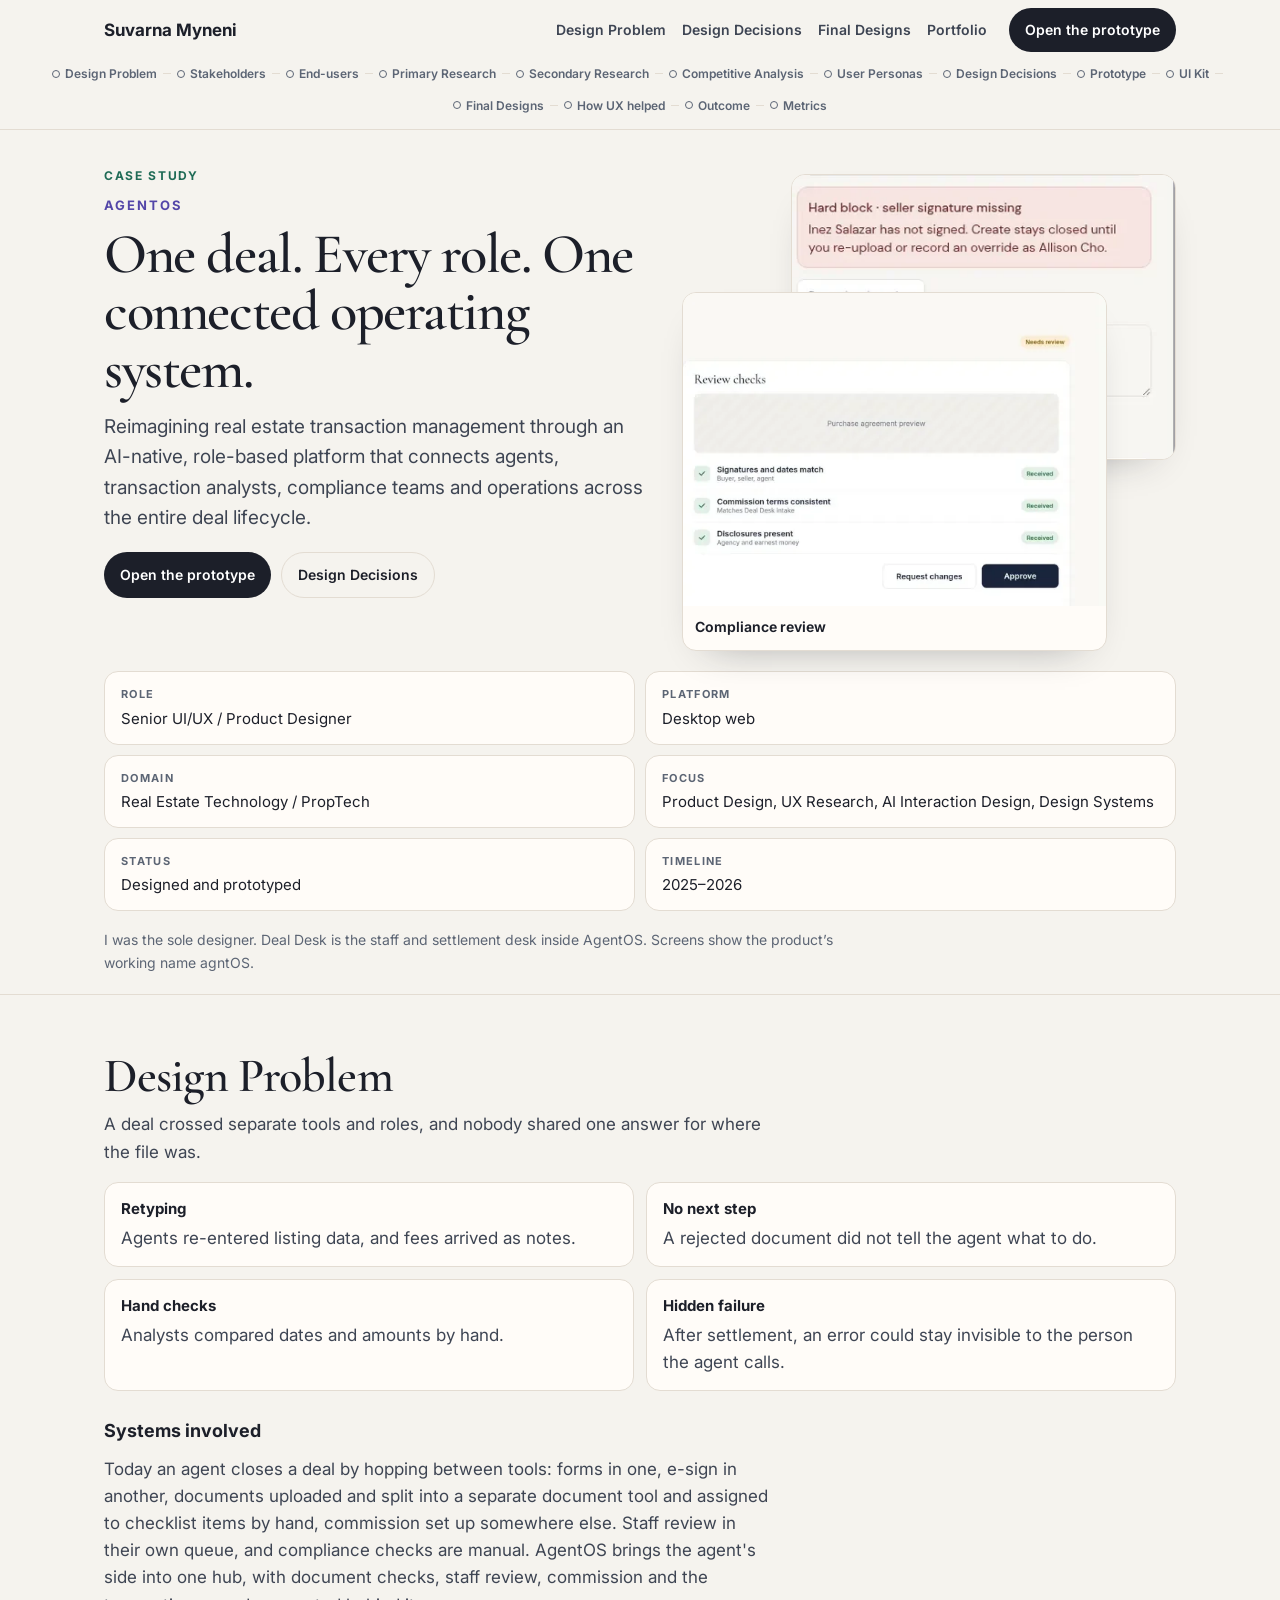
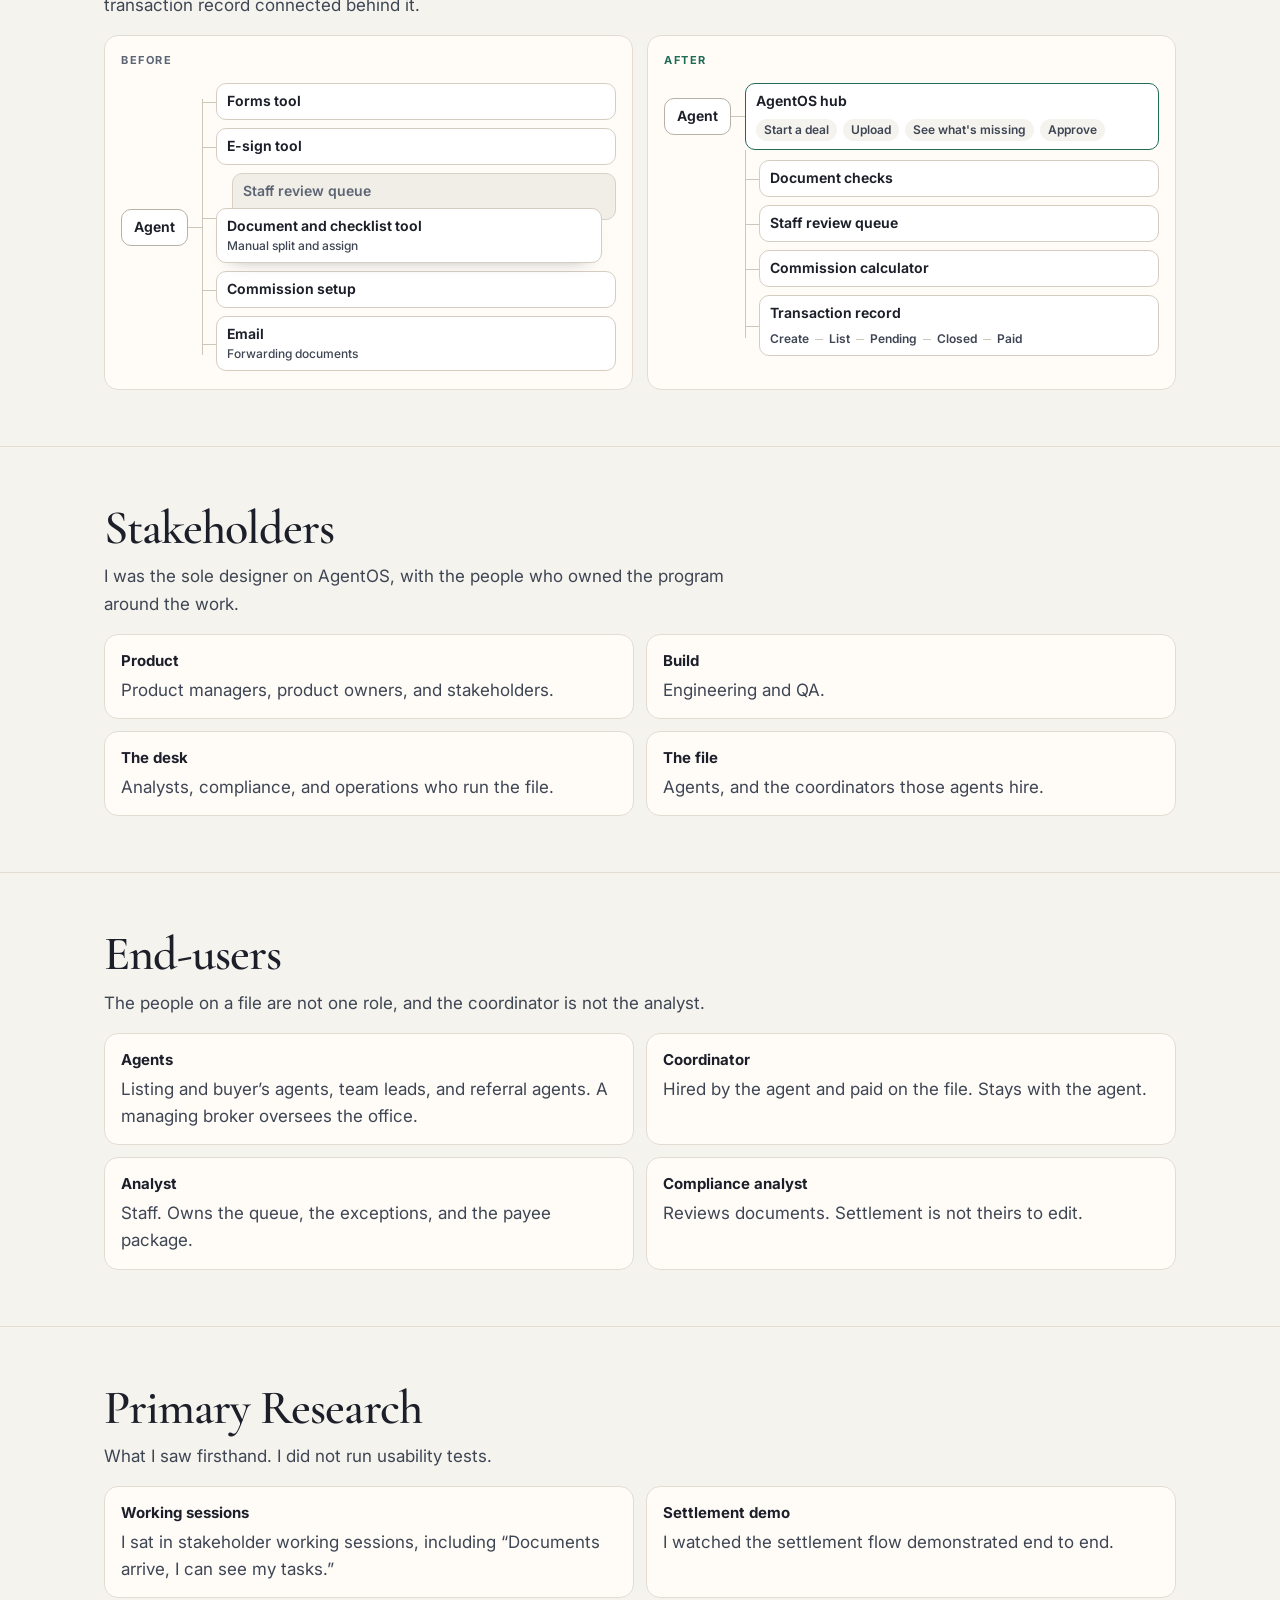
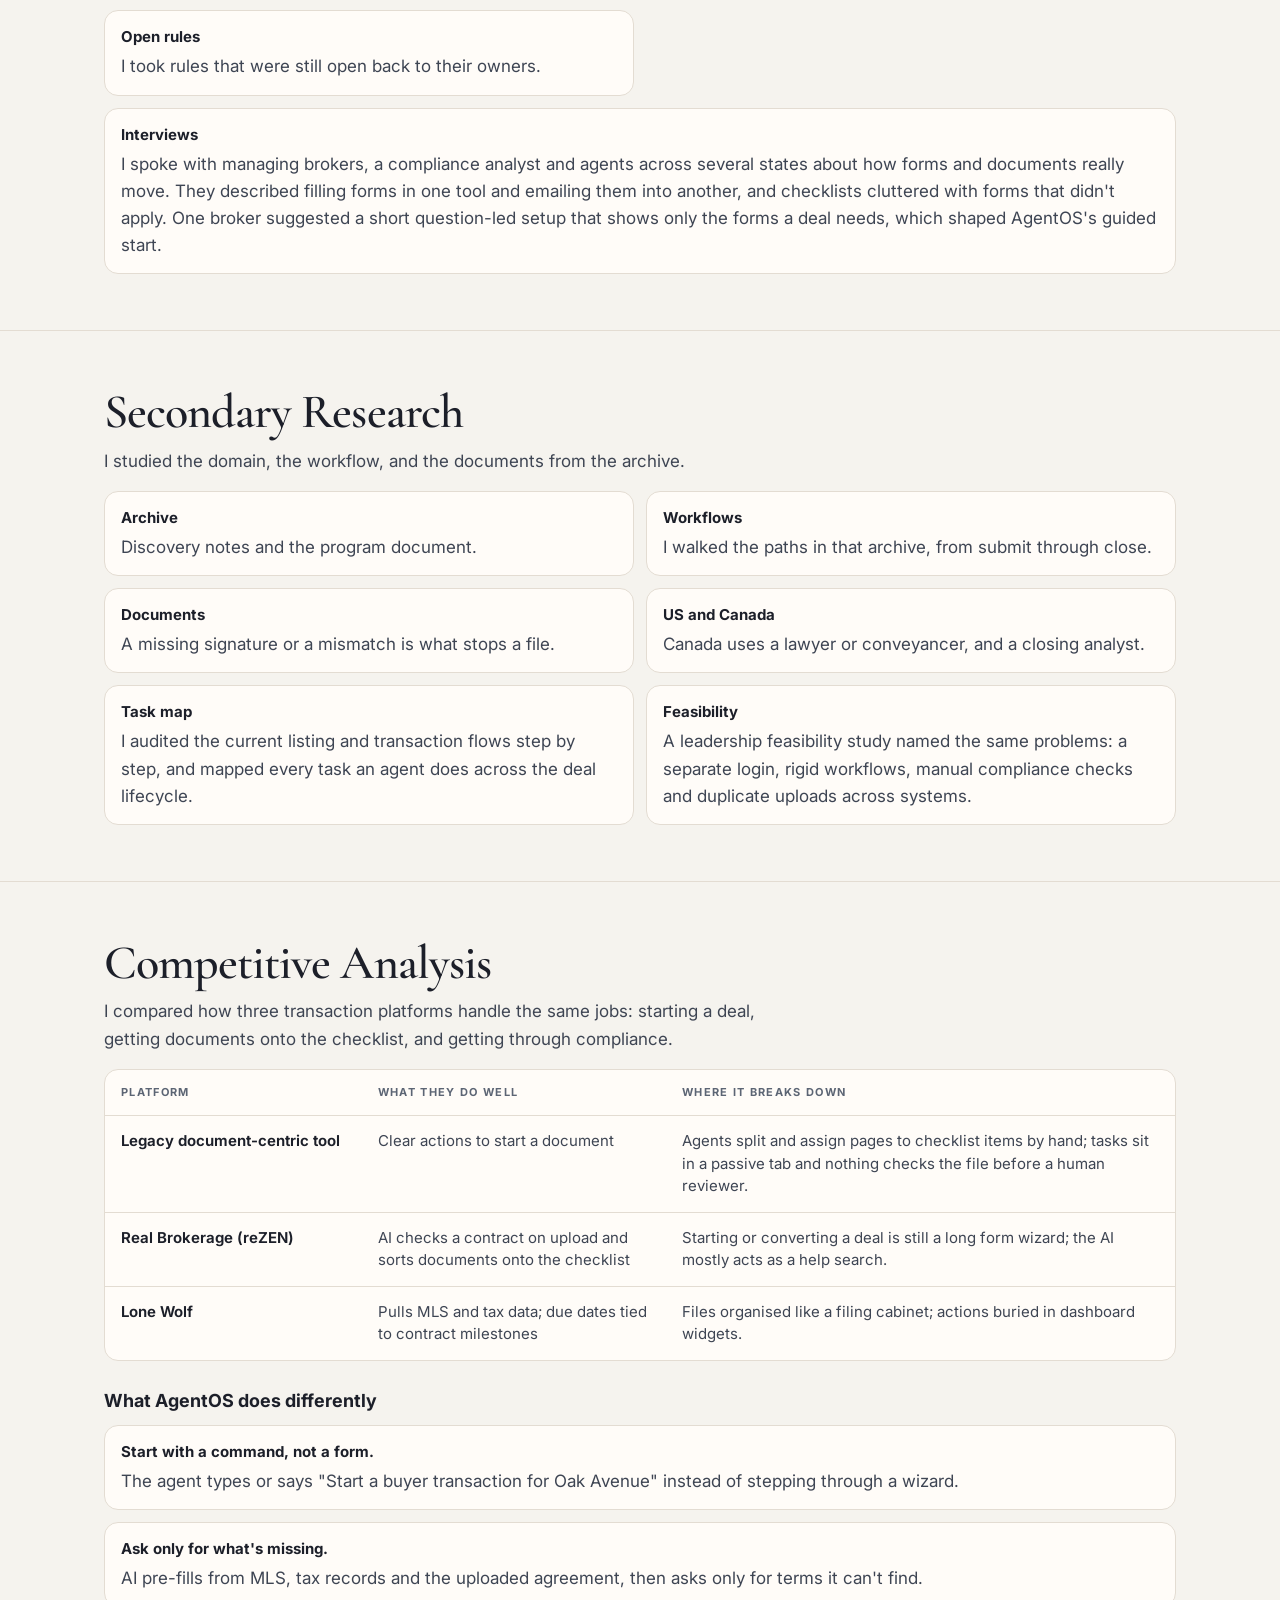
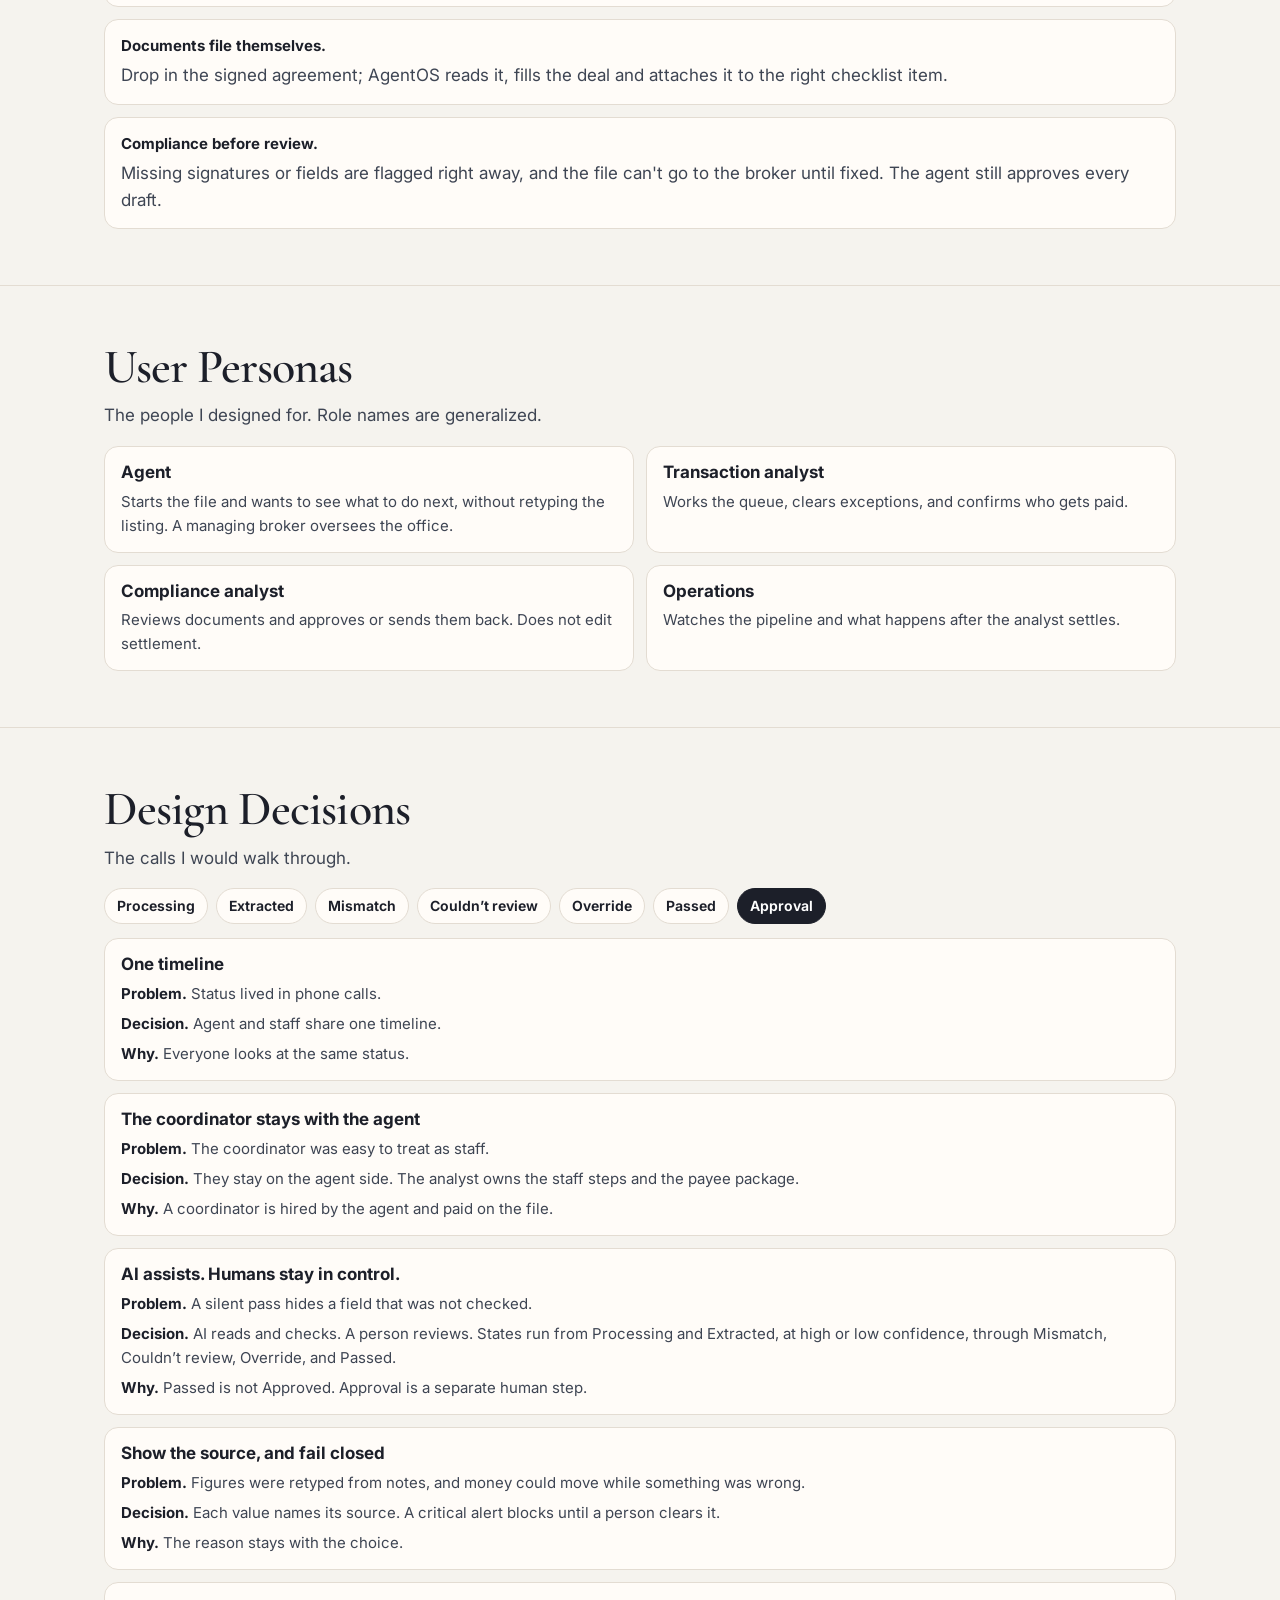
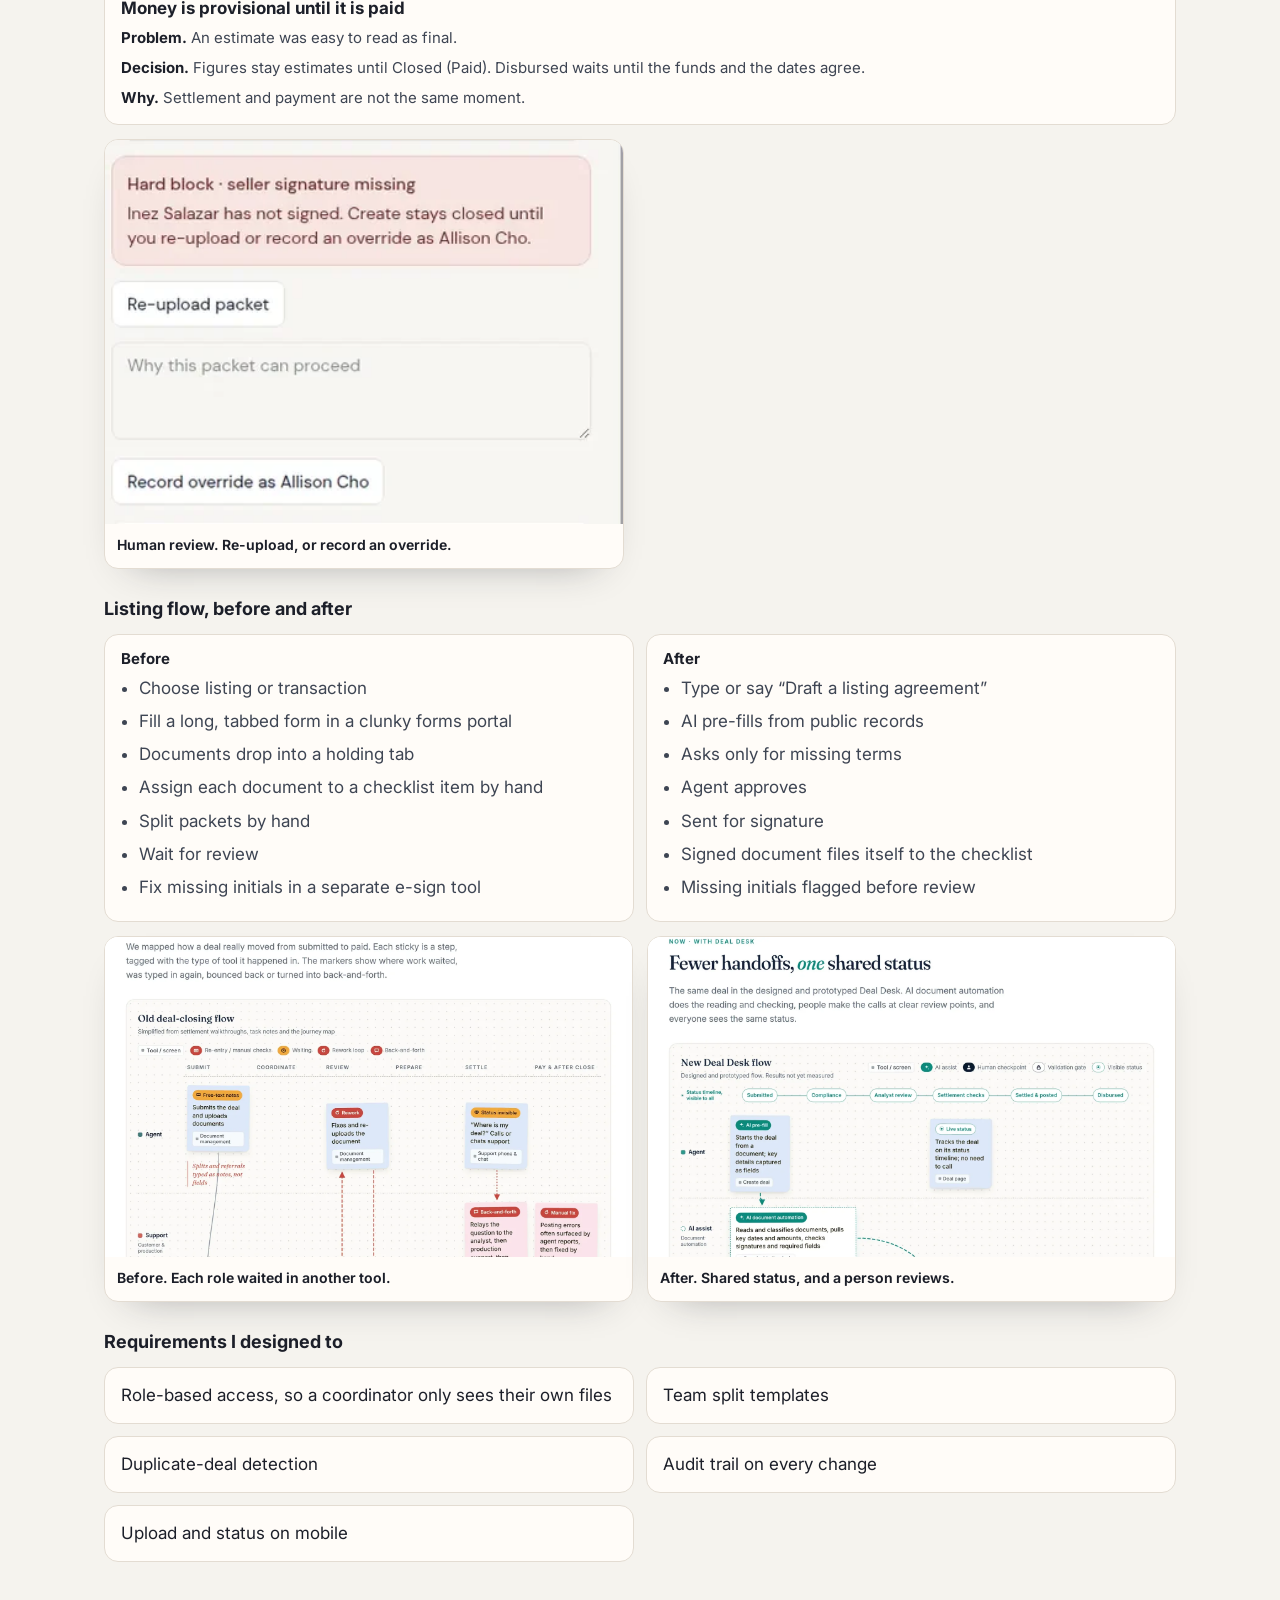
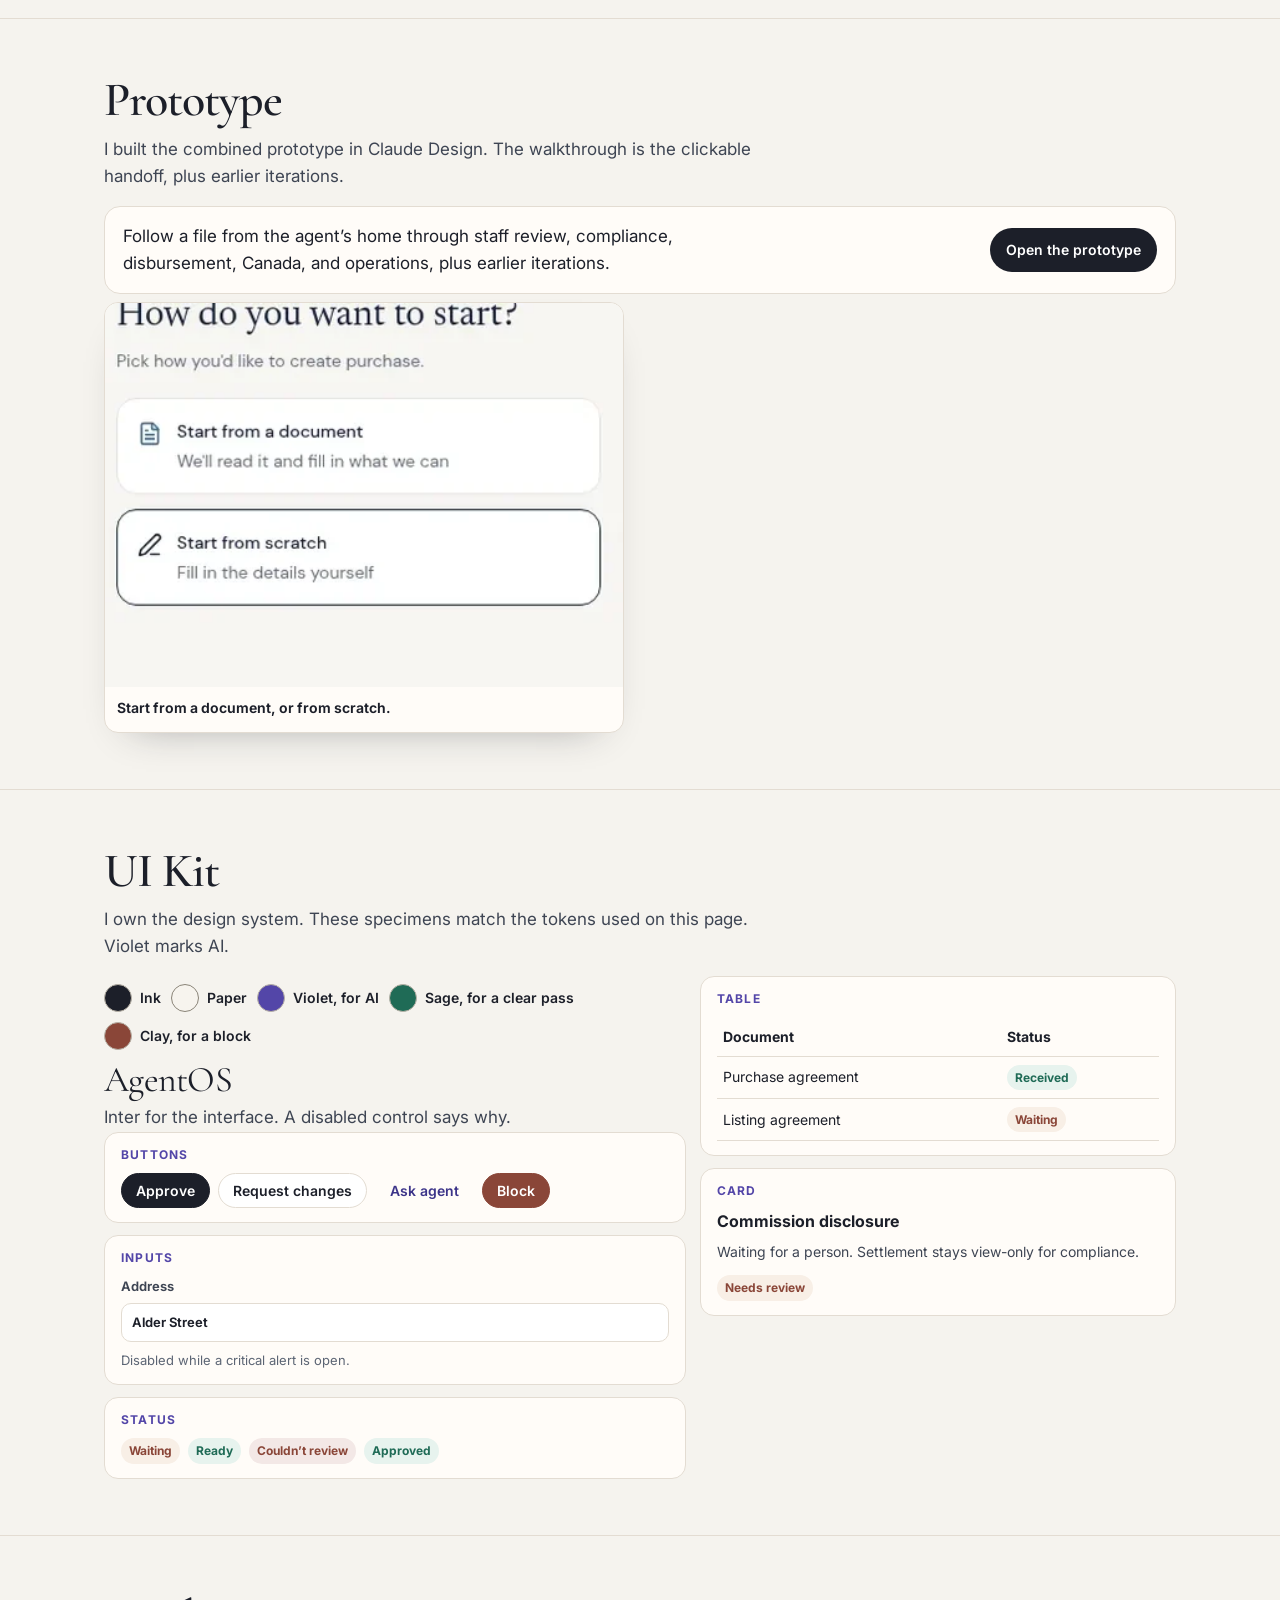
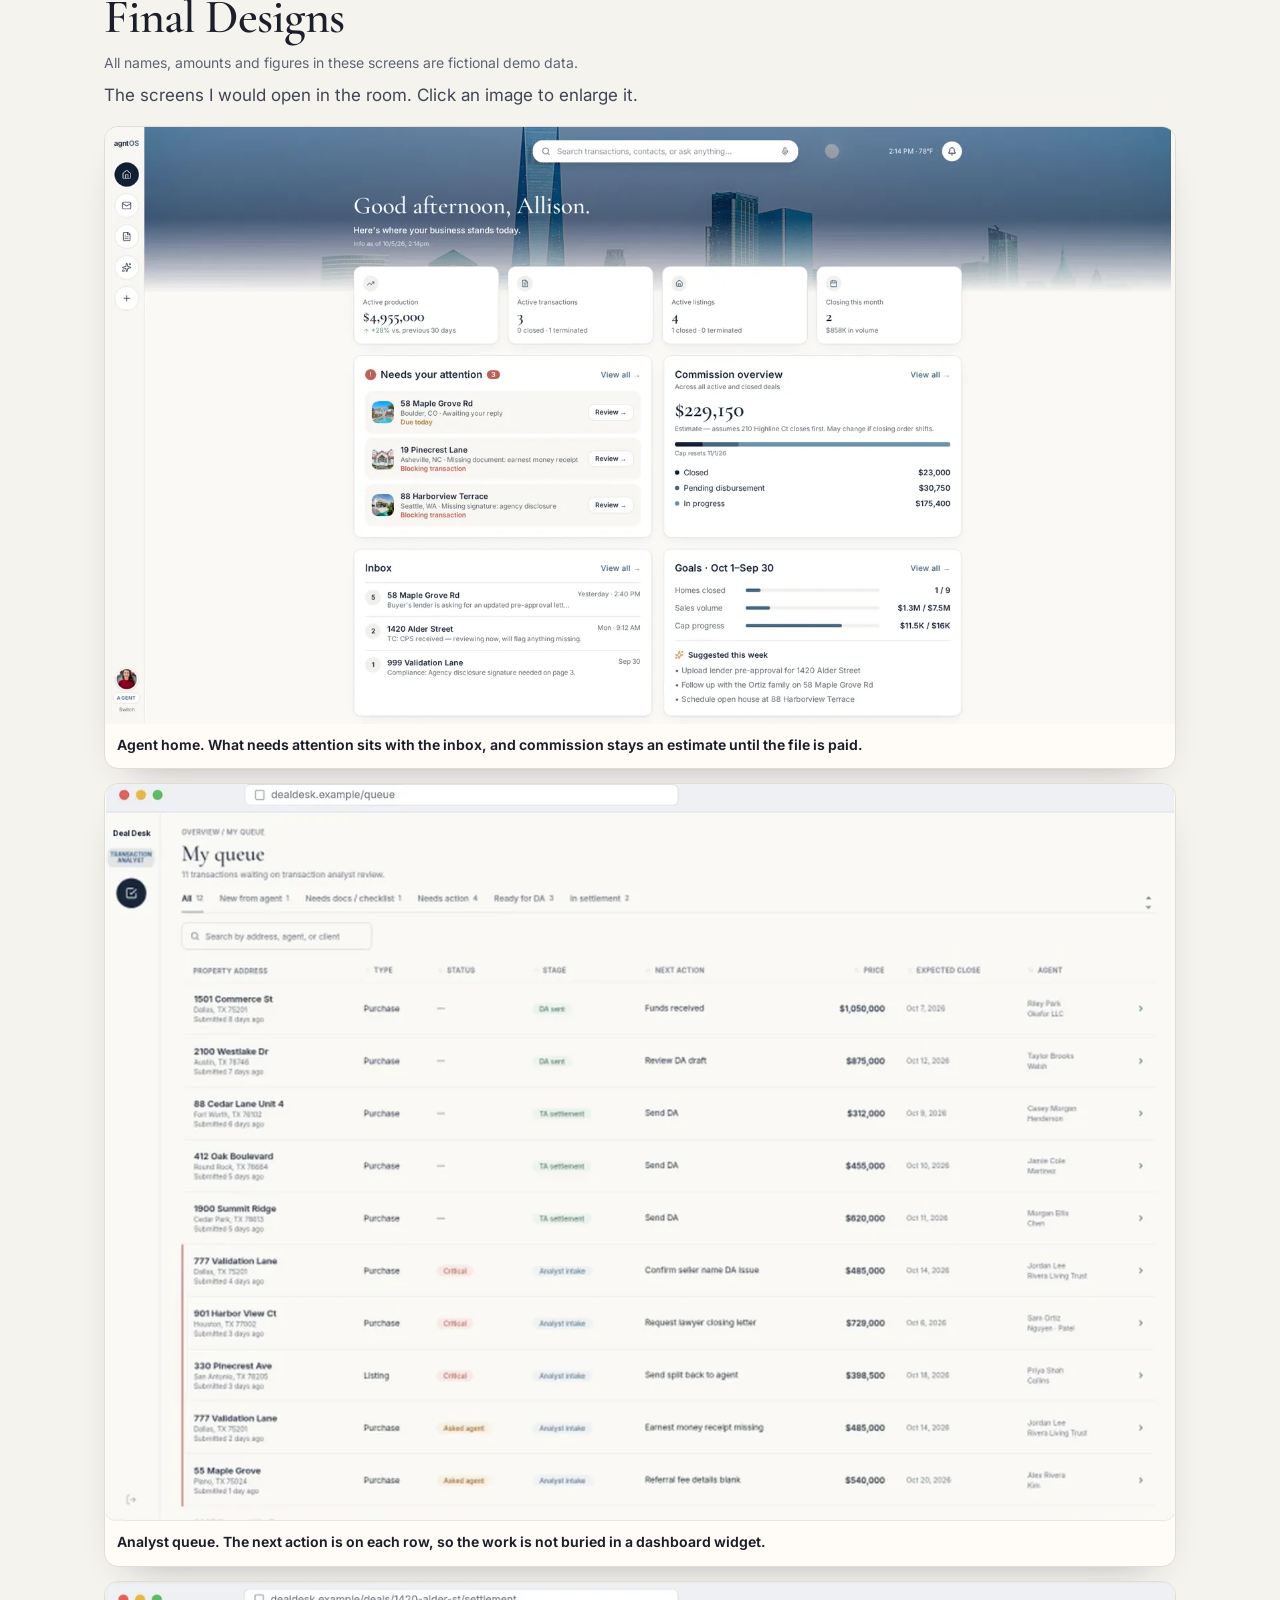
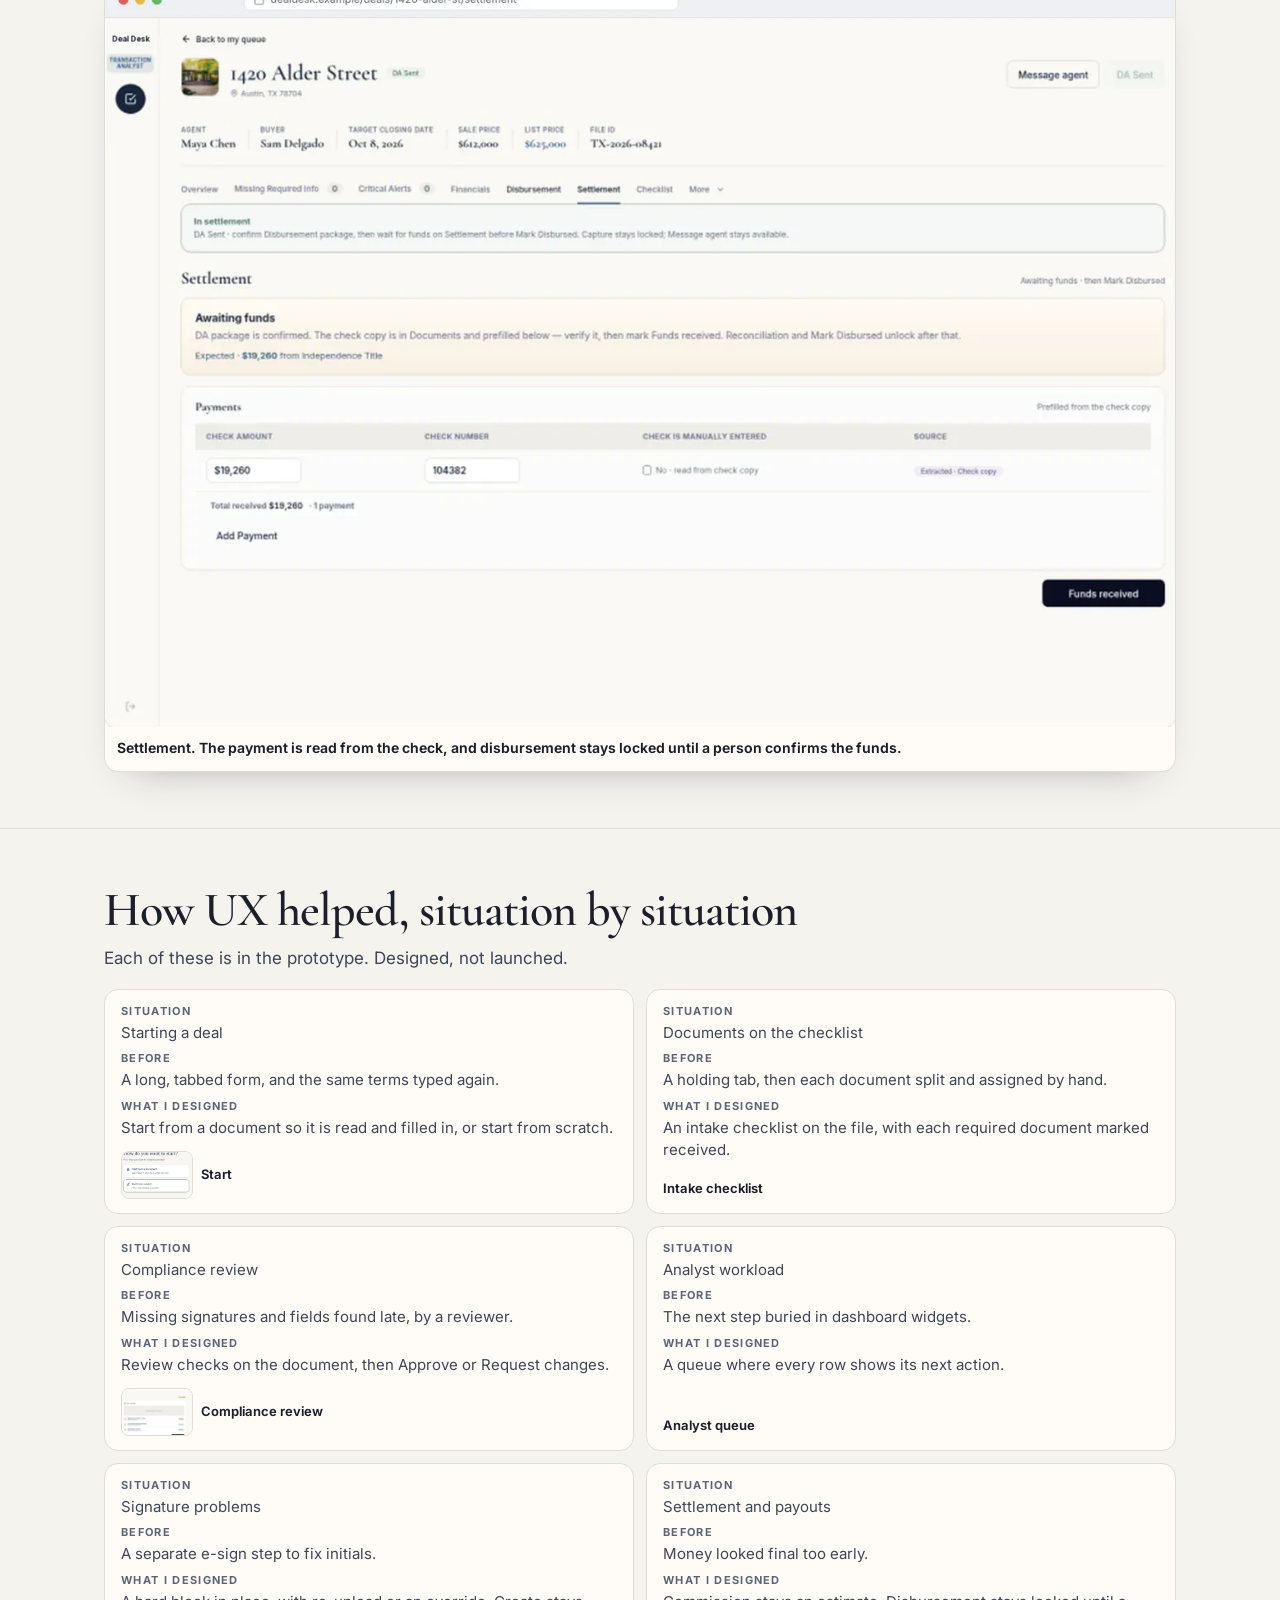
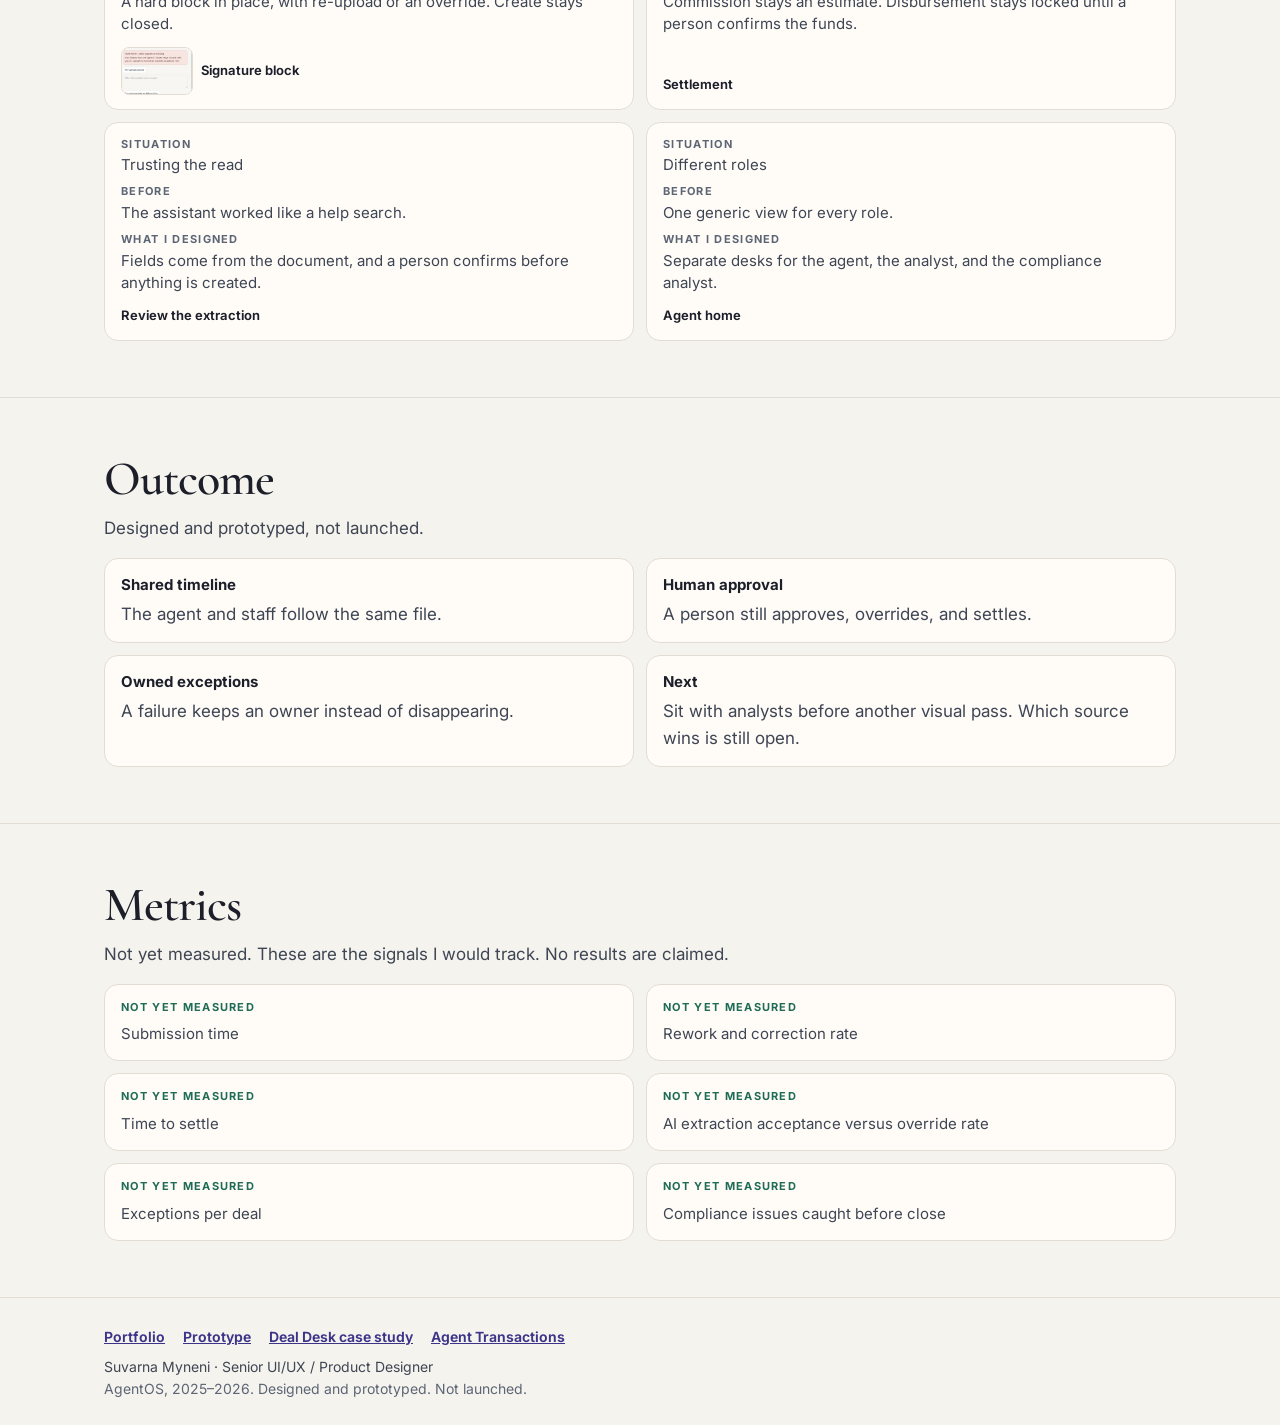
==== commit ed9f6cbc: "Add AgentOS systems, flows, and situation notes. Show how the tools connect, the listing path before" ====
--- a/agentos/index.html
+++ b/agentos/index.html
@@ -39,6 +39,7 @@
     <li><a href="#prototype"><i class="dot" aria-hidden="true"></i>Prototype</a></li>
     <li><a href="#ui-kit"><i class="dot" aria-hidden="true"></i>UI Kit</a></li>
     <li><a href="#final-designs"><i class="dot" aria-hidden="true"></i>Final Designs</a></li>
+    <li><a href="#how-ux-helped"><i class="dot" aria-hidden="true"></i>How UX helped</a></li>
     <li><a href="#outcome"><i class="dot" aria-hidden="true"></i>Outcome</a></li>
     <li><a href="#metrics"><i class="dot" aria-hidden="true"></i>Metrics</a></li>
   </ol>
@@ -94,6 +95,57 @@
       <li><strong>Hand checks</strong> Analysts compared dates and amounts by hand.</li>
       <li><strong>Hidden failure</strong> After settlement, an error could stay invisible to the person the agent calls.</li>
     </ul>
+    <h3 class="subhead" id="systems-involved">Systems involved</h3>
+    <p class="intro">Today an agent closes a deal by hopping between tools: forms in one, e-sign in another, documents uploaded and split into a separate document tool and assigned to checklist items by hand, commission set up somewhere else. Staff review in their own queue, and compliance checks are manual. AgentOS brings the agent's side into one hub, with document checks, staff review, commission and the transaction record connected behind it.</p>
+    <div class="sys" aria-label="Systems involved, before and after">
+      <figure class="sys-col">
+        <figcaption>Before</figcaption>
+        <div class="tree">
+          <div class="node who">Agent</div>
+          <span class="arm" aria-hidden="true"></span>
+          <ul class="kids">
+            <li><span class="node">Forms tool</span></li>
+            <li><span class="node">E-sign tool</span></li>
+            <li class="layered">
+              <span class="node queue">Staff review queue</span>
+              <span class="node doc">Document and checklist tool<small>Manual split and assign</small></span>
+            </li>
+            <li><span class="node">Commission setup</span></li>
+            <li><span class="node">Email<small>Forwarding documents</small></span></li>
+          </ul>
+        </div>
+      </figure>
+      <figure class="sys-col sys-after">
+        <figcaption>After</figcaption>
+        <div class="tree after">
+          <div class="node who">Agent</div>
+          <span class="arm" aria-hidden="true"></span>
+          <div class="node hub">
+            <span class="hub-name">AgentOS hub</span>
+            <ul class="hub-acts">
+              <li>Start a deal</li>
+              <li>Upload</li>
+              <li>See what's missing</li>
+              <li>Approve</li>
+            </ul>
+          </div>
+          <ul class="kids sub">
+            <li><span class="node">Document checks</span></li>
+            <li><span class="node">Staff review queue</span></li>
+            <li><span class="node">Commission calculator</span></li>
+            <li><span class="node">Transaction record
+              <ul class="steps">
+                <li>Create</li>
+                <li>List</li>
+                <li>Pending</li>
+                <li>Closed</li>
+                <li>Paid</li>
+              </ul>
+            </span></li>
+          </ul>
+        </div>
+      </figure>
+    </div>
   </div>
 </section>
 
@@ -115,10 +167,10 @@
     <h2>End-users</h2>
     <p class="intro">The people on a file are not one role, and the coordinator is not the analyst.</p>
     <ul class="points">
-      <li><strong>Agents</strong> Listing and buyer’s agents, team leads, and referral agents.</li>
+      <li><strong>Agents</strong> Listing and buyer’s agents, team leads, and referral agents. A managing broker oversees the office.</li>
       <li><strong>Coordinator</strong> Hired by the agent and paid on the file. Stays with the agent.</li>
       <li><strong>Analyst</strong> Staff. Owns the queue, the exceptions, and the payee package.</li>
-      <li><strong>Compliance</strong> Reviews documents. Settlement is not theirs to edit.</li>
+      <li><strong>Compliance analyst</strong> Reviews documents. Settlement is not theirs to edit.</li>
     </ul>
   </div>
 </section>
@@ -126,11 +178,12 @@
 <section id="primary-research">
   <div class="wrap">
     <h2>Primary Research</h2>
-    <p class="intro">What I saw firsthand. I did not run interviews or usability tests.</p>
+    <p class="intro">What I saw firsthand. I did not run usability tests.</p>
     <ul class="points">
       <li><strong>Working sessions</strong> I sat in stakeholder working sessions, including “Documents arrive, I can see my tasks.”</li>
       <li><strong>Settlement demo</strong> I watched the settlement flow demonstrated end to end.</li>
       <li><strong>Open rules</strong> I took rules that were still open back to their owners.</li>
+      <li class="span"><strong>Interviews</strong> I spoke with managing brokers, a compliance analyst and agents across several states about how forms and documents really move. They described filling forms in one tool and emailing them into another, and checklists cluttered with forms that didn't apply. One broker suggested a short question-led setup that shows only the forms a deal needs, which shaped AgentOS's guided start.</li>
     </ul>
   </div>
 </section>
@@ -144,6 +197,8 @@
       <li><strong>Workflows</strong> I walked the paths in that archive, from submit through close.</li>
       <li><strong>Documents</strong> A missing signature or a mismatch is what stops a file.</li>
       <li><strong>US and Canada</strong> Canada uses a lawyer or conveyancer, and a closing analyst.</li>
+      <li><strong>Task map</strong> I audited the current listing and transaction flows step by step, and mapped every task an agent does across the deal lifecycle.</li>
+      <li><strong>Feasibility</strong> A leadership feasibility study named the same problems: a separate login, rigid workflows, manual compliance checks and duplicate uploads across systems.</li>
     </ul>
   </div>
 </section>
@@ -197,14 +252,14 @@
     <div class="personas">
       <article class="persona">
         <h3>Agent</h3>
-        <p>Starts the file and wants to see what to do next, without retyping the listing.</p>
+        <p>Starts the file and wants to see what to do next, without retyping the listing. A managing broker oversees the office.</p>
       </article>
       <article class="persona">
         <h3>Transaction analyst</h3>
         <p>Works the queue, clears exceptions, and confirms who gets paid.</p>
       </article>
       <article class="persona">
-        <h3>Compliance</h3>
+        <h3>Compliance analyst</h3>
         <p>Reviews documents and approves or sends them back. Does not edit settlement.</p>
       </article>
       <article class="persona">
@@ -266,6 +321,57 @@
       </button>
       <figcaption><a href="../walkthrough.html#06">Human review. Re-upload, or record an override.</a></figcaption>
     </figure>
+    <div id="listing-block">
+    <h3 class="subhead" id="listing-flow">Listing flow, before and after</h3>
+    <div class="compare">
+      <article>
+        <h3>Before</h3>
+        <ul>
+          <li>Choose listing or transaction</li>
+          <li>Fill a long, tabbed form in a clunky forms portal</li>
+          <li>Documents drop into a holding tab</li>
+          <li>Assign each document to a checklist item by hand</li>
+          <li>Split packets by hand</li>
+          <li>Wait for review</li>
+          <li>Fix missing initials in a separate e-sign tool</li>
+        </ul>
+      </article>
+      <article>
+        <h3>After</h3>
+        <ul>
+          <li>Type or say “Draft a listing agreement”</li>
+          <li>AI pre-fills from public records</li>
+          <li>Asks only for missing terms</li>
+          <li>Agent approves</li>
+          <li>Sent for signature</li>
+          <li>Signed document files itself to the checklist</li>
+          <li>Missing initials flagged before review</li>
+        </ul>
+      </article>
+    </div>
+    <div class="flow-pair">
+      <figure class="frame">
+        <button type="button" class="shot" data-zoom data-caption="Before. Each role waited in another tool.">
+          <img src="img/flow-before.webp" alt="The old deal flow, with the agent, coordinator, and staff each working in a separate tool." width="1680" height="2790">
+        </button>
+        <figcaption>Before. Each role waited in another tool.</figcaption>
+      </figure>
+      <figure class="frame">
+        <button type="button" class="shot" data-zoom data-caption="After. Shared status, and a person reviews.">
+          <img src="img/flow-after.webp" alt="The designed flow, with a shared status and a person at each review point." width="1680" height="2428">
+        </button>
+        <figcaption>After. Shared status, and a person reviews.</figcaption>
+      </figure>
+    </div>
+    </div>
+    <h3 class="subhead">Requirements I designed to</h3>
+    <ul class="points reqs">
+      <li>Role-based access, so a coordinator only sees their own files</li>
+      <li>Team split templates</li>
+      <li>Duplicate-deal detection</li>
+      <li>Audit trail on every change</li>
+      <li>Upload and status on mobile</li>
+    </ul>
   </div>
 </section>
 
@@ -382,6 +488,72 @@
         <figcaption><a href="../walkthrough.html#40">Settlement. The payment is read from the check, and disbursement stays locked until a person confirms the funds.</a></figcaption>
       </figure>
     </div>
+  </div>
+</section>
+
+<section id="how-ux-helped">
+  <div class="wrap">
+    <h2>How UX helped, situation by situation</h2>
+    <p class="intro">Each of these is in the prototype. Designed, not launched.</p>
+    <ul class="helps">
+      <li>
+        <p><span>Situation</span> Starting a deal</p>
+        <p><span>Before</span> A long, tabbed form, and the same terms typed again.</p>
+        <p><span>What I designed</span> Start from a document so it is read and filled in, or start from scratch.</p>
+        <a class="help-link" href="../walkthrough.html#05">
+          <img src="img/proto-start.webp" alt="" width="72" height="48">
+          Start
+        </a>
+      </li>
+      <li>
+        <p><span>Situation</span> Documents on the checklist</p>
+        <p><span>Before</span> A holding tab, then each document split and assigned by hand.</p>
+        <p><span>What I designed</span> An intake checklist on the file, with each required document marked received.</p>
+        <a class="help-link" href="../walkthrough.html#16">Intake checklist</a>
+      </li>
+      <li>
+        <p><span>Situation</span> Compliance review</p>
+        <p><span>Before</span> Missing signatures and fields found late, by a reviewer.</p>
+        <p><span>What I designed</span> Review checks on the document, then Approve or Request changes.</p>
+        <a class="help-link" href="../walkthrough.html#20">
+          <img src="img/hero-review.webp" alt="" width="72" height="48">
+          Compliance review
+        </a>
+      </li>
+      <li>
+        <p><span>Situation</span> Analyst workload</p>
+        <p><span>Before</span> The next step buried in dashboard widgets.</p>
+        <p><span>What I designed</span> A queue where every row shows its next action.</p>
+        <a class="help-link" href="../walkthrough.html#21">Analyst queue</a>
+      </li>
+      <li>
+        <p><span>Situation</span> Signature problems</p>
+        <p><span>Before</span> A separate e-sign step to fix initials.</p>
+        <p><span>What I designed</span> A hard block in place, with re-upload or an override. Create stays closed.</p>
+        <a class="help-link" href="../walkthrough.html#06">
+          <img src="img/final-doc.webp" alt="" width="72" height="48">
+          Signature block
+        </a>
+      </li>
+      <li>
+        <p><span>Situation</span> Settlement and payouts</p>
+        <p><span>Before</span> Money looked final too early.</p>
+        <p><span>What I designed</span> Commission stays an estimate. Disbursement stays locked until a person confirms the funds.</p>
+        <a class="help-link" href="../walkthrough.html#40">Settlement</a>
+      </li>
+      <li>
+        <p><span>Situation</span> Trusting the read</p>
+        <p><span>Before</span> The assistant worked like a help search.</p>
+        <p><span>What I designed</span> Fields come from the document, and a person confirms before anything is created.</p>
+        <a class="help-link" href="../walkthrough.html#06">Review the extraction</a>
+      </li>
+      <li>
+        <p><span>Situation</span> Different roles</p>
+        <p><span>Before</span> One generic view for every role.</p>
+        <p><span>What I designed</span> Separate desks for the agent, the analyst, and the compliance analyst.</p>
+        <a class="help-link" href="../walkthrough.html#54">Agent home</a>
+      </li>
+    </ul>
   </div>
 </section>
 
--- a/agentos/style.css
+++ b/agentos/style.css
@@ -61,7 +61,8 @@
 .rail li:not(:last-child)::after{content:"";width:8px;height:1px;background:var(--line);margin:0 6px;flex:0 0 auto}
 @media(min-width:1440px){
   .rail{padding:0 12px 8px}
-  .rail ol{flex-wrap:nowrap}
+  .rail ol{flex-wrap:nowrap;overflow-x:auto;scrollbar-width:none;justify-content:safe center}
+  .rail ol::-webkit-scrollbar{display:none}
   .rail a{font-size:12px;gap:4px}
   .rail li:not(:last-child)::after{width:6px;margin:0 5px}
 }
@@ -128,7 +129,105 @@
 .matrix tr:last-child td{border-bottom:0}
 h3.subhead{margin:28px 0 12px;font-size:18px}
 .points.differs{grid-template-columns:1fr}
+.points li.span{grid-column:1 / -1}
+.points.reqs li{color:var(--ink)}
+.sys{
+  display:grid;grid-template-columns:1fr 1fr;gap:14px;margin-top:4px;
+}
+.sys-col{
+  margin:0;min-width:0;background:var(--card);border:1px solid var(--line);
+  border-radius:14px;padding:16px 16px 18px;
+}
+.sys figcaption{
+  font-size:11px;letter-spacing:.14em;text-transform:uppercase;font-weight:700;
+  color:var(--soft);margin:0 0 14px;
+}
+.sys-after figcaption{color:var(--sage)}
+.tree{
+  display:grid;grid-template-columns:auto 14px minmax(0,1fr);
+  align-items:center;min-width:0;
+}
+.tree.after{
+  grid-template-rows:auto auto;align-items:start;
+}
+.tree.after .who{grid-column:1;grid-row:1;align-self:center}
+.tree.after .arm{grid-column:2;grid-row:1;align-self:center}
+.tree.after .hub{grid-column:3;grid-row:1;min-width:0}
+.tree.after .kids.sub{grid-column:3;grid-row:2}
+.sys .node{
+  display:block;min-width:0;background:#fff;border:1px solid #d5cdc2;border-radius:10px;
+  padding:8px 10px;font-size:14px;font-weight:650;color:var(--ink);line-height:1.35;
+  overflow-wrap:anywhere;
+}
+.sys .node small{
+  display:block;margin-top:2px;font-size:12px;font-weight:500;color:var(--muted);line-height:1.35;
+}
+.sys .node.who{
+  justify-self:start;padding:8px 12px;border-color:#b7b1a6;white-space:nowrap;overflow-wrap:normal;
+}
+.sys .arm{display:block;height:1px;background:#cfc6ba}
+.sys .kids{
+  list-style:none;margin:0;padding:0 0 0 14px;position:relative;
+  display:flex;flex-direction:column;gap:8px;min-width:0;
+}
+.sys .kids::before{
+  content:"";position:absolute;left:0;top:16px;bottom:16px;width:1px;background:#cfc6ba;
+}
+.sys .kids > li{position:relative;min-width:0}
+.sys .kids > li::before{
+  content:"";position:absolute;left:-14px;top:50%;width:14px;height:1px;background:#cfc6ba;
+}
+.sys .kids.sub{margin-top:10px}
+.sys .kids.sub::before{top:-10px;bottom:18px}
+.sys .layered{display:flex;flex-direction:column}
+.sys .layered .queue{
+  margin:0 0 -12px 16px;padding-bottom:18px;background:#f1eee8;color:var(--soft);
+  font-weight:600;border-color:#d9d1c6;position:relative;z-index:0;
+}
+.sys .layered .doc{
+  position:relative;z-index:1;margin-right:14px;background:#fff;
+  box-shadow:0 10px 18px -16px rgba(28,31,41,.55);
+}
+.sys .hub{border-color:var(--sage)}
+.sys .hub-name{display:block}
+.sys .hub-acts{
+  display:flex;flex-wrap:wrap;gap:6px;margin:8px 0 0;padding:0;list-style:none;
+}
+.sys .hub-acts li{
+  font-size:12px;font-weight:600;color:var(--muted);background:var(--bg);
+  border-radius:999px;padding:3px 8px;line-height:1.35;
+}
+.sys .steps{
+  display:flex;flex-wrap:wrap;align-items:center;gap:4px 0;
+  list-style:none;margin:8px 0 0;padding:0;font-size:12px;font-weight:600;color:var(--muted);
+}
+.sys .steps li{display:inline-flex;align-items:center;font-weight:600}
+.sys .steps li:not(:last-child)::after{
+  content:"";width:8px;height:1px;margin:0 6px;background:#cfc6ba;flex:0 0 auto;
+}
+.flow-pair{display:grid;grid-template-columns:1fr 1fr;gap:14px;margin-top:14px;align-items:start}
+.flow-pair .shot{background:#fff}
+.flow-pair .shot img{width:100%;height:320px;object-fit:cover;object-position:top center;background:#fff}
+.helps{list-style:none;margin:0;padding:0;display:grid;grid-template-columns:1fr 1fr;gap:12px}
+.helps li{
+  background:var(--card);border:1px solid var(--line);border-radius:14px;
+  padding:14px 16px;min-width:0;display:flex;flex-direction:column;gap:8px;
+}
+.helps p{margin:0;color:var(--muted);font-size:15px;line-height:1.45}
+.helps span{
+  display:block;font-size:11px;letter-spacing:.12em;text-transform:uppercase;
+  font-weight:700;color:var(--soft);margin:0 0 2px;
+}
+.help-link{
+  display:inline-flex;align-items:center;gap:8px;margin-top:auto;padding-top:4px;
+  font-size:13px;font-weight:650;text-decoration:none;color:var(--ink);
+}
+.help-link img{
+  width:72px;height:48px;object-fit:cover;object-position:left top;flex:0 0 auto;
+  border-radius:8px;border:1px solid var(--line);background:#fff;
+}
 #final-designs h2+.note{margin:2px 0 8px}
+#listing-flow,#systems-involved{scroll-margin-top:var(--head)}
 .personas{grid-template-columns:1fr 1fr}
 .persona p,.decision p,.metric p{margin:0;color:var(--muted);font-size:15px}
 .decisions{grid-template-columns:1fr}
@@ -235,7 +334,8 @@
   .composition .frame{position:static;width:100%;margin:0}
   .composition .front{order:-1}
   nav.top .links{display:none}
-  .meta,.points,.personas,.compare,.metrics,.gallery,.pair,.kit{grid-template-columns:1fr}
+  .meta,.points,.personas,.compare,.metrics,.gallery,.pair,.kit,.sys,.flow-pair,.helps{grid-template-columns:1fr}
+  .flow-pair .shot img{height:240px}
   header.hero{padding-top:22px}
   section{padding:44px 0}
   h1{font-size:38px}
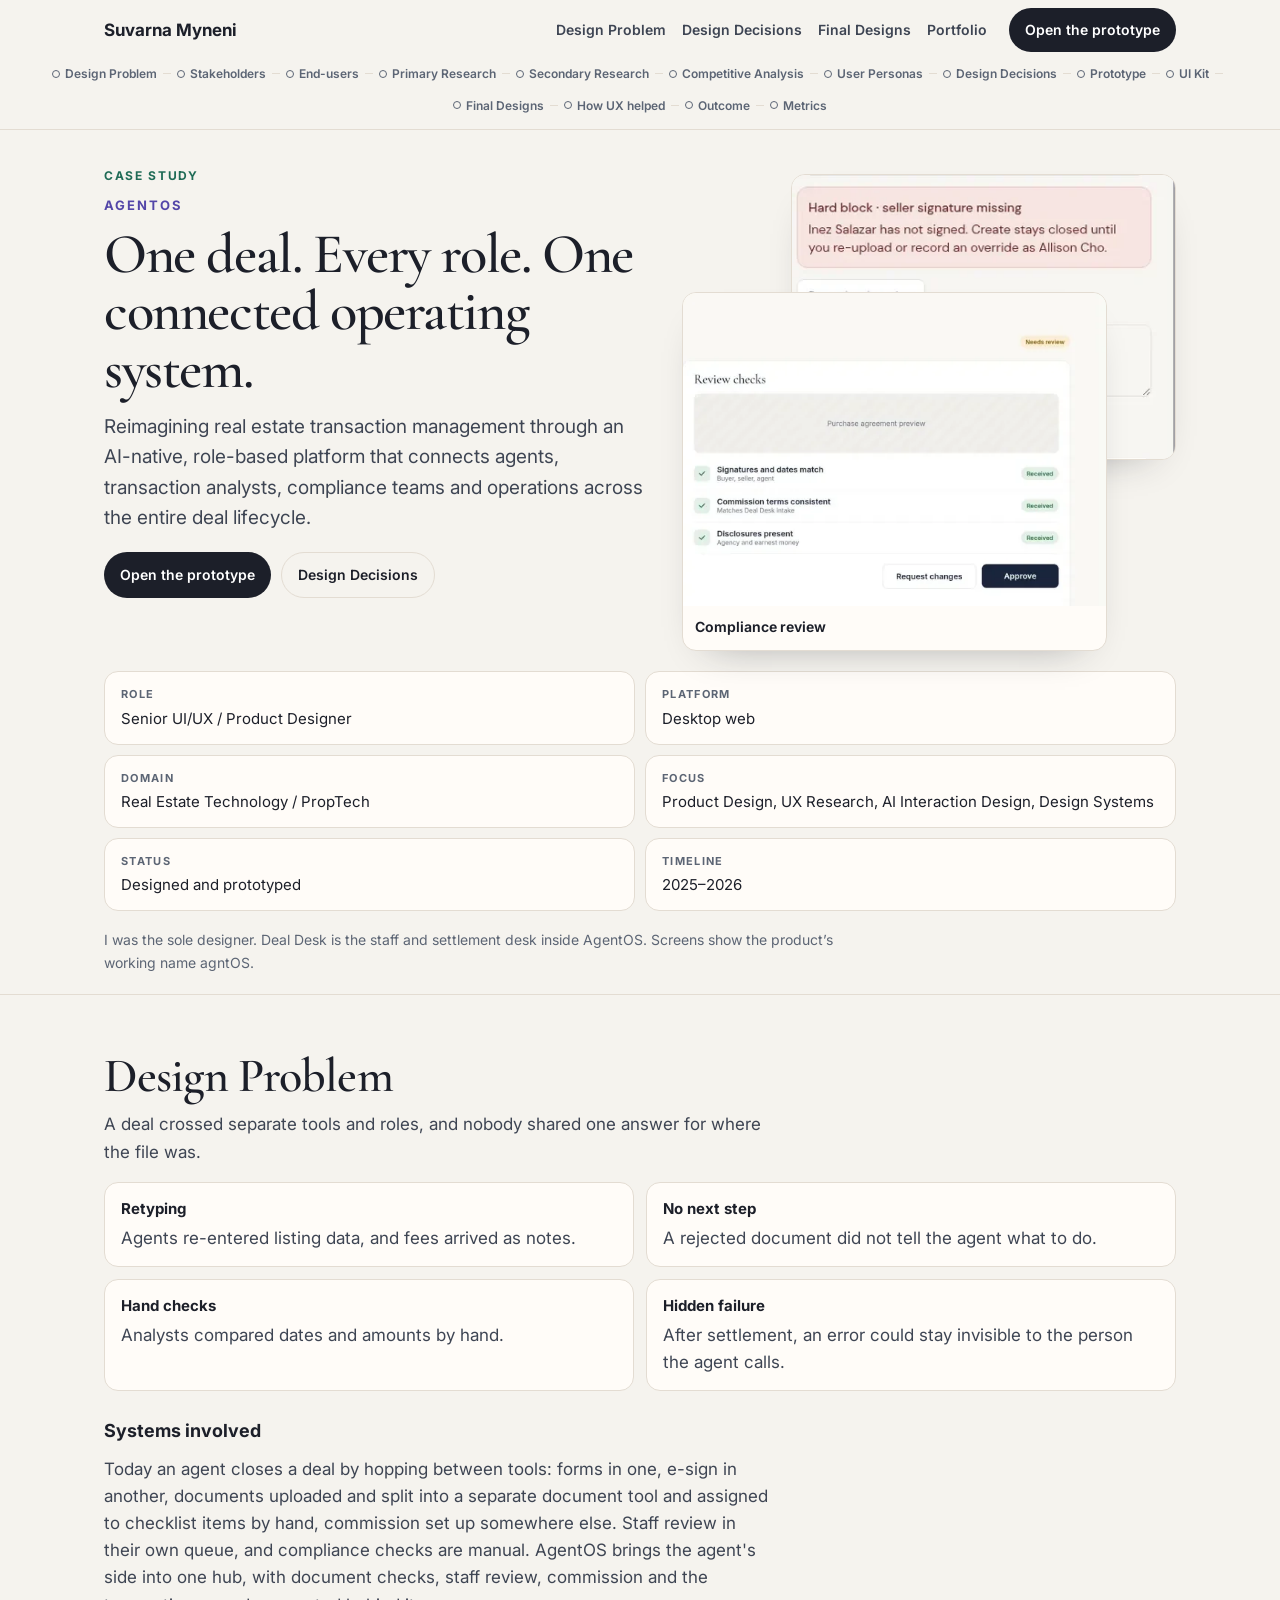
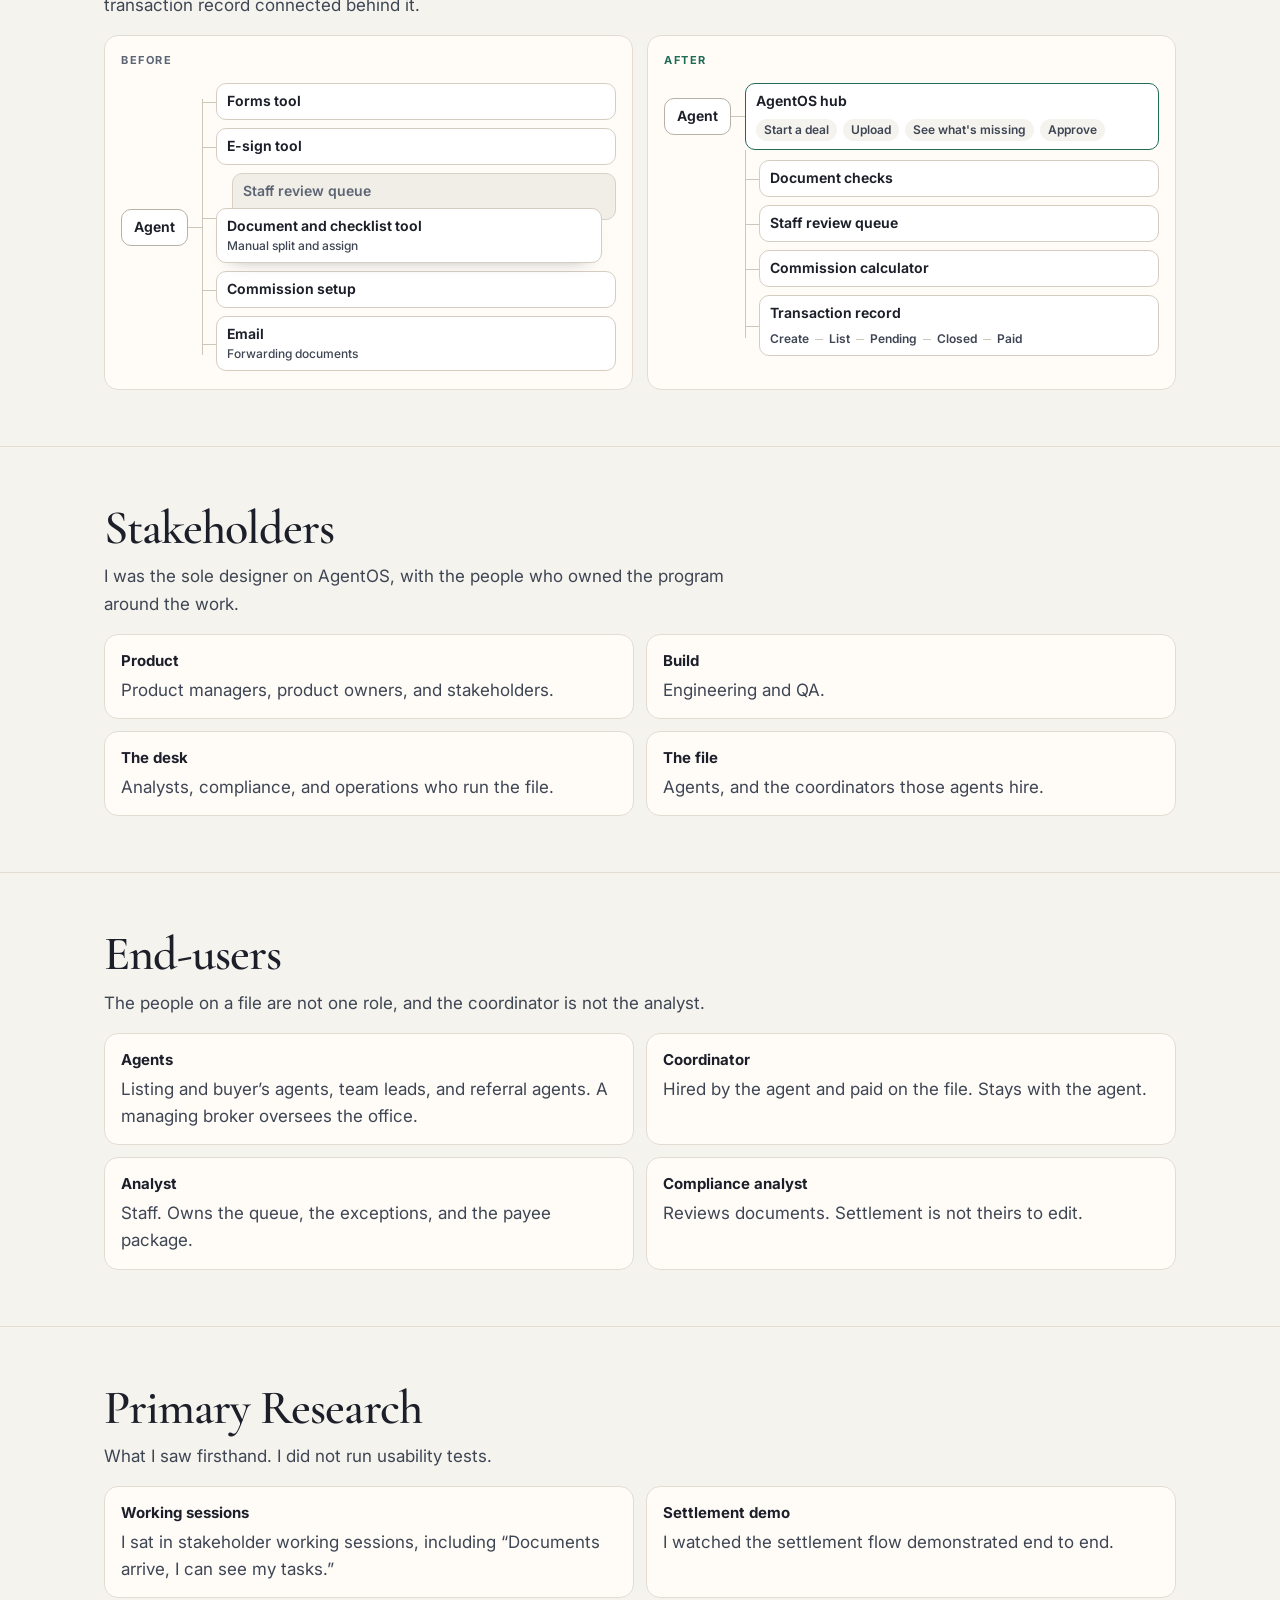
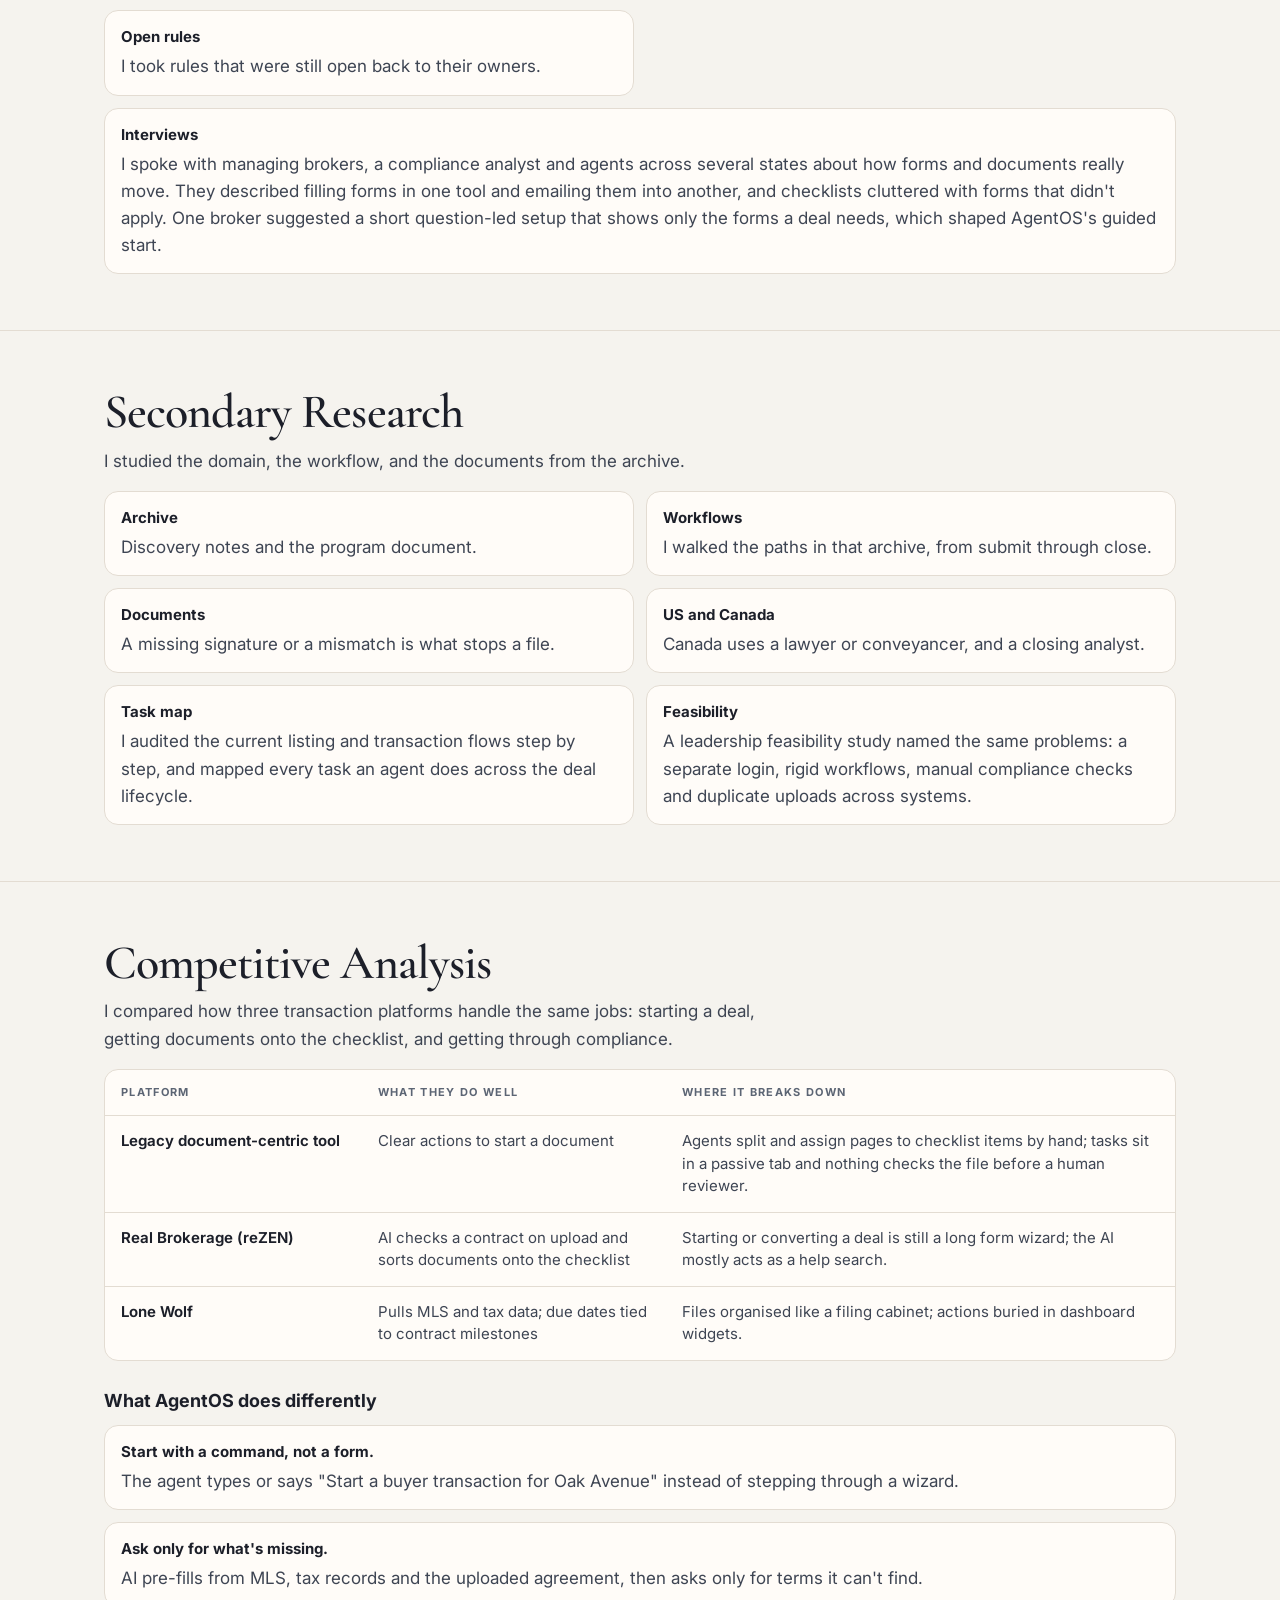
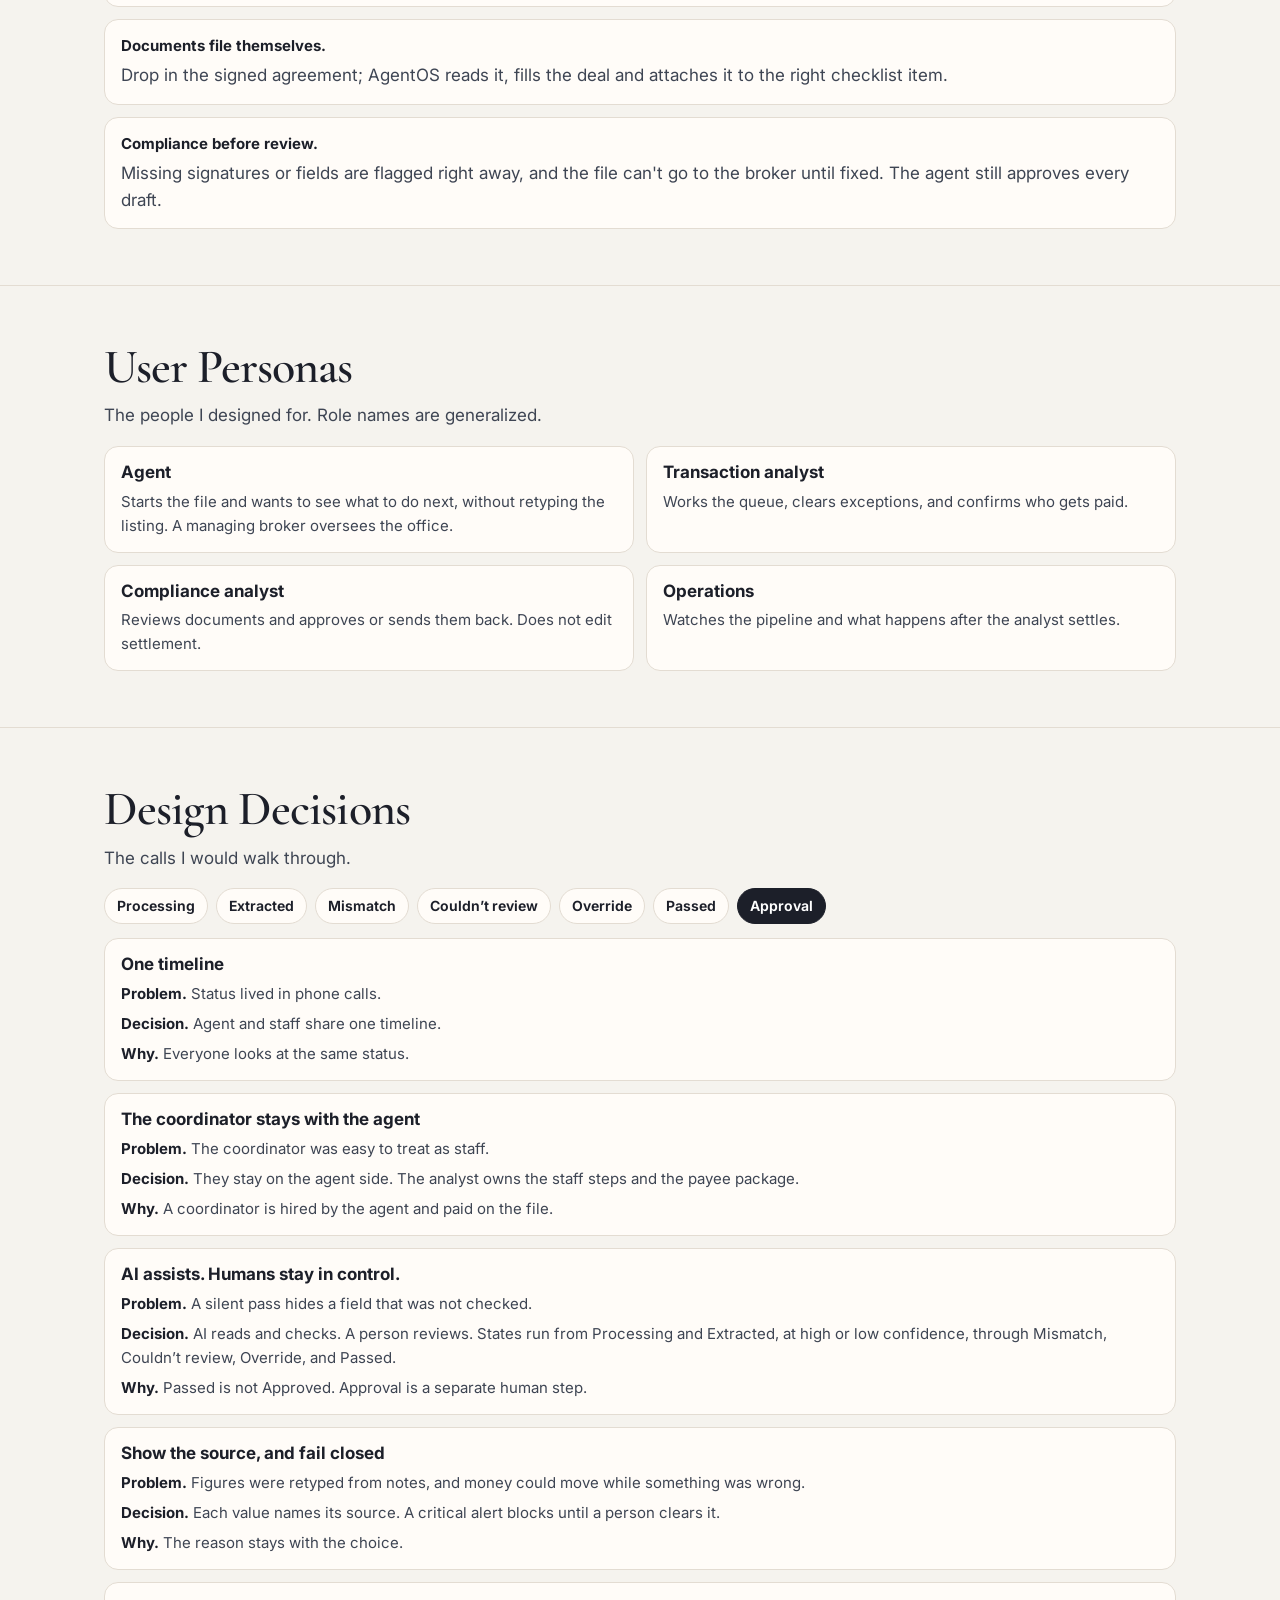
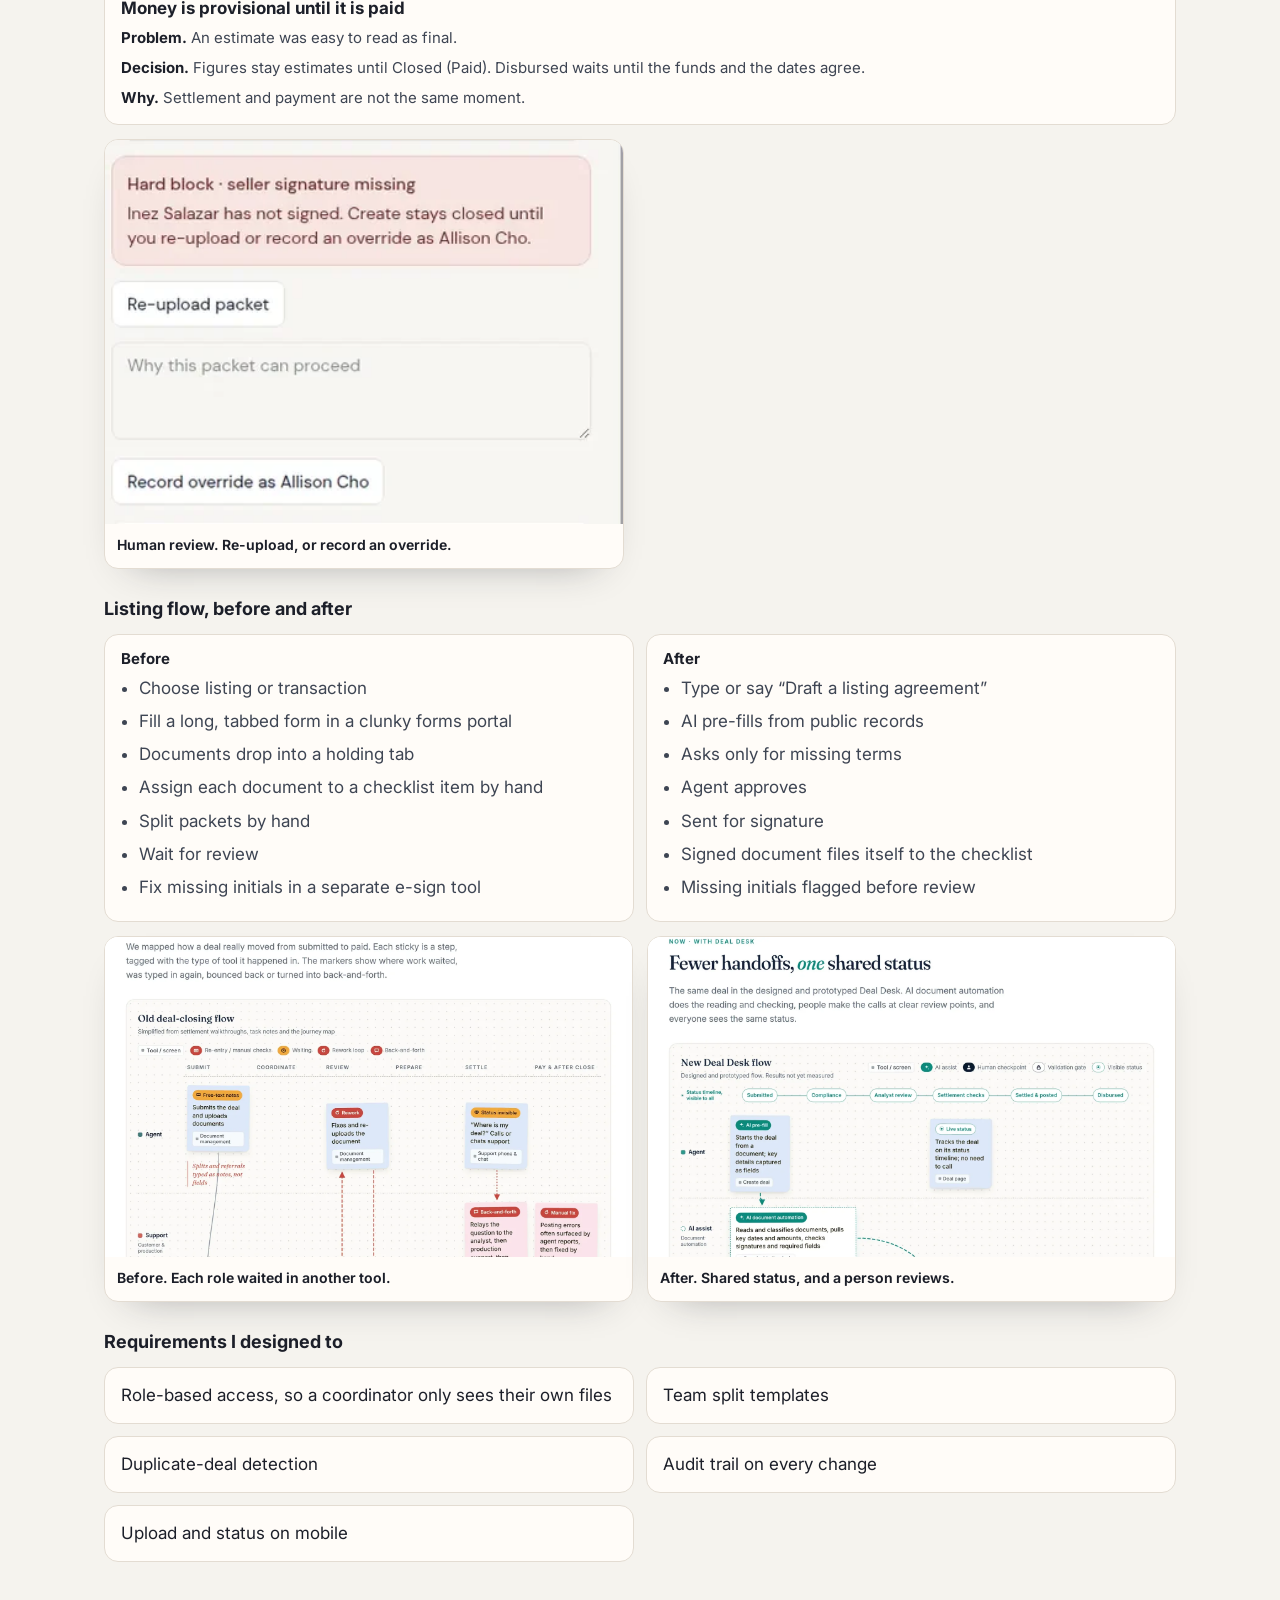
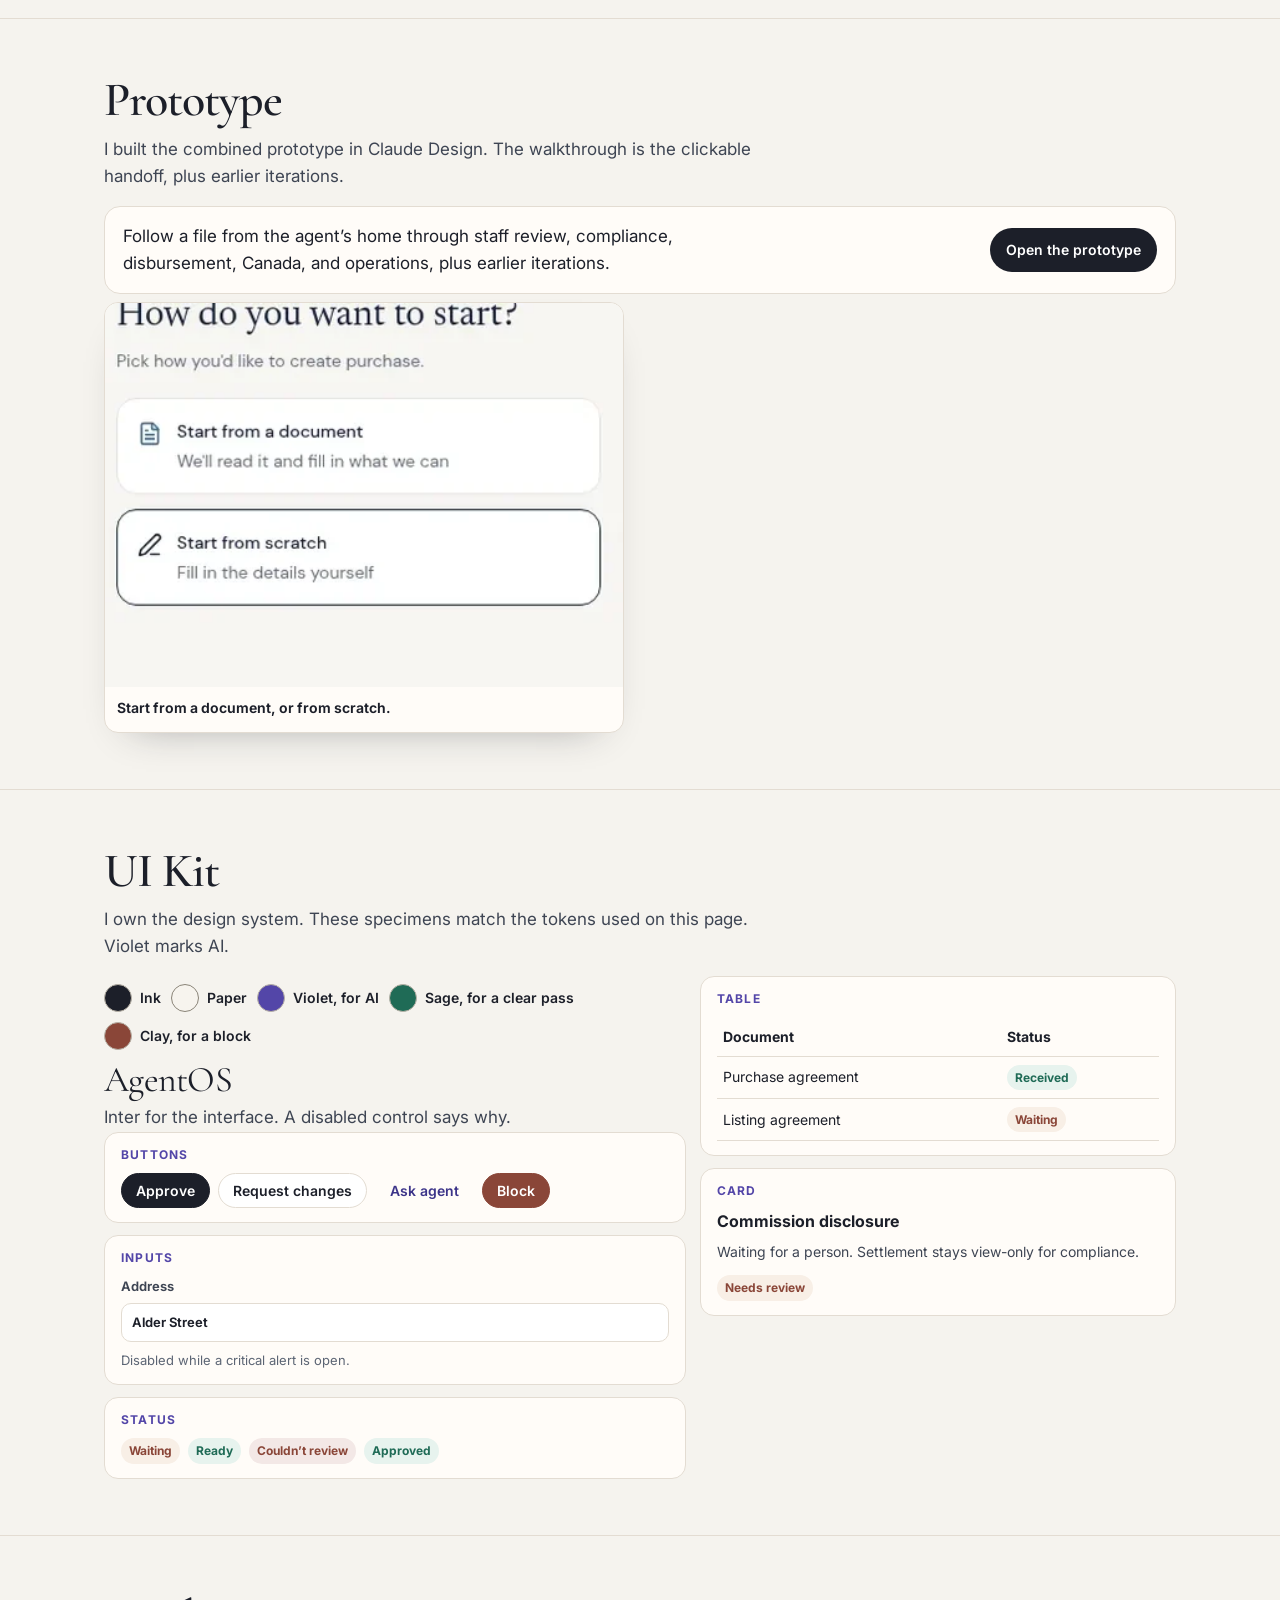
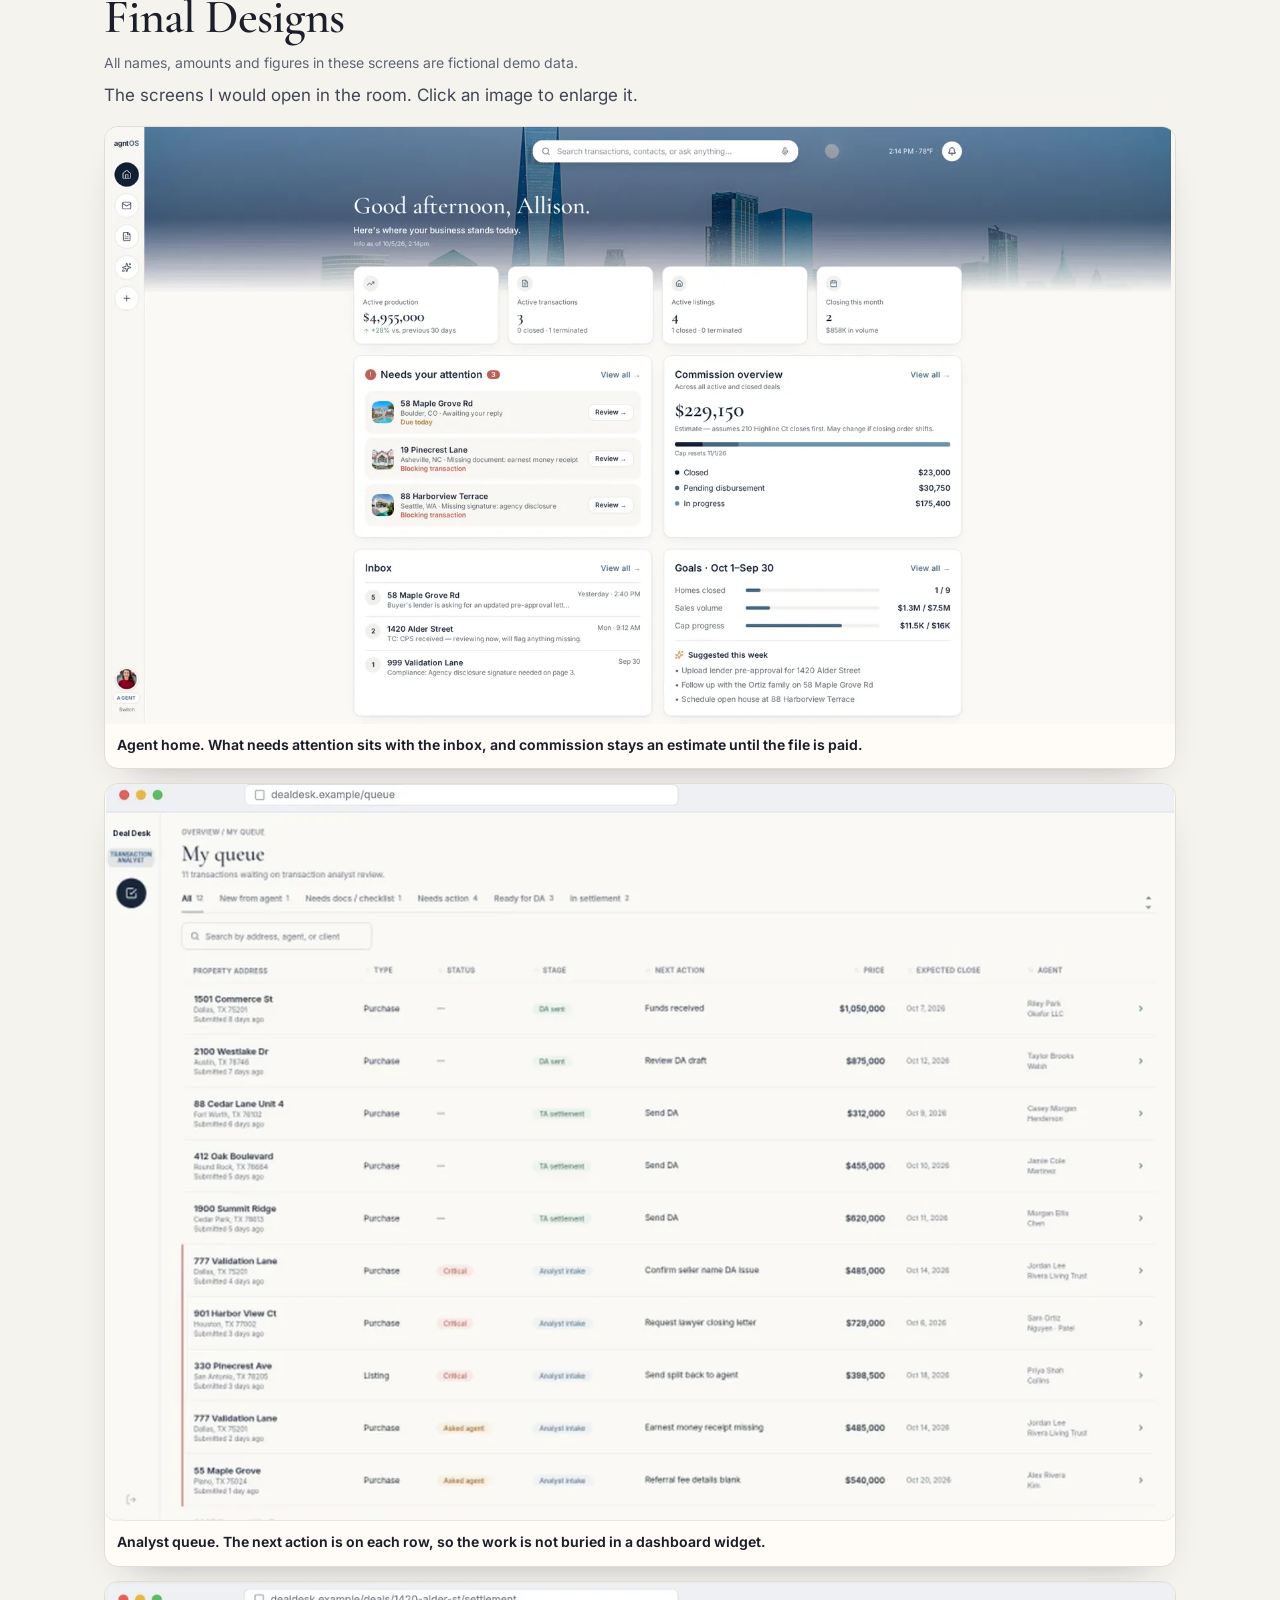
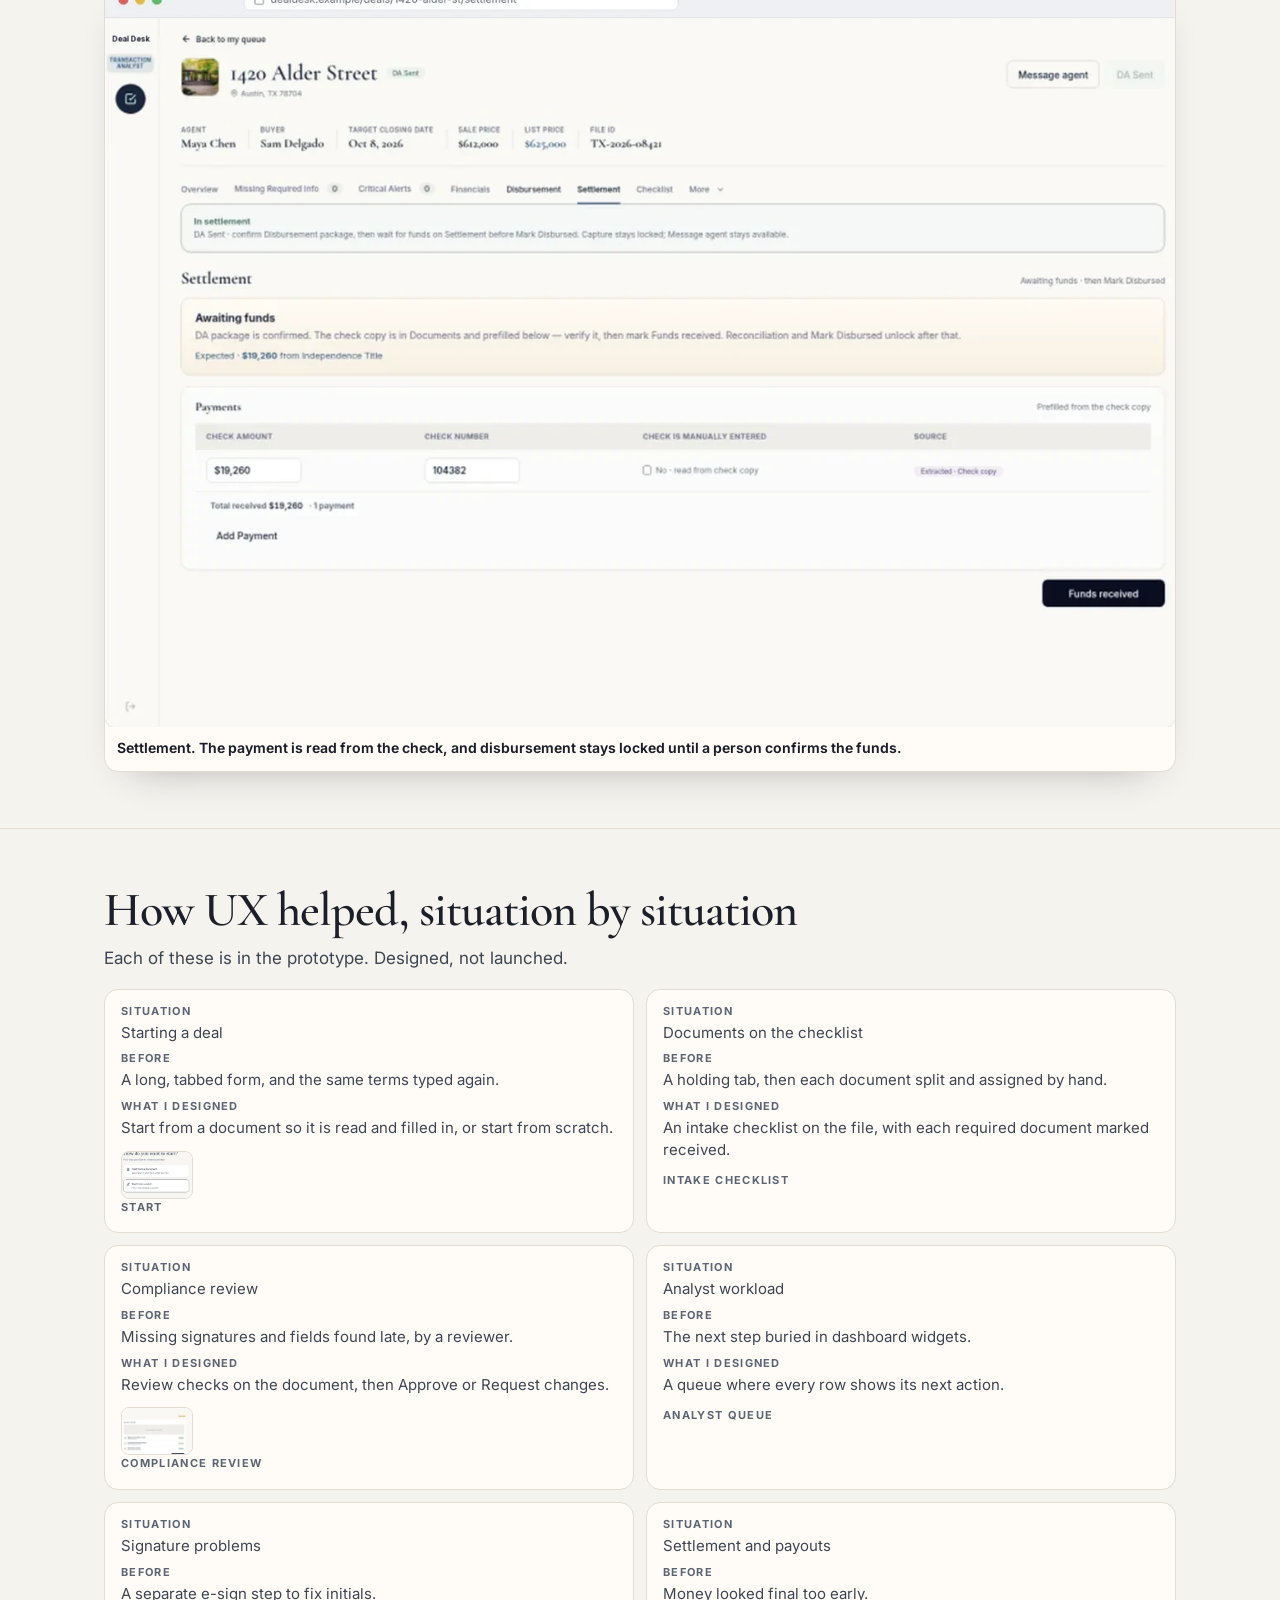
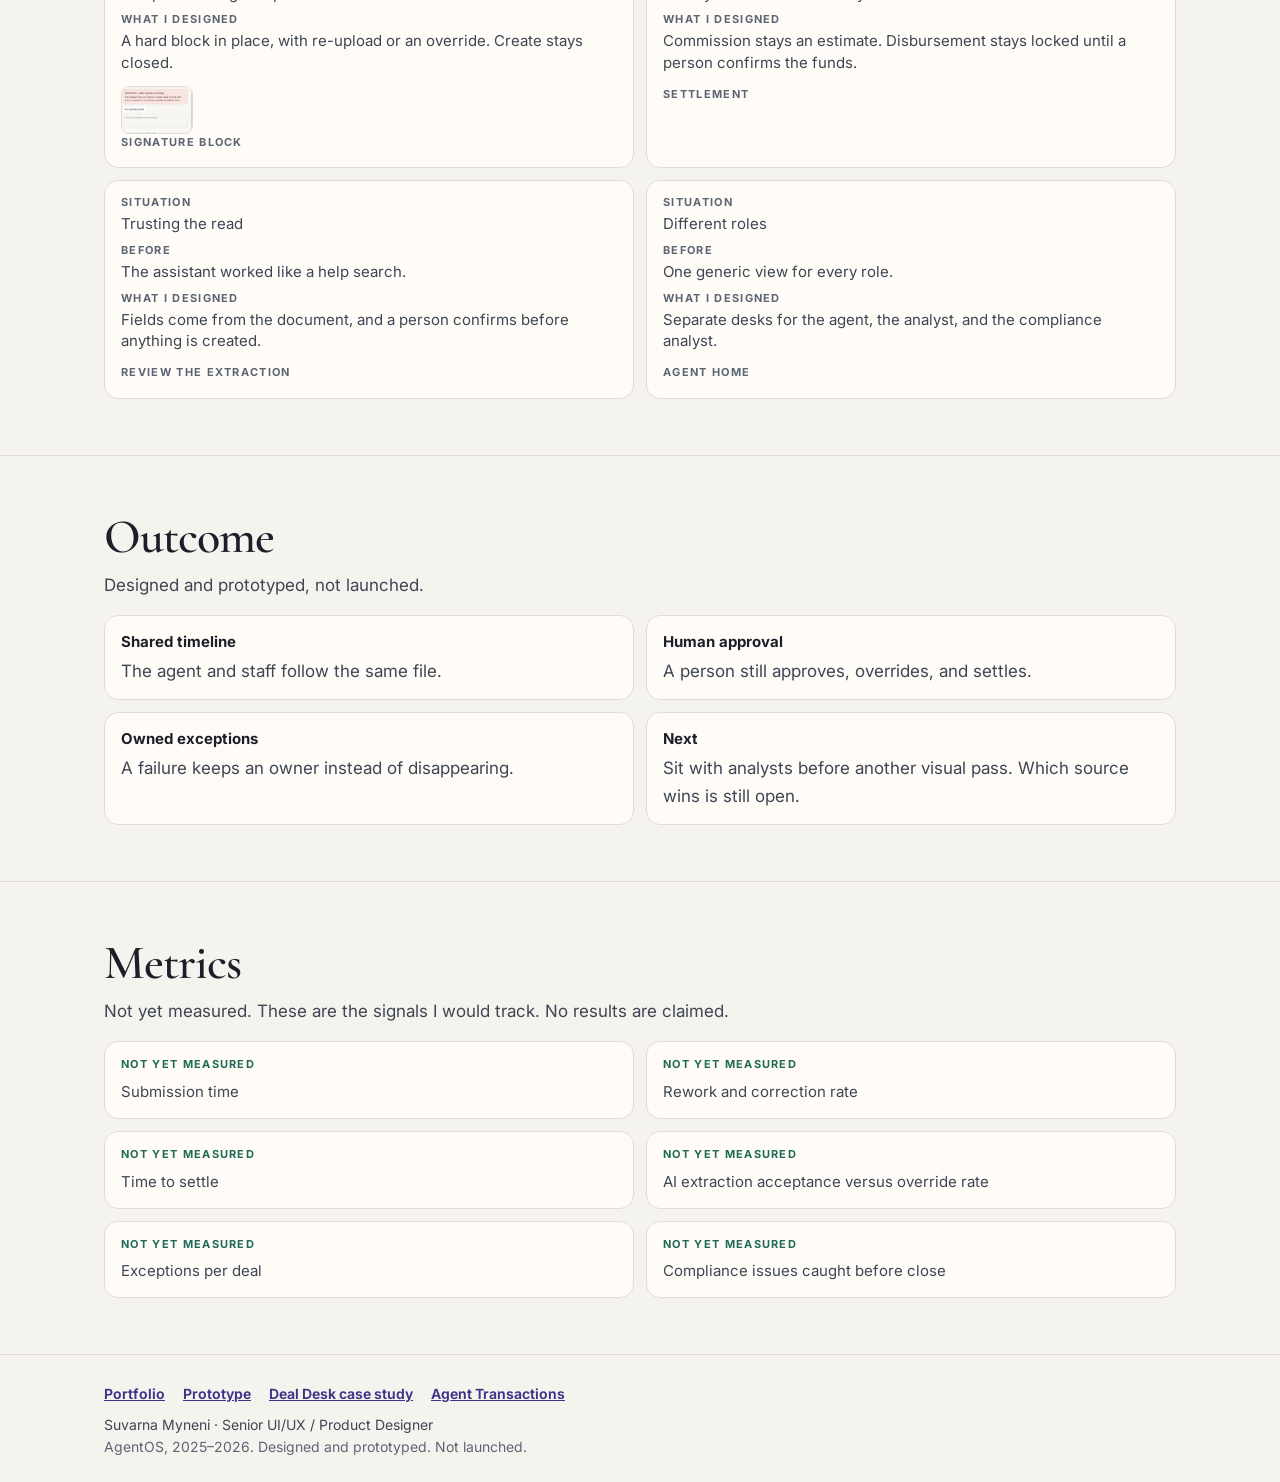
==== commit 46d4c1d1: "Remove walkthrough links from How UX helped. Keep the situation text and the thumbnails that use age" ====
--- a/agentos/index.html
+++ b/agentos/index.html
@@ -500,58 +500,58 @@
         <p><span>Situation</span> Starting a deal</p>
         <p><span>Before</span> A long, tabbed form, and the same terms typed again.</p>
         <p><span>What I designed</span> Start from a document so it is read and filled in, or start from scratch.</p>
-        <a class="help-link" href="../walkthrough.html#05">
+        <span class="help-link">
           <img src="img/proto-start.webp" alt="" width="72" height="48">
           Start
-        </a>
+        </span>
       </li>
       <li>
         <p><span>Situation</span> Documents on the checklist</p>
         <p><span>Before</span> A holding tab, then each document split and assigned by hand.</p>
         <p><span>What I designed</span> An intake checklist on the file, with each required document marked received.</p>
-        <a class="help-link" href="../walkthrough.html#16">Intake checklist</a>
+        <span class="help-link">Intake checklist</span>
       </li>
       <li>
         <p><span>Situation</span> Compliance review</p>
         <p><span>Before</span> Missing signatures and fields found late, by a reviewer.</p>
         <p><span>What I designed</span> Review checks on the document, then Approve or Request changes.</p>
-        <a class="help-link" href="../walkthrough.html#20">
+        <span class="help-link">
           <img src="img/hero-review.webp" alt="" width="72" height="48">
           Compliance review
-        </a>
+        </span>
       </li>
       <li>
         <p><span>Situation</span> Analyst workload</p>
         <p><span>Before</span> The next step buried in dashboard widgets.</p>
         <p><span>What I designed</span> A queue where every row shows its next action.</p>
-        <a class="help-link" href="../walkthrough.html#21">Analyst queue</a>
+        <span class="help-link">Analyst queue</span>
       </li>
       <li>
         <p><span>Situation</span> Signature problems</p>
         <p><span>Before</span> A separate e-sign step to fix initials.</p>
         <p><span>What I designed</span> A hard block in place, with re-upload or an override. Create stays closed.</p>
-        <a class="help-link" href="../walkthrough.html#06">
+        <span class="help-link">
           <img src="img/final-doc.webp" alt="" width="72" height="48">
           Signature block
-        </a>
+        </span>
       </li>
       <li>
         <p><span>Situation</span> Settlement and payouts</p>
         <p><span>Before</span> Money looked final too early.</p>
         <p><span>What I designed</span> Commission stays an estimate. Disbursement stays locked until a person confirms the funds.</p>
-        <a class="help-link" href="../walkthrough.html#40">Settlement</a>
+        <span class="help-link">Settlement</span>
       </li>
       <li>
         <p><span>Situation</span> Trusting the read</p>
         <p><span>Before</span> The assistant worked like a help search.</p>
         <p><span>What I designed</span> Fields come from the document, and a person confirms before anything is created.</p>
-        <a class="help-link" href="../walkthrough.html#06">Review the extraction</a>
+        <span class="help-link">Review the extraction</span>
       </li>
       <li>
         <p><span>Situation</span> Different roles</p>
         <p><span>Before</span> One generic view for every role.</p>
         <p><span>What I designed</span> Separate desks for the agent, the analyst, and the compliance analyst.</p>
-        <a class="help-link" href="../walkthrough.html#54">Agent home</a>
+        <span class="help-link">Agent home</span>
       </li>
     </ul>
   </div>
